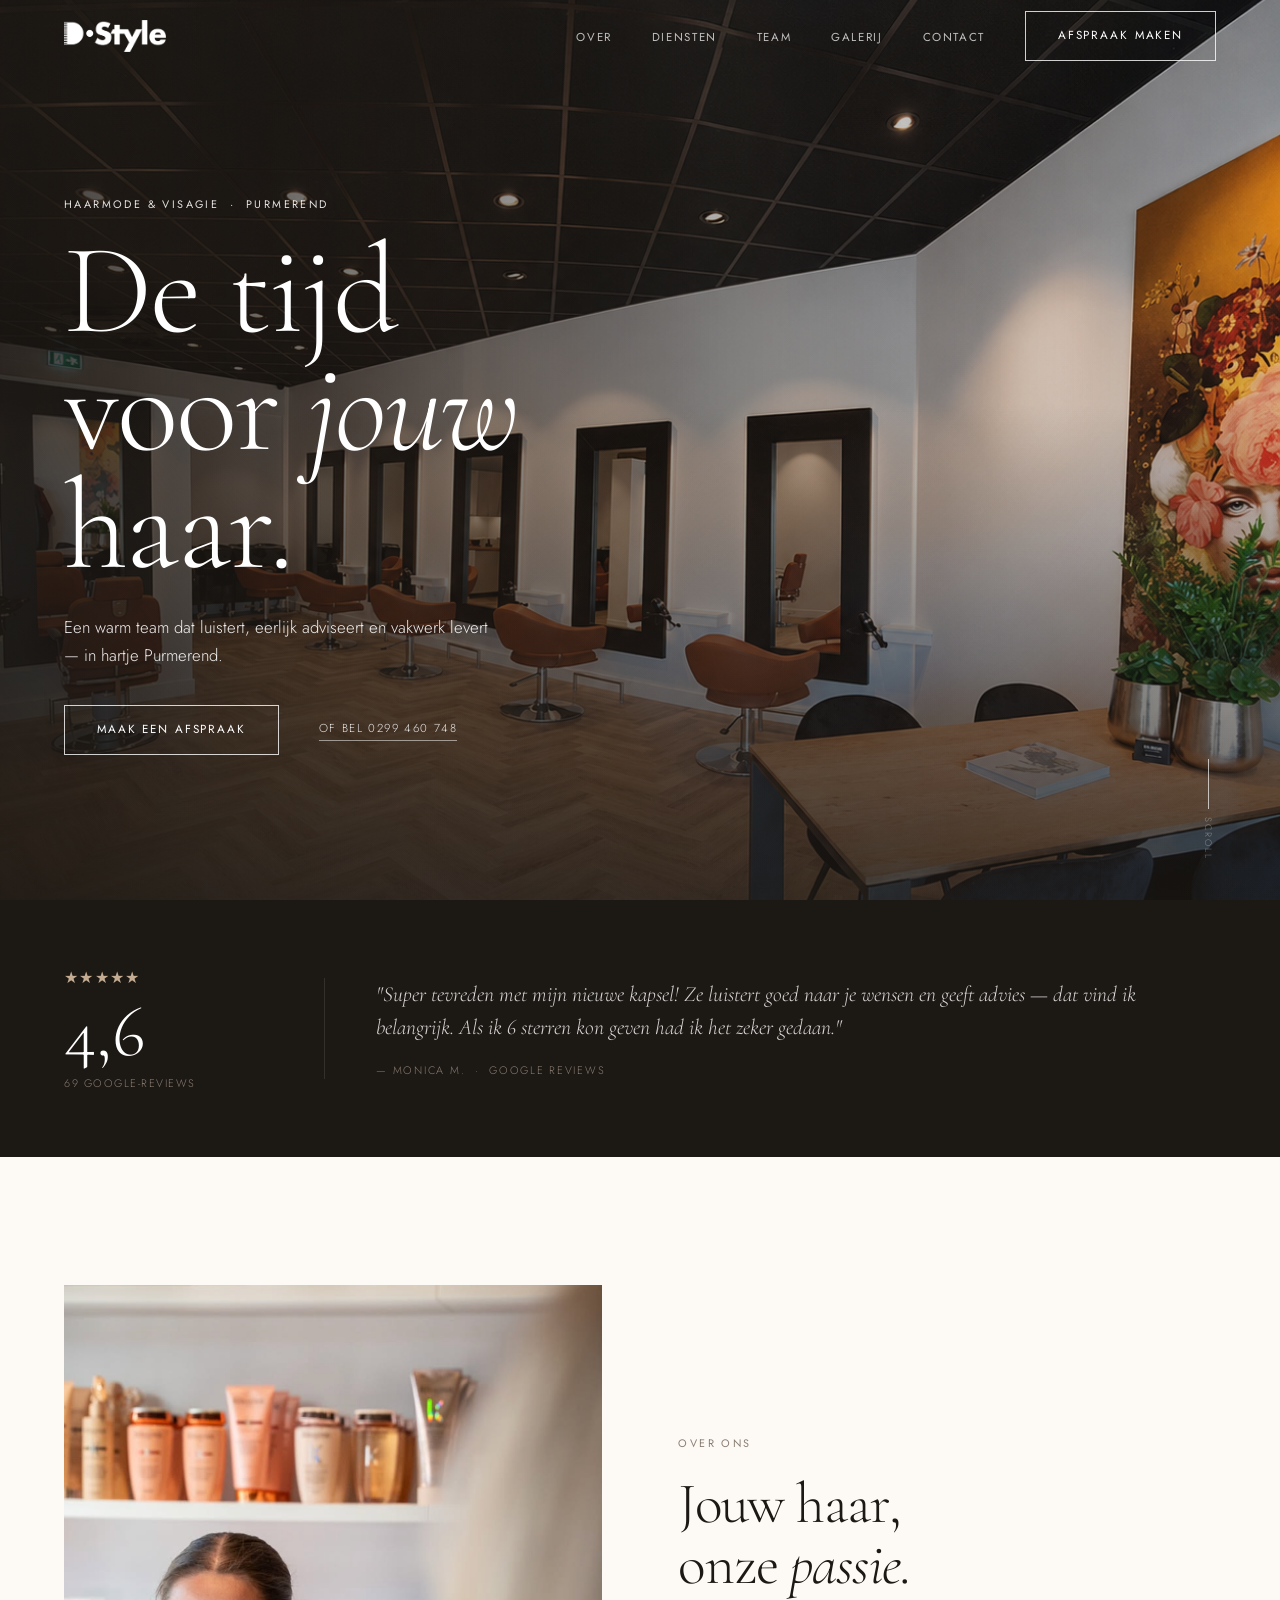
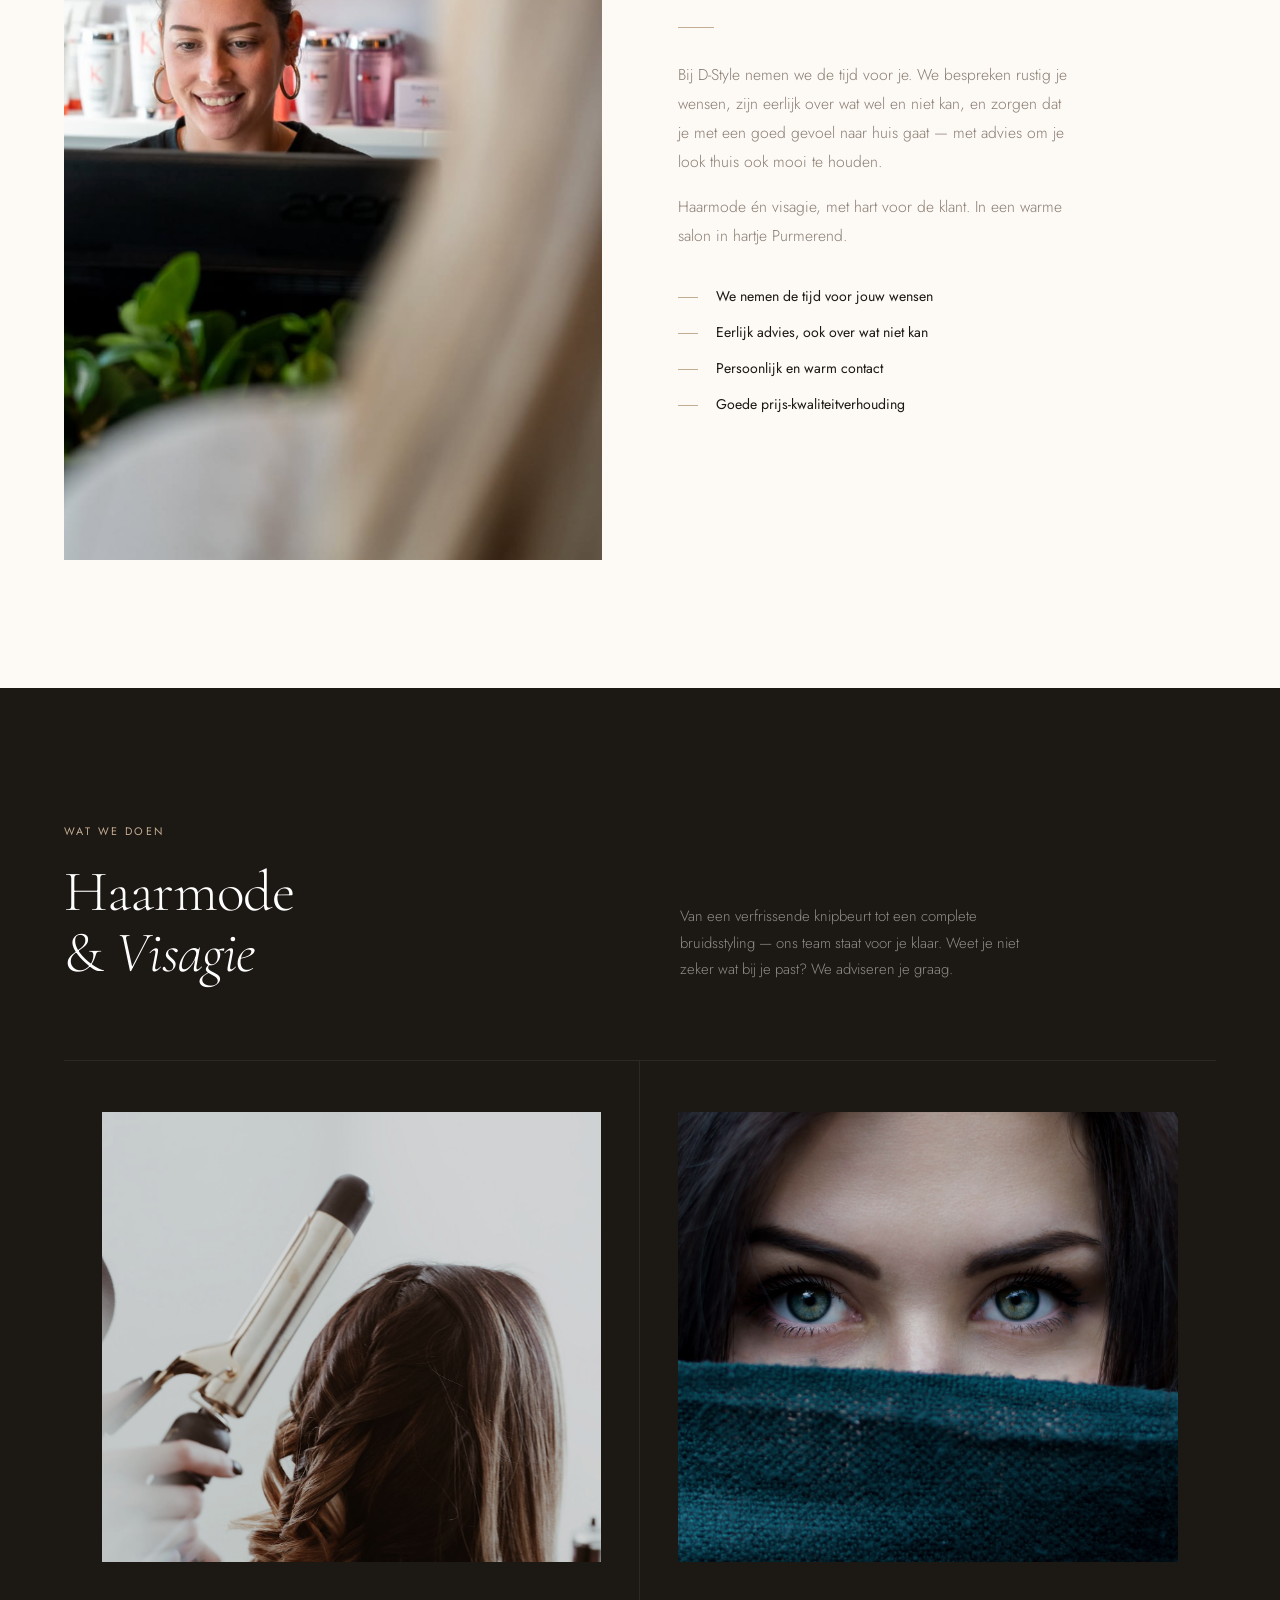
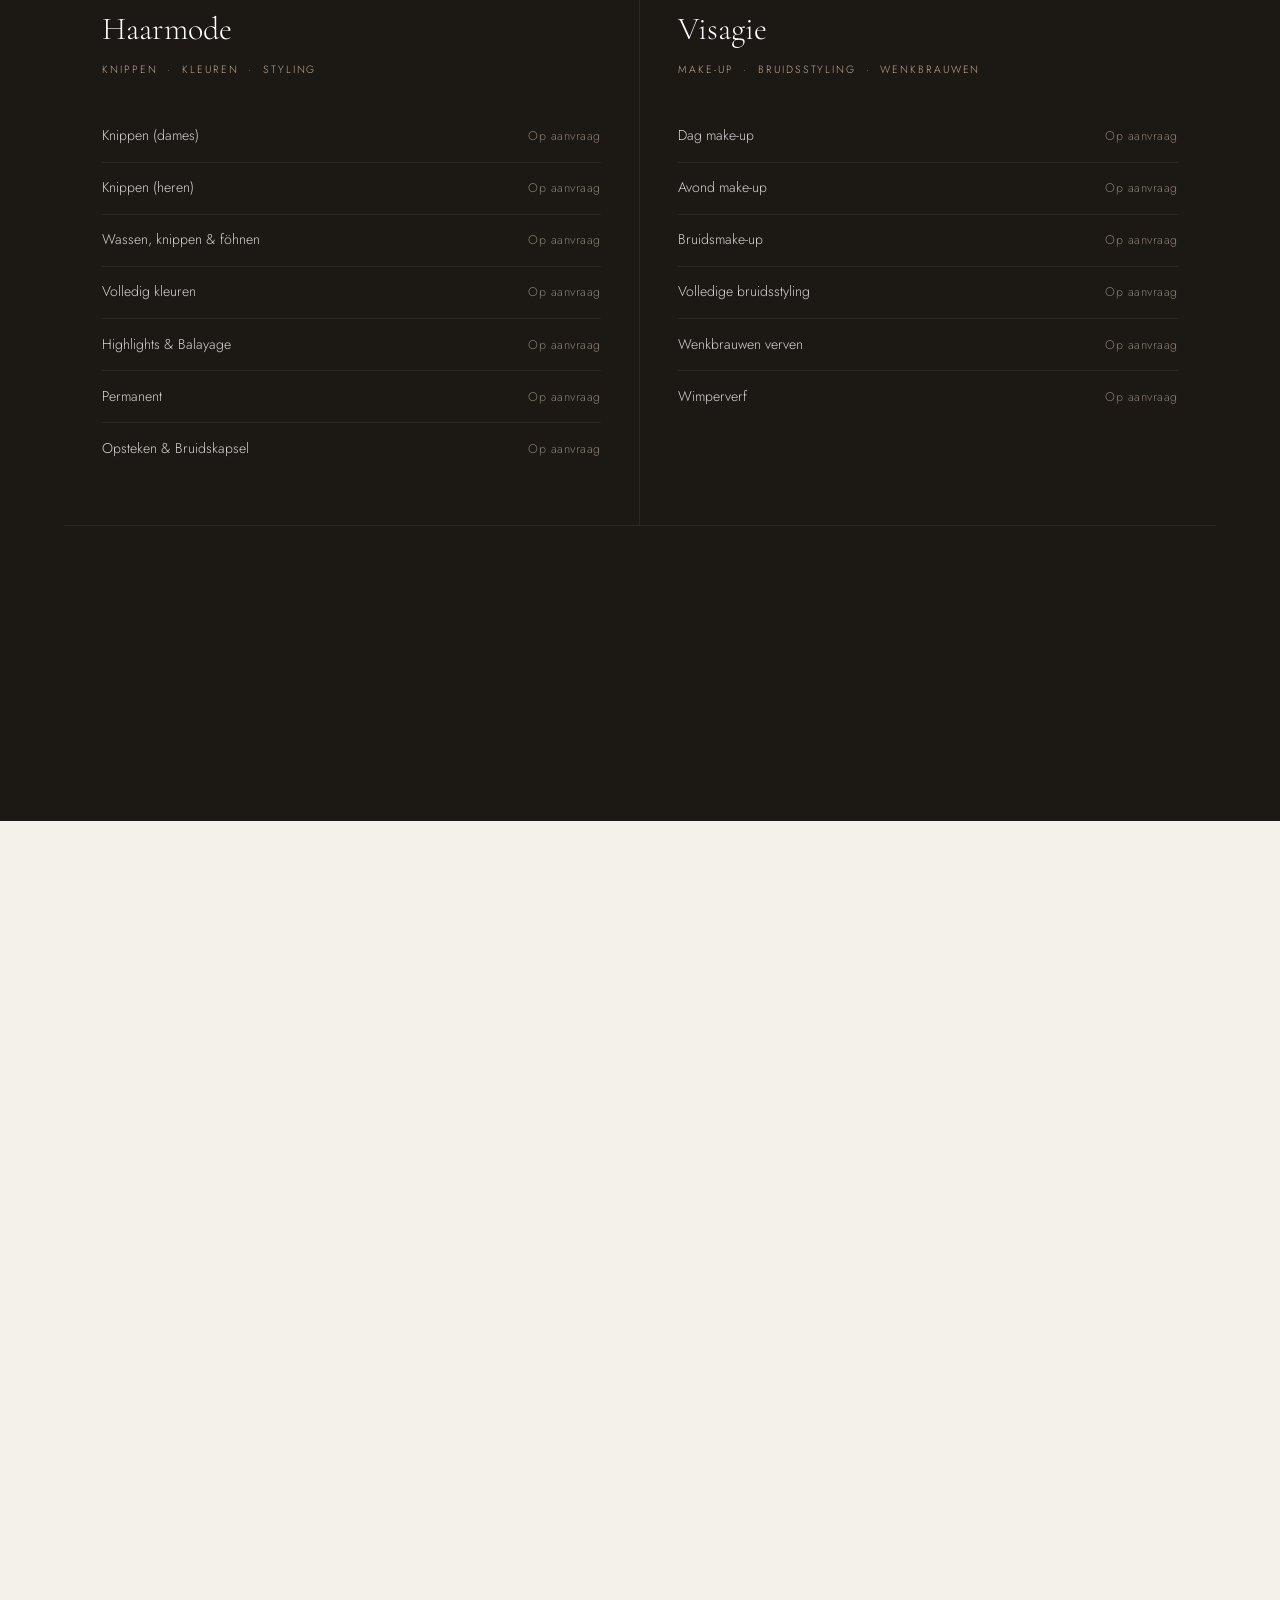
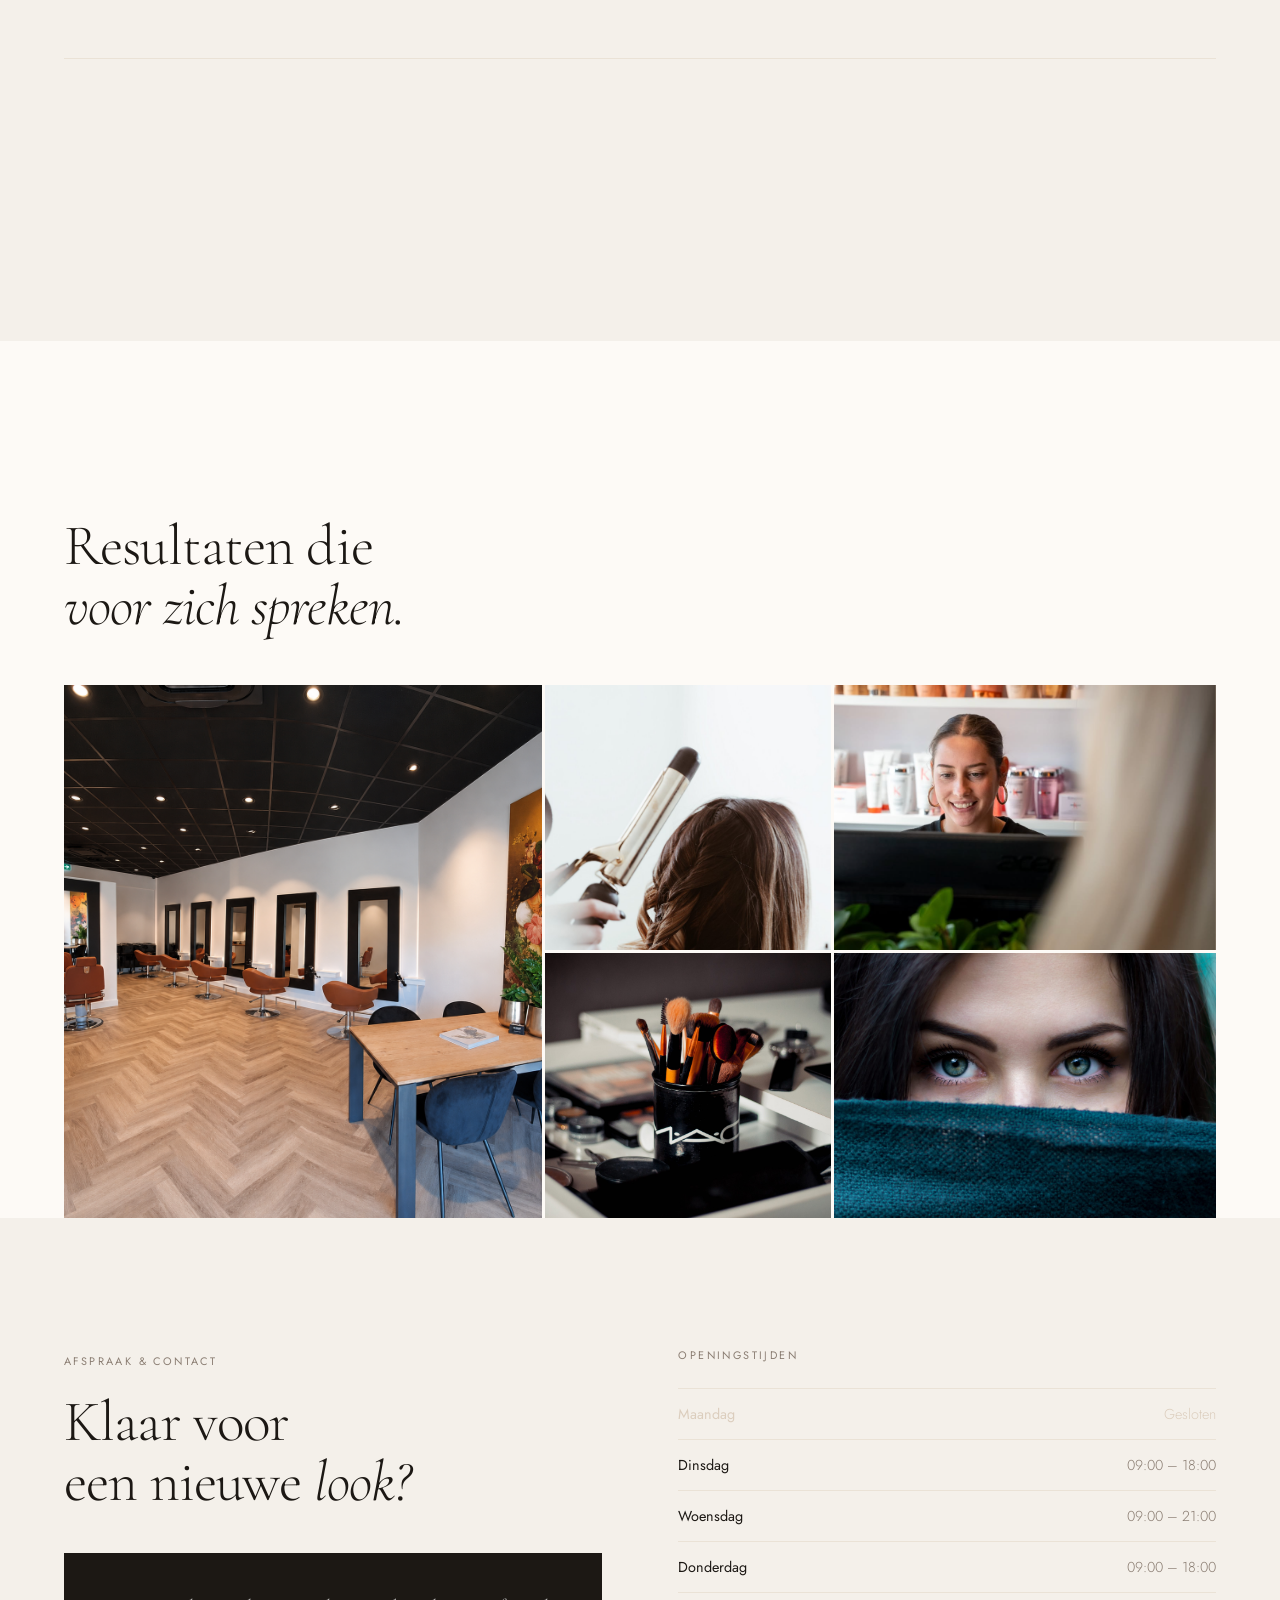
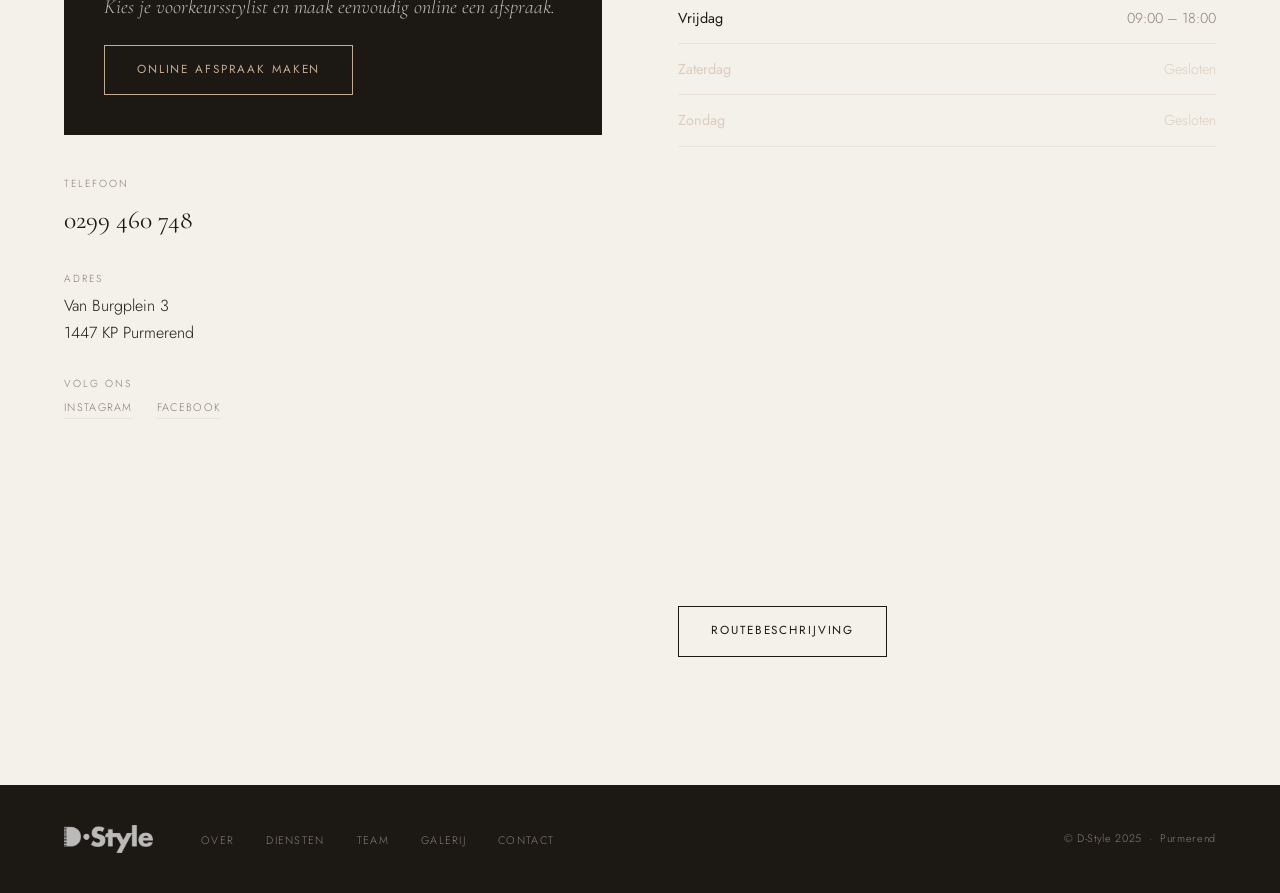
==== index.html @ 579fcfa9 "Initial build: D-Style website redesign Volledig herbouwde one-page website voor D-Style Haarmode & " ====
<!DOCTYPE html>
<html lang="nl">
<head>
  <meta charset="UTF-8">
  <meta name="viewport" content="width=device-width, initial-scale=1.0">

  <title>D-Style — Haarmode &amp; Visagie Purmerend</title>
  <meta name="description" content="D-Style is een warme kapsalon in hartje Purmerend. Knippen, kleuren, styling en visagie door een vakkundig team. Online afspraken via BarberBooking.">
  <link rel="canonical" href="https://d-style.nl">

  <meta property="og:title"       content="D-Style — Haarmode &amp; Visagie Purmerend">
  <meta property="og:description" content="Vakmanschap met hart voor jouw look. Online afspraken in hartje Purmerend.">
  <meta property="og:type"        content="website">
  <meta property="og:url"         content="https://d-style.nl">
  <meta property="og:image"       content="https://d-style.nl/images/team-image.png">

  <link rel="preconnect" href="https://fonts.googleapis.com">
  <link rel="preconnect" href="https://fonts.gstatic.com" crossorigin>
  <link href="https://fonts.googleapis.com/css2?family=Cormorant+Garamond:ital,wght@0,300;0,400;0,500;1,300;1,400;1,500&family=Jost:wght@300;400;500&display=swap" rel="stylesheet">

  <script type="application/ld+json">
  {
    "@context": "https://schema.org",
    "@type": "HairSalon",
    "name": "D-Style Haarmode & Visagie",
    "url": "https://d-style.nl",
    "telephone": "+31299460748",
    "email": "bestellingen@d-style.nl",
    "address": {
      "@type": "PostalAddress",
      "streetAddress": "Van Burgplein 3",
      "addressLocality": "Purmerend",
      "postalCode": "1447 KP",
      "addressCountry": "NL"
    },
    "geo": { "@type": "GeoCoordinates", "latitude": 52.50654, "longitude": 4.96000 },
    "openingHoursSpecification": [
      {"@type":"OpeningHoursSpecification","dayOfWeek":"Tuesday",  "opens":"09:00","closes":"18:00"},
      {"@type":"OpeningHoursSpecification","dayOfWeek":"Wednesday","opens":"09:00","closes":"21:00"},
      {"@type":"OpeningHoursSpecification","dayOfWeek":"Thursday", "opens":"09:00","closes":"18:00"},
      {"@type":"OpeningHoursSpecification","dayOfWeek":"Friday",   "opens":"09:00","closes":"18:00"}
    ],
    "aggregateRating": {
      "@type": "AggregateRating",
      "ratingValue": "4.6",
      "reviewCount": "69",
      "bestRating": "5"
    },
    "sameAs": [
      "https://www.instagram.com/dstylehaarmodeenvisagie/",
      "https://www.facebook.com/pages/category/Makeup-Artist/D-Style-haarmode-visagie-734558983571534/"
    ]
  }
  </script>

  <style>
    /* ─── TOKENS ─────────────────────────────────── */
    :root {
      --cream:      #F4F0EA;
      --cream-alt:  #FDFAF6;
      --espresso:   #1C1814;
      --taupe:      #8A7D72;
      --sand:       #C4AC92;
      --sand-light: #EAE2D6;

      --font-d: 'Cormorant Garamond', Georgia, serif;
      --font-b: 'Jost', 'Helvetica Neue', sans-serif;

      --nav-h: 72px;
      --max:   1280px;
      --px:    clamp(1.5rem, 5vw, 5rem);
      --ease:  cubic-bezier(.4,0,.2,1);
    }

    /* ─── RESET ──────────────────────────────────── */
    *,*::before,*::after { box-sizing:border-box; margin:0; padding:0; }
    html { scroll-behavior:smooth; }
    body {
      background:var(--cream);
      color:var(--espresso);
      font-family:var(--font-b);
      font-weight:300;
      font-size:1rem;
      line-height:1.7;
      -webkit-font-smoothing:antialiased;
      overflow-x:hidden;
    }
    img  { display:block; max-width:100%; }
    a    { color:inherit; text-decoration:none; }
    button { font:inherit; cursor:pointer; background:none; border:none; }

    /* ─── A11Y ───────────────────────────────────── */
    .skip {
      position:absolute; top:-100%; left:1rem;
      padding:.5rem 1.2rem;
      background:var(--espresso); color:var(--cream);
      font-size:.85rem; z-index:9999;
    }
    .skip:focus { top:1rem; }
    :focus-visible { outline:2px solid var(--sand); outline-offset:3px; }

    /* ─── TYPE HELPERS ───────────────────────────── */
    .lbl {
      font-family:var(--font-b);
      font-size:.68rem; font-weight:400;
      letter-spacing:.22em; text-transform:uppercase;
      color:var(--taupe);
    }
    .disp {
      font-family:var(--font-d);
      font-weight:300; line-height:1.05; letter-spacing:-.015em;
    }
    .disp em { font-style:italic; }

    /* ─── BUTTONS ────────────────────────────────── */
    .btn {
      display:inline-flex; align-items:center; justify-content:center;
      padding:.9rem 2rem;
      font-family:var(--font-b); font-size:.73rem; font-weight:400;
      letter-spacing:.16em; text-transform:uppercase;
      transition:background .3s var(--ease),color .3s var(--ease),border-color .3s var(--ease);
      white-space:nowrap;
    }
    .btn-ghost-light {
      background:transparent; color:#fff; border:1px solid rgba(255,255,255,.8);
    }
    .btn-ghost-light:hover { background:#fff; color:var(--espresso); border-color:#fff; }

    .btn-sand {
      background:transparent; color:var(--sand); border:1px solid var(--sand);
    }
    .btn-sand:hover { background:var(--sand); color:var(--espresso); }

    .btn-dark {
      background:transparent; color:var(--espresso); border:1px solid var(--espresso);
    }
    .btn-dark:hover { background:var(--espresso); color:var(--cream); }

    /* ─── NAV ────────────────────────────────────── */
    .nav {
      position:fixed; inset:0 0 auto; z-index:100;
      height:var(--nav-h);
      display:flex; align-items:center; padding:0 var(--px);
      transition:background .5s var(--ease), box-shadow .5s var(--ease);
    }
    .nav.solid {
      background:rgba(244,240,234,.97);
      backdrop-filter:blur(10px); -webkit-backdrop-filter:blur(10px);
      box-shadow:0 1px 0 var(--sand-light);
    }
    .nav__logo {
      flex-shrink:0; display:flex; align-items:center;
    }
    .nav__logo img {
      height:32px; width:auto;
      filter:brightness(0) invert(1);
      transition:filter .5s var(--ease);
    }
    .nav.solid .nav__logo img {
      filter:brightness(0);
    }

    .nav__links {
      margin-left:auto; display:flex; align-items:center;
      gap:2.5rem; list-style:none;
    }
    .nav__links a {
      font-size:.72rem; font-weight:400; letter-spacing:.14em;
      text-transform:uppercase; color:rgba(255,255,255,.72);
      transition:color .3s;
    }
    .nav.solid .nav__links a { color:var(--taupe); }
    .nav__links a:hover { color:#fff; }
    .nav.solid .nav__links a:hover { color:var(--espresso); }

    .nav__cta { margin-left:2.5rem; }

    .nav__burger {
      display:none; flex-direction:column; gap:5px;
      margin-left:auto; padding:6px;
    }
    .nav__burger span {
      display:block; width:22px; height:1px; background:#fff;
      transition:background .5s,transform .3s,opacity .3s;
    }
    .nav.solid .nav__burger span { background:var(--espresso); }
    .nav__burger[aria-expanded="true"] span:nth-child(1) { transform:rotate(45deg) translate(4px,4px); }
    .nav__burger[aria-expanded="true"] span:nth-child(2) { opacity:0; transform:scaleX(0); }
    .nav__burger[aria-expanded="true"] span:nth-child(3) { transform:rotate(-45deg) translate(4px,-4px); }

    .nav-mobile {
      position:fixed; inset:0; background:var(--espresso); z-index:99;
      display:flex; flex-direction:column; justify-content:center;
      align-items:center; gap:2rem;
      opacity:0; pointer-events:none;
      transition:opacity .4s var(--ease);
    }
    .nav-mobile.open { opacity:1; pointer-events:auto; }
    .nav-mobile a {
      font-family:var(--font-d); font-size:2.4rem; font-weight:300;
      color:var(--cream); letter-spacing:.02em; transition:color .3s;
    }
    .nav-mobile a:hover { color:var(--sand); }
    .nav-mobile .m-cta {
      font-family:var(--font-b); font-size:.75rem; letter-spacing:.18em;
      text-transform:uppercase; margin-top:1rem;
      color:var(--sand) !important;
      border:1px solid var(--sand); padding:.85rem 2.2rem;
    }

    /* ─── HERO ───────────────────────────────────── */
    .hero {
      position:relative; height:100svh; min-height:620px; overflow:hidden;
    }
    .hero__bg {
      position:absolute; inset:0;
      background:url('images/salon-chairs.png') center 20% / cover no-repeat;
      transform:scale(1.06);
      transition:transform 1.3s cubic-bezier(.33,1,.68,1);
      will-change:transform;
    }
    .hero__bg.ready { transform:scale(1); }
    .hero__overlay {
      position:absolute; inset:0;
      background:
        linear-gradient(to right,  rgba(28,24,20,.82) 0%, rgba(28,24,20,.35) 55%, rgba(28,24,20,.1) 100%),
        linear-gradient(to top,    rgba(28,24,20,.75) 0%, rgba(28,24,20,.0)  55%);
    }
    .hero__inner {
      position:relative; height:100%;
      display:flex; flex-direction:column; justify-content:center;
      padding:calc(var(--nav-h) + 2rem) var(--px) clamp(3rem,6vh,5rem);
      max-width:calc(var(--max) + 2 * var(--px)); margin:0 auto;
    }
    .hero__eye {
      color:rgba(255,255,255,.88); margin-bottom:1.2rem;
    }
    .hero__h1 {
      font-size:clamp(3.8rem,10vw,8.5rem); color:#fff; max-width:11ch;
      line-height:.92;
    }
    .hero__sub {
      margin-top:1.8rem;
      font-size:clamp(.9rem,1.4vw,1.05rem); font-weight:300;
      color:rgba(255,255,255,.92); max-width:44ch; line-height:1.65;
    }
    .hero__ctas {
      margin-top:2.2rem;
      display:flex; align-items:center; gap:1.5rem 2.5rem; flex-wrap:wrap;
    }
    .hero__tel {
      font-size:.72rem; letter-spacing:.14em; text-transform:uppercase;
      color:rgba(255,255,255,.88);
      border-bottom:1px solid rgba(255,255,255,.5); padding-bottom:1px;
      transition:color .3s,border-color .3s;
    }
    .hero__tel:hover { color:#fff; border-color:#fff; }

    .hero__scroll {
      position:absolute; right:var(--px); bottom:2.5rem;
      display:flex; flex-direction:column; align-items:center; gap:8px;
    }
    .hero__scroll-bar {
      width:1px; height:50px;
      background:rgba(255,255,255,.18); position:relative; overflow:hidden;
    }
    .hero__scroll-bar::after {
      content:''; position:absolute; inset:0; background:rgba(255,255,255,.6);
      animation:scrollSlide 1.9s ease-in-out infinite;
    }
    @keyframes scrollSlide { 0%{transform:translateY(-100%)} 100%{transform:translateY(100%)} }
    .hero__scroll-lbl {
      font-size:.58rem; letter-spacing:.22em; text-transform:uppercase;
      color:rgba(255,255,255,.38); writing-mode:vertical-rl;
    }

    /* ─── PROOF ──────────────────────────────────── */
    .proof {
      background:var(--espresso);
      padding:clamp(2.5rem,5vw,4rem) var(--px);
    }
    .proof__in {
      max-width:var(--max); margin:0 auto;
      display:grid; grid-template-columns:180px 1fr;
      gap:2rem 5rem; align-items:center;
    }
    .proof__score {
      font-family:var(--font-d); font-size:4.5rem; font-weight:300;
      color:#fff; line-height:1;
    }
    .proof__stars {
      color:var(--sand); letter-spacing:.08em; font-size:1rem; margin-bottom:.3rem;
    }
    .proof__count {
      font-size:.68rem; letter-spacing:.14em; text-transform:uppercase;
      color:var(--taupe); margin-top:.4rem;
    }
    .proof__q {
      border-left:1px solid rgba(255,255,255,.1);
      padding-left:clamp(2rem,4vw,4rem);
    }
    .proof__qt {
      font-family:var(--font-d); font-size:clamp(1.05rem,2vw,1.35rem);
      font-weight:300; font-style:italic;
      color:rgba(255,255,255,.82); line-height:1.55; margin-bottom:1rem;
    }
    .proof__qa {
      font-size:.68rem; letter-spacing:.16em; text-transform:uppercase;
      color:var(--taupe);
    }

    /* ─── SECTION BASE ───────────────────────────── */
    .sec { padding:clamp(4rem,10vw,8rem) var(--px); }
    .sec__in { max-width:var(--max); margin:0 auto; }

    /* ─── OVER ───────────────────────────────────── */
    .over { background:var(--cream-alt); }
    .over__g {
      display:grid; grid-template-columns:1fr 1fr;
      gap:clamp(3rem,6vw,6rem); align-items:center;
    }
    .over__media { position:relative; }
    .over__img {
      width:100%; aspect-ratio:4/5;
      object-fit:cover; object-position:center 15%;
    }
    .over__accent {
      position:absolute; inset:auto -1.5rem -1.5rem auto;
      width:45%; aspect-ratio:1;
      background:var(--sand-light); z-index:-1;
    }
    .over__h {
      font-size:clamp(2.2rem,4.5vw,3.8rem); margin-top:1.2rem;
    }
    .over__line {
      width:36px; height:1px; background:var(--sand); margin:2rem 0;
    }
    .over__p {
      font-size:.98rem; color:var(--taupe);
      line-height:1.85; max-width:44ch;
    }
    .over__p+.over__p { margin-top:1rem; }
    .over__ul {
      list-style:none; margin-top:2.2rem;
      display:flex; flex-direction:column; gap:.75rem;
    }
    .over__ul li {
      display:flex; align-items:center; gap:1.1rem;
      font-size:.88rem; font-weight:400;
    }
    .over__ul li::before {
      content:''; flex-shrink:0; width:20px; height:1px; background:var(--sand);
    }

    /* ─── DIENSTEN ───────────────────────────────── */
    .diensten { background:var(--espresso); }
    .diensten .lbl { color:var(--sand); }
    .diensten__top {
      display:grid; grid-template-columns:1fr 1fr;
      gap:2rem 5rem; align-items:end;
      margin-bottom:clamp(3rem,6vw,5rem);
    }
    .diensten__h {
      font-size:clamp(2.2rem,4.5vw,3.8rem); color:#fff; margin-top:1.2rem;
    }
    .diensten__intro {
      font-size:.93rem; color:rgba(255,255,255,.5);
      line-height:1.8; max-width:40ch; align-self:end;
    }
    .diensten__cols {
      display:grid; grid-template-columns:1fr 1fr;
      border-top:1px solid rgba(255,255,255,.07);
    }
    .diensten__col {
      padding:clamp(2rem,4vw,3.5rem) clamp(1.5rem,3vw,3rem);
      border-bottom:1px solid rgba(255,255,255,.07);
    }
    .diensten__col:first-child {
      border-right:1px solid rgba(255,255,255,.07);
    }
    .diensten__col-img {
      width:100%; aspect-ratio:16/9;
      object-fit:cover; object-position:center 30%;
      filter:brightness(.85) saturate(.9);
      margin-bottom:2.5rem;
    }
    .diensten__col-tit {
      font-family:var(--font-d); font-size:2rem; font-weight:300;
      color:#fff; margin-bottom:.25rem;
    }
    .diensten__col-sub {
      font-size:.66rem; letter-spacing:.18em; text-transform:uppercase;
      color:var(--sand); margin-bottom:2rem;
    }
    .diensten__list { list-style:none; }
    .diensten__row {
      display:flex; justify-content:space-between; align-items:baseline;
      gap:1rem; padding:.85rem 0;
      border-bottom:1px solid rgba(255,255,255,.06);
      font-size:.88rem;
    }
    .diensten__row:last-child { border-bottom:none; }
    .diensten__row-n { color:rgba(255,255,255,.82); }
    .diensten__row-p {
      color:var(--taupe); font-size:.78rem;
      letter-spacing:.04em; flex-shrink:0;
    }
    .diensten__foot {
      padding:clamp(2rem,4vw,3.5rem) clamp(1.5rem,3vw,3rem);
      display:flex; align-items:center; justify-content:space-between;
      gap:2rem; flex-wrap:wrap;
      border-top:1px solid rgba(255,255,255,.07);
    }
    .diensten__foot-txt {
      font-family:var(--font-d); font-size:clamp(1rem,2vw,1.4rem);
      font-style:italic; font-weight:300;
      color:rgba(255,255,255,.52); max-width:42ch; line-height:1.4;
    }
    .diensten__foot-btns { display:flex; gap:1rem; flex-wrap:wrap; }

    /* ─── TEAM ───────────────────────────────────── */
    .team { background:var(--cream); }
    .team__top {
      display:flex; align-items:flex-end; justify-content:space-between;
      gap:2rem; margin-bottom:3.5rem; flex-wrap:wrap;
    }
    .team__h { font-size:clamp(2.2rem,4.5vw,3.8rem); margin-top:1.2rem; }
    .team__sub {
      font-size:.92rem; color:var(--taupe);
      line-height:1.75; max-width:38ch;
    }
    .team__photo-wrap { overflow:hidden; }
    .team__photo {
      width:100%; height:clamp(280px,38vw,520px);
      object-fit:cover; object-position:center 18%;
    }
    .team__roster {
      display:grid; grid-template-columns:repeat(6,1fr);
      border-top:1px solid var(--sand-light);
    }
    .team__member {
      padding:2rem 1.5rem;
      border-right:1px solid var(--sand-light);
      display:flex; flex-direction:column; gap:.4rem;
    }
    .team__member:last-child { border-right:none; }
    .team__name {
      font-family:var(--font-d); font-size:1.55rem;
      font-weight:400; line-height:1.1;
    }
    .team__role {
      font-size:.65rem; letter-spacing:.14em;
      text-transform:uppercase; color:var(--taupe); margin-bottom:.75rem;
    }
    .team__link {
      display:inline-flex; align-items:center; gap:.3rem;
      font-size:.67rem; letter-spacing:.12em; text-transform:uppercase;
      color:var(--taupe);
      border-bottom:1px solid var(--sand); padding-bottom:1px;
      width:fit-content; margin-top:auto;
      transition:color .3s,border-color .3s;
    }
    .team__link::after { content:'→'; }
    .team__link:hover { color:var(--espresso); border-color:var(--espresso); }

    /* ─── GALERIJ ────────────────────────────────── */
    .galerij { background:var(--cream-alt); padding-bottom:0; }
    .galerij__top { margin-bottom:3rem; }
    .galerij__h { font-size:clamp(2.2rem,4.5vw,3.8rem); margin-top:1.2rem; }
    .gal {
      display:grid;
      grid-template-columns:repeat(12,1fr);
      grid-auto-rows:265px;
      gap:3px;
    }
    .gi { overflow:hidden; background:var(--sand-light); }
    .gi img {
      width:100%; height:100%; object-fit:cover;
      transition:transform .8s cubic-bezier(.33,1,.68,1);
    }
    .gi:hover img { transform:scale(1.04); }
    .gi:nth-child(1) { grid-column:1/6;  grid-row:1/3; }
    .gi:nth-child(2) { grid-column:6/9;  grid-row:1/2; }
    .gi:nth-child(3) { grid-column:9/13; grid-row:1/2; }
    .gi:nth-child(4) { grid-column:6/9;  grid-row:2/3; }
    .gi:nth-child(5) { grid-column:9/13; grid-row:2/3; }

    /* ─── CONTACT ────────────────────────────────── */
    .contact { background:var(--cream); }
    .contact__g {
      display:grid; grid-template-columns:1fr 1fr;
      gap:clamp(3rem,6vw,7rem); align-items:start;
    }
    .contact__h {
      font-size:clamp(2.2rem,4.5vw,3.8rem);
      margin-top:1.2rem; margin-bottom:2.5rem;
    }
    .contact__box {
      background:var(--espresso); padding:2.5rem; margin-bottom:2.5rem;
    }
    .contact__box-txt {
      font-family:var(--font-d); font-size:1.25rem; font-weight:300;
      font-style:italic; color:rgba(255,255,255,.7);
      line-height:1.4; margin-bottom:1.5rem;
    }
    .contact__dl { display:flex; flex-direction:column; gap:1.8rem; }
    .contact__dl dt {
      font-size:.64rem; letter-spacing:.2em; text-transform:uppercase;
      color:var(--taupe); margin-bottom:.3rem;
    }
    .contact__tel {
      font-family:var(--font-d); font-size:1.6rem; font-weight:400;
      transition:color .3s;
    }
    .contact__tel:hover { color:var(--sand); }
    .contact__socials { display:flex; gap:1.5rem; }
    .contact__soc {
      font-size:.68rem; letter-spacing:.12em; text-transform:uppercase;
      color:var(--taupe);
      border-bottom:1px solid var(--sand-light); padding-bottom:2px;
      transition:color .3s,border-color .3s;
    }
    .contact__soc:hover { color:var(--espresso); border-color:var(--espresso); }

    .hours { display:flex; flex-direction:column; }
    .hours__row {
      display:flex; justify-content:space-between;
      padding:.8rem 0; border-bottom:1px solid var(--sand-light);
      font-size:.9rem;
    }
    .hours__row:first-child { border-top:1px solid var(--sand-light); }
    .hours__day { font-weight:400; }
    .hours__t   { color:var(--taupe); }
    .hours__row.cl .hours__day,
    .hours__row.cl .hours__t { color:var(--sand); opacity:.5; }

    .contact__map {
      width:100%; aspect-ratio:4/3; border:none; margin-top:2rem;
      filter:grayscale(.7) contrast(1.05);
      transition:filter .4s;
    }
    .contact__map:hover { filter:grayscale(0) contrast(1); }
    .contact__dir { margin-top:1rem; display:inline-flex; }

    /* ─── FOOTER ─────────────────────────────────── */
    .footer { background:var(--espresso); padding:2.5rem var(--px); }
    .footer__in {
      max-width:var(--max); margin:0 auto;
      display:flex; align-items:center; flex-wrap:wrap; gap:1.5rem 3rem;
    }
    .footer__logo { display:flex; align-items:center; }
    .footer__logo img {
      height:28px; width:auto;
      filter:brightness(0) invert(1) opacity(.7);
    }
    .footer__nav { display:flex; gap:2rem; list-style:none; flex-wrap:wrap; }
    .footer__nav a {
      font-size:.68rem; letter-spacing:.12em; text-transform:uppercase;
      color:var(--taupe); transition:color .3s;
    }
    .footer__nav a:hover { color:var(--cream); }
    .footer__copy {
      margin-left:auto; font-size:.68rem;
      letter-spacing:.06em; color:var(--taupe);
    }

    /* ─── REVEAL ─────────────────────────────────── */
    [data-r] {
      opacity:0; transform:translateY(26px);
      transition:opacity .85s var(--ease), transform .85s var(--ease);
    }
    [data-r].in { opacity:1; transform:none; }
    [data-r][data-d="1"] { transition-delay:.1s; }
    [data-r][data-d="2"] { transition-delay:.2s; }
    [data-r][data-d="3"] { transition-delay:.3s; }
    [data-r][data-d="4"] { transition-delay:.4s; }
    [data-r][data-d="5"] { transition-delay:.5s; }

    [data-h] {
      opacity:0; transform:translateY(22px);
      transition:opacity 1s var(--ease), transform 1s var(--ease);
    }
    [data-h].in { opacity:1; transform:none; }
    [data-h][data-d="1"] { transition-delay:.2s; }
    [data-h][data-d="2"] { transition-delay:.42s; }
    [data-h][data-d="3"] { transition-delay:.65s; }
    [data-h][data-d="4"] { transition-delay:.9s; }

    /* ─── RESPONSIVE ─────────────────────────────── */
    @media (max-width:1024px) {
      .team__roster { grid-template-columns:repeat(3,1fr); }
      .team__member:nth-child(3) { border-right:none; }
    }
    @media (max-width:900px) {
      .over__g   { grid-template-columns:1fr; }
      .over__accent { display:none; }
      .over__img { aspect-ratio:3/2; }
      .diensten__top  { grid-template-columns:1fr; }
      .diensten__cols { grid-template-columns:1fr; }
      .diensten__col:first-child { border-right:none; border-bottom:1px solid rgba(255,255,255,.07); }
      .contact__g { grid-template-columns:1fr; }
      .proof__in  { grid-template-columns:1fr; }
      .proof__q   { border-left:none; border-top:1px solid rgba(255,255,255,.1); padding-left:0; padding-top:2rem; }
    }
    @media (max-width:768px) {
      :root { --nav-h:60px; }
      .nav__links,.nav__cta { display:none; }
      .nav__burger { display:flex; }
      .team__roster { grid-template-columns:repeat(2,1fr); }
      .team__member:nth-child(2n) { border-right:none; }
      .team__member:nth-child(3)  { border-right:1px solid var(--sand-light); }
      .gal {
        grid-template-columns:1fr 1fr;
        grid-auto-rows:200px;
      }
      .gi { grid-column:auto !important; grid-row:auto !important; }
      .gi:nth-child(1) { grid-column:1/3 !important; }
      .footer__copy { margin-left:0; }
    }
    @media (max-width:500px) {
      .hero__ctas { flex-direction:column; align-items:flex-start; }
      .diensten__foot { flex-direction:column; align-items:flex-start; }
    }
    @media (prefers-reduced-motion:reduce) {
      *,[data-r],[data-h],.hero__bg,.hero__scroll-bar::after {
        transition:none !important; animation:none !important;
      }
      [data-r],[data-h] { opacity:1; transform:none; }
    }
  </style>
</head>

<body>
  <a href="#main" class="skip">Naar hoofdinhoud</a>

  <!-- ══ NAV ══════════════════════════════════════ -->
  <nav class="nav" id="nav" aria-label="Hoofdnavigatie">
    <a href="#home" class="nav__logo" aria-label="D-Style — naar boven">
      <img src="images/d-style-logo.png" alt="D-Style logo" width="120" height="32">
    </a>

    <ul class="nav__links" role="list">
      <li><a href="#over">Over</a></li>
      <li><a href="#diensten">Diensten</a></li>
      <li><a href="#team">Team</a></li>
      <li><a href="#galerij">Galerij</a></li>
      <li><a href="#contact">Contact</a></li>
    </ul>

    <a href="https://www.barberbooking.com/bookingwidget/d-style-van-burgplein-purmerend?p=38m45g"
       class="btn btn-ghost-light nav__cta"
       target="_blank" rel="noopener noreferrer"
       aria-label="Online afspraak maken bij D-Style">
      Afspraak maken
    </a>

    <button class="nav__burger" id="burger"
            aria-label="Menu openen" aria-expanded="false" aria-controls="nav-mobile">
      <span></span><span></span><span></span>
    </button>
  </nav>

  <div class="nav-mobile" id="nav-mobile" role="dialog" aria-modal="true" aria-label="Mobiel menu">
    <a href="#over"     class="ml">Over</a>
    <a href="#diensten" class="ml">Diensten</a>
    <a href="#team"     class="ml">Team</a>
    <a href="#galerij"  class="ml">Galerij</a>
    <a href="#contact"  class="ml">Contact</a>
    <a href="https://www.barberbooking.com/bookingwidget/d-style-van-burgplein-purmerend?p=38m45g"
       class="m-cta" target="_blank" rel="noopener noreferrer">
      Afspraak maken
    </a>
  </div>

  <main id="main">

    <!-- ══ HERO ══════════════════════════════════════ -->
    <section id="home" class="hero" aria-label="D-Style — Haarmode &amp; Visagie Purmerend">
      <div class="hero__bg" id="heroBg"
           role="img"
           aria-label="Interieur D-Style: rij cognac kappersstoelen langs grote spiegels op een houten visgraatvloer">
      </div>
      <div class="hero__overlay" aria-hidden="true"></div>

      <div class="hero__inner">
        <span class="lbl hero__eye" data-h data-d="1" style="color:rgba(255,255,255,.88)">
          Haarmode &amp; Visagie &nbsp;·&nbsp; Purmerend
        </span>

        <h1 class="disp hero__h1" data-h data-d="2">
          De tijd<br>voor <em>jouw</em><br>haar.
        </h1>

        <p class="hero__sub" data-h data-d="3">
          Een warm team dat luistert, eerlijk adviseert en vakwerk levert — in hartje Purmerend.
        </p>

        <div class="hero__ctas" data-h data-d="4">
          <a href="https://www.barberbooking.com/bookingwidget/d-style-van-burgplein-purmerend?p=38m45g"
             class="btn btn-ghost-light"
             target="_blank" rel="noopener noreferrer">
            Maak een afspraak
          </a>
          <a href="tel:+31299460748" class="hero__tel">Of bel 0299&nbsp;460&nbsp;748</a>
        </div>
      </div>

      <div class="hero__scroll" aria-hidden="true">
        <div class="hero__scroll-bar"></div>
        <span class="hero__scroll-lbl">Scroll</span>
      </div>
    </section>

    <!-- ══ SOCIAL PROOF ══════════════════════════════ -->
    <section class="proof" aria-label="Klantbeoordelingen">
      <div class="proof__in">
        <div data-r>
          <p class="proof__stars" aria-hidden="true">★★★★★</p>
          <p class="proof__score" aria-label="Gemiddeld 4,6 van 5 sterren">4,6</p>
          <p class="proof__count">69 Google-reviews</p>
        </div>

        <blockquote class="proof__q" data-r data-d="2">
          <p class="proof__qt">
            "Super tevreden met mijn nieuwe kapsel! Ze luistert goed naar je wensen en geeft advies — dat vind ik belangrijk. Als ik 6 sterren kon geven had ik het zeker gedaan."
          </p>
          <footer class="proof__qa">— Monica M. &nbsp;·&nbsp; Google Reviews</footer>
        </blockquote>
      </div>
    </section>

    <!-- ══ OVER ══════════════════════════════════════ -->
    <section id="over" class="sec over" aria-labelledby="over-h">
      <div class="sec__in">
        <div class="over__g">
          <div class="over__media" data-r>
            <img class="over__img"
                 src="images/cassier.png"
                 alt="Een van de stylisten van D-Style verwelkomt klanten met een glimlach achter de receptie"
                 loading="lazy" width="700" height="875">
            <div class="over__accent" aria-hidden="true"></div>
          </div>

          <div>
            <span class="lbl" data-r>Over ons</span>
            <h2 id="over-h" class="disp over__h" data-r data-d="1">
              Jouw haar,<br>onze <em>passie.</em>
            </h2>
            <div class="over__line" aria-hidden="true" data-r data-d="2"></div>

            <p class="over__p" data-r data-d="2">
              Bij D-Style nemen we de tijd voor je. We bespreken rustig je wensen, zijn eerlijk over wat wel en niet kan, en zorgen dat je met een goed gevoel naar huis gaat — met advies om je look thuis ook mooi te houden.
            </p>
            <p class="over__p" data-r data-d="3">
              Haarmode én visagie, met hart voor de klant. In een warme salon in hartje Purmerend.
            </p>

            <ul class="over__ul" aria-label="Onze kernwaarden" data-r data-d="3">
              <li>We nemen de tijd voor jouw wensen</li>
              <li>Eerlijk advies, ook over wat niet kan</li>
              <li>Persoonlijk en warm contact</li>
              <li>Goede prijs-kwaliteitverhouding</li>
            </ul>
          </div>
        </div>
      </div>
    </section>

    <!-- ══ DIENSTEN ══════════════════════════════════ -->
    <section id="diensten" class="sec diensten" aria-labelledby="diensten-h">
      <div class="sec__in">
        <div class="diensten__top">
          <div>
            <span class="lbl" data-r>Wat we doen</span>
            <h2 id="diensten-h" class="disp diensten__h" data-r data-d="1">
              Haarmode<br>&amp;&nbsp;<em>Visagie</em>
            </h2>
          </div>
          <p class="diensten__intro" data-r data-d="2">
            Van een verfrissende knipbeurt tot een complete bruidsstyling — ons team staat voor je klaar. Weet je niet zeker wat bij je past? We adviseren je graag.
          </p>
        </div>

        <div class="diensten__cols">
          <div class="diensten__col" data-r>
            <img class="diensten__col-img"
                 src="images/hair-dryer-image.png"
                 alt="Stylist die met een krultang krullen vormt in lang kastanjebruin haar"
                 loading="lazy" width="800" height="450">
            <h3 class="diensten__col-tit">Haarmode</h3>
            <p class="diensten__col-sub">Knippen &nbsp;·&nbsp; Kleuren &nbsp;·&nbsp; Styling</p>
            <ul class="diensten__list" aria-label="Haarmode behandelingen">
              <li class="diensten__row">
                <span class="diensten__row-n">Knippen (dames)</span>
                <span class="diensten__row-p">Op aanvraag</span>
              </li>
              <li class="diensten__row">
                <span class="diensten__row-n">Knippen (heren)</span>
                <span class="diensten__row-p">Op aanvraag</span>
              </li>
              <li class="diensten__row">
                <span class="diensten__row-n">Wassen, knippen &amp; föhnen</span>
                <span class="diensten__row-p">Op aanvraag</span>
              </li>
              <li class="diensten__row">
                <span class="diensten__row-n">Volledig kleuren</span>
                <span class="diensten__row-p">Op aanvraag</span>
              </li>
              <li class="diensten__row">
                <span class="diensten__row-n">Highlights &amp; Balayage</span>
                <span class="diensten__row-p">Op aanvraag</span>
              </li>
              <li class="diensten__row">
                <span class="diensten__row-n">Permanent</span>
                <span class="diensten__row-p">Op aanvraag</span>
              </li>
              <li class="diensten__row">
                <span class="diensten__row-n">Opsteken &amp; Bruidskapsel</span>
                <span class="diensten__row-p">Op aanvraag</span>
              </li>
            </ul>
          </div>

          <div class="diensten__col" data-r data-d="2">
            <img class="diensten__col-img"
                 src="images/image-eyebrows.png"
                 alt="Visueel resultaat van visagie: donkere wenkbrauwen en opvallende groene ogen"
                 loading="lazy" width="800" height="450"
                 style="object-position:center 20%;">
            <h3 class="diensten__col-tit">Visagie</h3>
            <p class="diensten__col-sub">Make-up &nbsp;·&nbsp; Bruidsstyling &nbsp;·&nbsp; Wenkbrauwen</p>
            <ul class="diensten__list" aria-label="Visagie behandelingen">
              <li class="diensten__row">
                <span class="diensten__row-n">Dag make-up</span>
                <span class="diensten__row-p">Op aanvraag</span>
              </li>
              <li class="diensten__row">
                <span class="diensten__row-n">Avond make-up</span>
                <span class="diensten__row-p">Op aanvraag</span>
              </li>
              <li class="diensten__row">
                <span class="diensten__row-n">Bruidsmake-up</span>
                <span class="diensten__row-p">Op aanvraag</span>
              </li>
              <li class="diensten__row">
                <span class="diensten__row-n">Volledige bruidsstyling</span>
                <span class="diensten__row-p">Op aanvraag</span>
              </li>
              <li class="diensten__row">
                <span class="diensten__row-n">Wenkbrauwen verven</span>
                <span class="diensten__row-p">Op aanvraag</span>
              </li>
              <li class="diensten__row">
                <span class="diensten__row-n">Wimperverf</span>
                <span class="diensten__row-p">Op aanvraag</span>
              </li>
            </ul>
          </div>
        </div>

        <div class="diensten__foot" data-r>
          <p class="diensten__foot-txt">
            Weet je niet zeker welke behandeling bij je past?<br>Bel ons — we adviseren je graag.
          </p>
          <div class="diensten__foot-btns">
            <a href="https://www.barberbooking.com/bookingwidget/d-style-van-burgplein-purmerend?p=38m45g"
               class="btn btn-sand" target="_blank" rel="noopener noreferrer">
              Afspraak maken
            </a>
            <a href="tel:+31299460748" class="btn btn-sand">
              0299&nbsp;460&nbsp;748
            </a>
          </div>
        </div>
      </div>
    </section>

    <!-- ══ TEAM ══════════════════════════════════════ -->
    <section id="team" class="sec team" aria-labelledby="team-h">
      <div class="sec__in">
        <div class="team__top">
          <div>
            <span class="lbl" data-r>Ons team</span>
            <h2 id="team-h" class="disp team__h" data-r data-d="1">
              Mensen met<br><em>passie</em> voor het vak.
            </h2>
          </div>
          <p class="team__sub" data-r data-d="2">
            Elk teamlid heeft een eigen stijl en specialiteit. Kies je voorkeur en maak direct een afspraak.
          </p>
        </div>
      </div>

      <div class="team__photo-wrap" data-r>
        <img class="team__photo"
             src="images/team-image.png"
             alt="Het volledige team van D-Style: Manon, Steven, Chantal, Kayleigh, Diana en Melanie in zwarte werkkleding"
             loading="lazy" width="1280" height="520">
      </div>

      <div class="sec__in">
        <div class="team__roster" role="list" aria-label="Teamleden D-Style">
          <article class="team__member" role="listitem" data-r>
            <h3 class="team__name">Diana</h3>
            <p class="team__role">Eigenares &amp; Stylist</p>
            <a href="https://www.barberbooking.com/bookingwidget/d-style-van-burgplein-purmerend?p=38m45g"
               class="team__link" target="_blank" rel="noopener noreferrer"
               aria-label="Online afspraak maken bij Diana">Afspraak</a>
          </article>
          <article class="team__member" role="listitem" data-r data-d="1">
            <h3 class="team__name">Chantal</h3>
            <p class="team__role">Stylist</p>
            <a href="https://www.barberbooking.com/bookingwidget/d-style-van-burgplein-purmerend?p=38m45g"
               class="team__link" target="_blank" rel="noopener noreferrer"
               aria-label="Online afspraak maken bij Chantal">Afspraak</a>
          </article>
          <article class="team__member" role="listitem" data-r data-d="2">
            <h3 class="team__name">Steven</h3>
            <p class="team__role">Stylist</p>
            <a href="https://www.barberbooking.com/bookingwidget/d-style-van-burgplein-purmerend?p=38m45g"
               class="team__link" target="_blank" rel="noopener noreferrer"
               aria-label="Online afspraak maken bij Steven">Afspraak</a>
          </article>
          <article class="team__member" role="listitem" data-r data-d="3">
            <h3 class="team__name">Kayleigh</h3>
            <p class="team__role">Stylist</p>
            <a href="https://www.barberbooking.com/bookingwidget/d-style-van-burgplein-purmerend?p=38m45g"
               class="team__link" target="_blank" rel="noopener noreferrer"
               aria-label="Online afspraak maken bij Kayleigh">Afspraak</a>
          </article>
          <article class="team__member" role="listitem" data-r data-d="4">
            <h3 class="team__name">Manon</h3>
            <p class="team__role">Stylist</p>
            <a href="https://www.barberbooking.com/bookingwidget/d-style-van-burgplein-purmerend?p=38m45g"
               class="team__link" target="_blank" rel="noopener noreferrer"
               aria-label="Online afspraak maken bij Manon">Afspraak</a>
          </article>
          <article class="team__member" role="listitem" data-r data-d="5">
            <h3 class="team__name">Melanie</h3>
            <p class="team__role">Stylist</p>
            <a href="https://www.barberbooking.com/bookingwidget/d-style-van-burgplein-purmerend?p=38m45g"
               class="team__link" target="_blank" rel="noopener noreferrer"
               aria-label="Online afspraak maken bij Melanie">Afspraak</a>
          </article>
        </div>
      </div>
    </section>

    <!-- ══ GALERIJ ══════════════════════════════════ -->
    <section id="galerij" class="sec galerij" aria-labelledby="galerij-h">
      <div class="sec__in galerij__top">
        <span class="lbl" data-r>Ons werk</span>
        <h2 id="galerij-h" class="disp galerij__h" data-r data-d="1">
          Resultaten die<br><em>voor zich spreken.</em>
        </h2>
      </div>

      <div class="gal" aria-label="Fotogalerij D-Style">
        <div class="gi" data-r>
          <img src="images/salon-chairs.png"
               alt="D-Style interieur: rij cognac kappersstoelen langs grote spiegels op een houten visgraatvloer"
               loading="lazy" width="600" height="1060">
        </div>
        <div class="gi" data-r data-d="1">
          <img src="images/hair-dryer-image.png"
               alt="Stylist vormt krullen in lang kastanjebruin haar met een krultang"
               loading="lazy" width="400" height="265"
               style="object-position:center 20%;">
        </div>
        <div class="gi" data-r data-d="2">
          <img src="images/cassier.png"
               alt="Warme receptiesfeer bij D-Style, stylist achter de balie met producten op de achtergrond"
               loading="lazy" width="400" height="265">
        </div>
        <div class="gi" data-r data-d="3">
          <img src="images/mac-kwasten.png"
               alt="MAC make-up kwasten in een beker — visagie gereedschap bij D-Style"
               loading="lazy" width="400" height="265">
        </div>
        <div class="gi" data-r data-d="4">
          <img src="images/image-eyebrows.png"
               alt="Close-up visagie-resultaat: accentuerende wenkbrauwen en expressieve ogen"
               loading="lazy" width="400" height="265"
               style="object-position:center 22%;">
        </div>
      </div>
    </section>

    <!-- ══ CONTACT ══════════════════════════════════ -->
    <section id="contact" class="sec contact" aria-labelledby="contact-h">
      <div class="sec__in">
        <div class="contact__g">

          <div>
            <span class="lbl" data-r>Afspraak &amp; Contact</span>
            <h2 id="contact-h" class="disp contact__h" data-r data-d="1">
              Klaar voor<br>een nieuwe <em>look?</em>
            </h2>

            <div class="contact__box" data-r data-d="2">
              <p class="contact__box-txt">
                Kies je voorkeursstylist en maak eenvoudig online een afspraak.
              </p>
              <a href="https://www.barberbooking.com/bookingwidget/d-style-van-burgplein-purmerend?p=38m45g"
                 class="btn btn-sand" target="_blank" rel="noopener noreferrer">
                Online afspraak maken
              </a>
            </div>

            <dl class="contact__dl" data-r data-d="3">
              <div>
                <dt>Telefoon</dt>
                <dd>
                  <a href="tel:+31299460748" class="contact__tel"
                     aria-label="Bel D-Style op 0299 460 748">
                    0299&nbsp;460&nbsp;748
                  </a>
                </dd>
              </div>
              <div>
                <dt>Adres</dt>
                <dd>Van Burgplein 3<br>1447 KP Purmerend</dd>
              </div>
              <div>
                <dt>Volg ons</dt>
                <dd>
                  <div class="contact__socials">
                    <a href="https://www.instagram.com/dstylehaarmodeenvisagie/"
                       class="contact__soc" target="_blank" rel="noopener noreferrer"
                       aria-label="D-Style op Instagram">Instagram</a>
                    <a href="https://www.facebook.com/pages/category/Makeup-Artist/D-Style-haarmode-visagie-734558983571534/"
                       class="contact__soc" target="_blank" rel="noopener noreferrer"
                       aria-label="D-Style op Facebook">Facebook</a>
                  </div>
                </dd>
              </div>
            </dl>
          </div>

          <div>
            <span class="lbl" data-r style="display:block;margin-bottom:1.5rem;">Openingstijden</span>

            <div class="hours" data-r data-d="1" role="list" aria-label="Openingstijden D-Style">
              <div class="hours__row cl" role="listitem">
                <span class="hours__day">Maandag</span>
                <span class="hours__t">Gesloten</span>
              </div>
              <div class="hours__row" role="listitem">
                <span class="hours__day">Dinsdag</span>
                <span class="hours__t">09:00 – 18:00</span>
              </div>
              <div class="hours__row" role="listitem">
                <span class="hours__day">Woensdag</span>
                <span class="hours__t">09:00 – 21:00</span>
              </div>
              <div class="hours__row" role="listitem">
                <span class="hours__day">Donderdag</span>
                <span class="hours__t">09:00 – 18:00</span>
              </div>
              <div class="hours__row" role="listitem">
                <span class="hours__day">Vrijdag</span>
                <span class="hours__t">09:00 – 18:00</span>
              </div>
              <div class="hours__row cl" role="listitem">
                <span class="hours__day">Zaterdag</span>
                <span class="hours__t">Gesloten</span>
              </div>
              <div class="hours__row cl" role="listitem">
                <span class="hours__day">Zondag</span>
                <span class="hours__t">Gesloten</span>
              </div>
            </div>

            <iframe
              class="contact__map"
              src="https://maps.google.com/maps?q=Van+Burgplein+3,+1447+KP+Purmerend,+Nederland&output=embed&z=16&hl=nl"
              title="Locatie D-Style op Google Maps — Van Burgplein 3, 1447 KP Purmerend"
              allowfullscreen=""
              loading="lazy"
              referrerpolicy="no-referrer-when-downgrade"
              data-r data-d="2">
            </iframe>

            <a href="https://www.google.com/maps/dir/?api=1&destination=Van+Burgplein+3,+1447+KP+Purmerend,+Nederland"
               class="btn btn-dark contact__dir"
               target="_blank" rel="noopener noreferrer"
               data-r data-d="3"
               aria-label="Routebeschrijving naar D-Style openen in Google Maps">
              Routebeschrijving
            </a>
          </div>
        </div>
      </div>
    </section>

  </main>

  <!-- ══ FOOTER ════════════════════════════════════ -->
  <footer class="footer" aria-label="Voettekst">
    <div class="footer__in">
      <a href="#home" class="footer__logo" aria-label="D-Style — terug naar boven">
        <img src="images/d-style-logo.png" alt="D-Style logo" width="110" height="28">
      </a>

      <ul class="footer__nav" role="list">
        <li><a href="#over">Over</a></li>
        <li><a href="#diensten">Diensten</a></li>
        <li><a href="#team">Team</a></li>
        <li><a href="#galerij">Galerij</a></li>
        <li><a href="#contact">Contact</a></li>
      </ul>

      <p class="footer__copy">© D-Style 2025 &nbsp;·&nbsp; Purmerend</p>
    </div>
  </footer>

  <script>
    // Nav: solid state on scroll
    const nav = document.getElementById('nav');
    function updateNav() {
      nav.classList.toggle('solid', window.scrollY > 50);
    }
    window.addEventListener('scroll', updateNav, { passive: true });
    updateNav();

    // Mobile menu
    const burger   = document.getElementById('burger');
    const navMob   = document.getElementById('nav-mobile');
    const mobLinks = navMob.querySelectorAll('a');

    burger.addEventListener('click', () => {
      const open = burger.getAttribute('aria-expanded') === 'true';
      burger.setAttribute('aria-expanded', String(!open));
      navMob.classList.toggle('open', !open);
      document.body.style.overflow = open ? '' : 'hidden';
    });

    function closeMenu() {
      burger.setAttribute('aria-expanded', 'false');
      navMob.classList.remove('open');
      document.body.style.overflow = '';
    }

    mobLinks.forEach(l => l.addEventListener('click', closeMenu));
    document.addEventListener('keydown', e => {
      if (e.key === 'Escape' && navMob.classList.contains('open')) closeMenu();
    });

    // Hero: pan-in + staggered text
    window.addEventListener('load', () => {
      document.getElementById('heroBg').classList.add('ready');
      document.querySelectorAll('[data-h]').forEach(el => el.classList.add('in'));
    });

    // Scroll reveal
    const io = new IntersectionObserver(entries => {
      entries.forEach(e => {
        if (e.isIntersecting) {
          e.target.classList.add('in');
          io.unobserve(e.target);
        }
      });
    }, { threshold: 0.1, rootMargin: '0px 0px -50px 0px' });

    document.querySelectorAll('[data-r]').forEach(el => io.observe(el));
  </script>
</body>
</html>
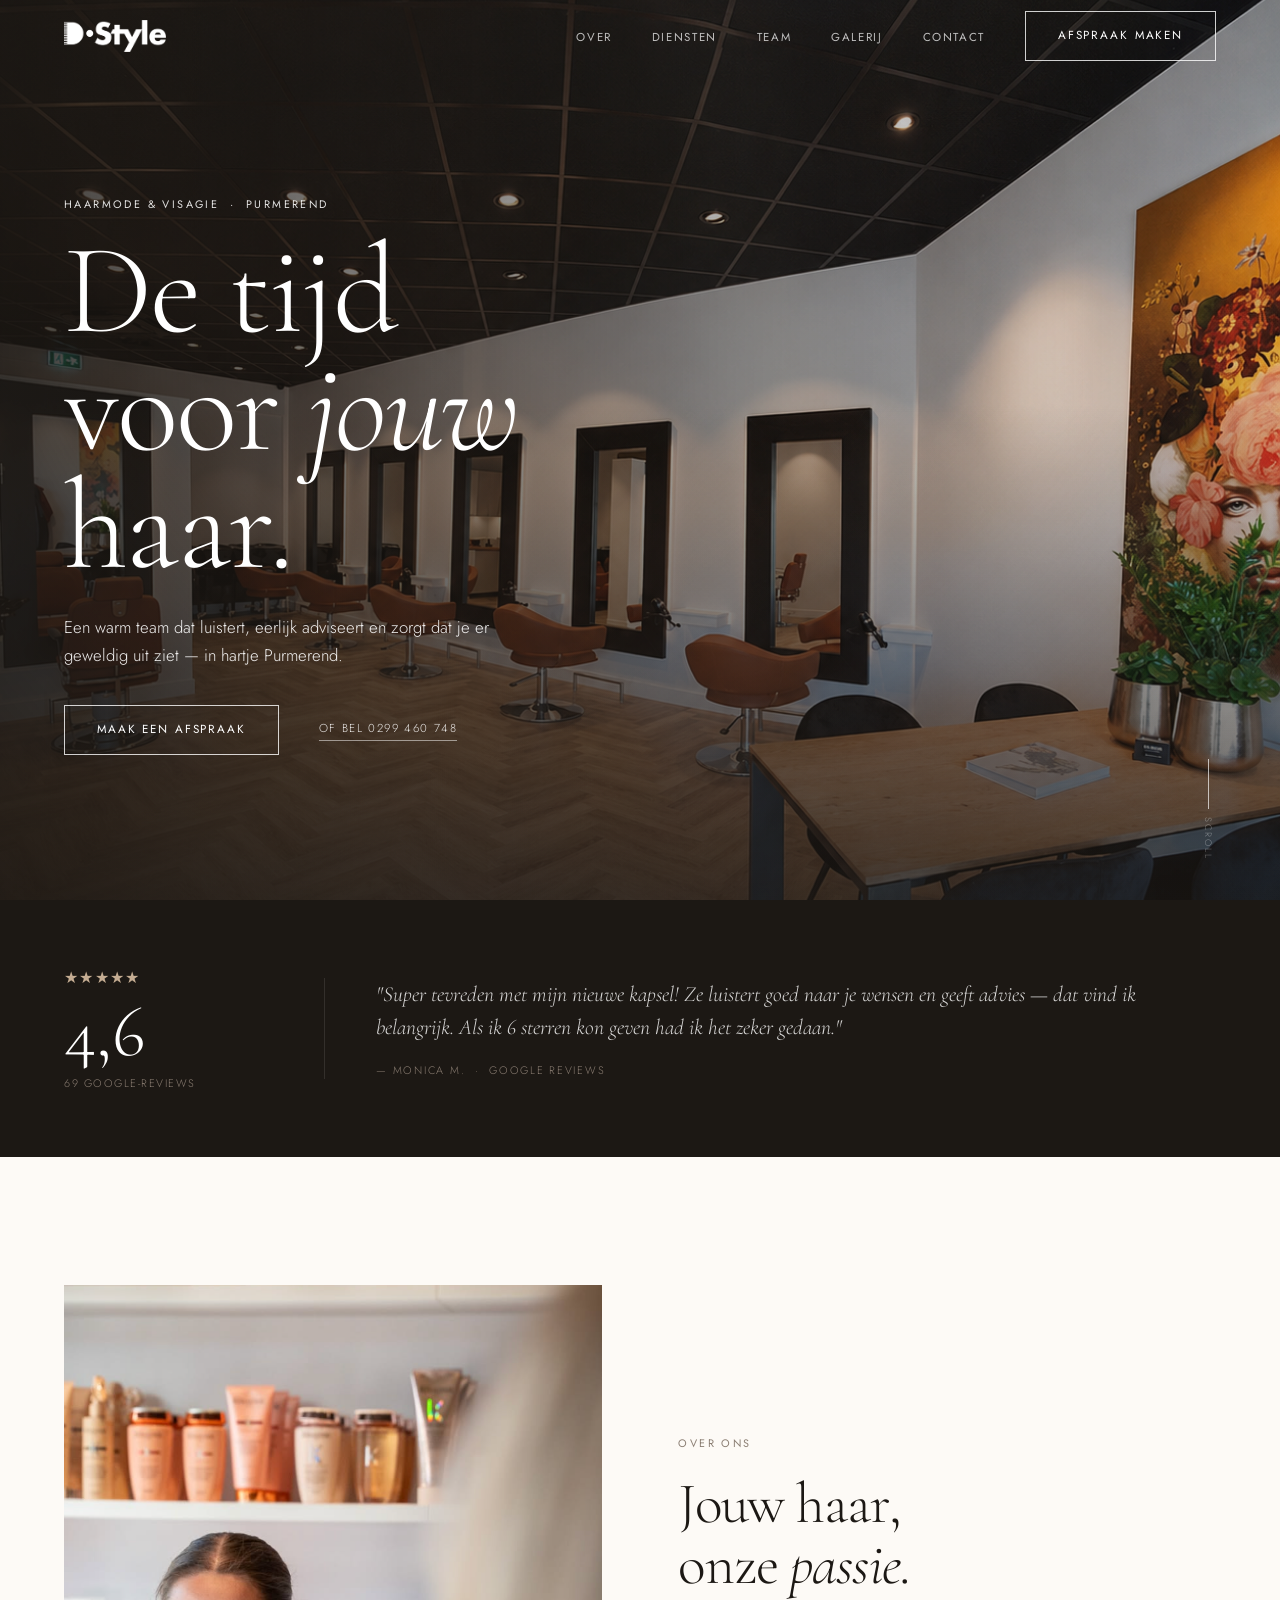
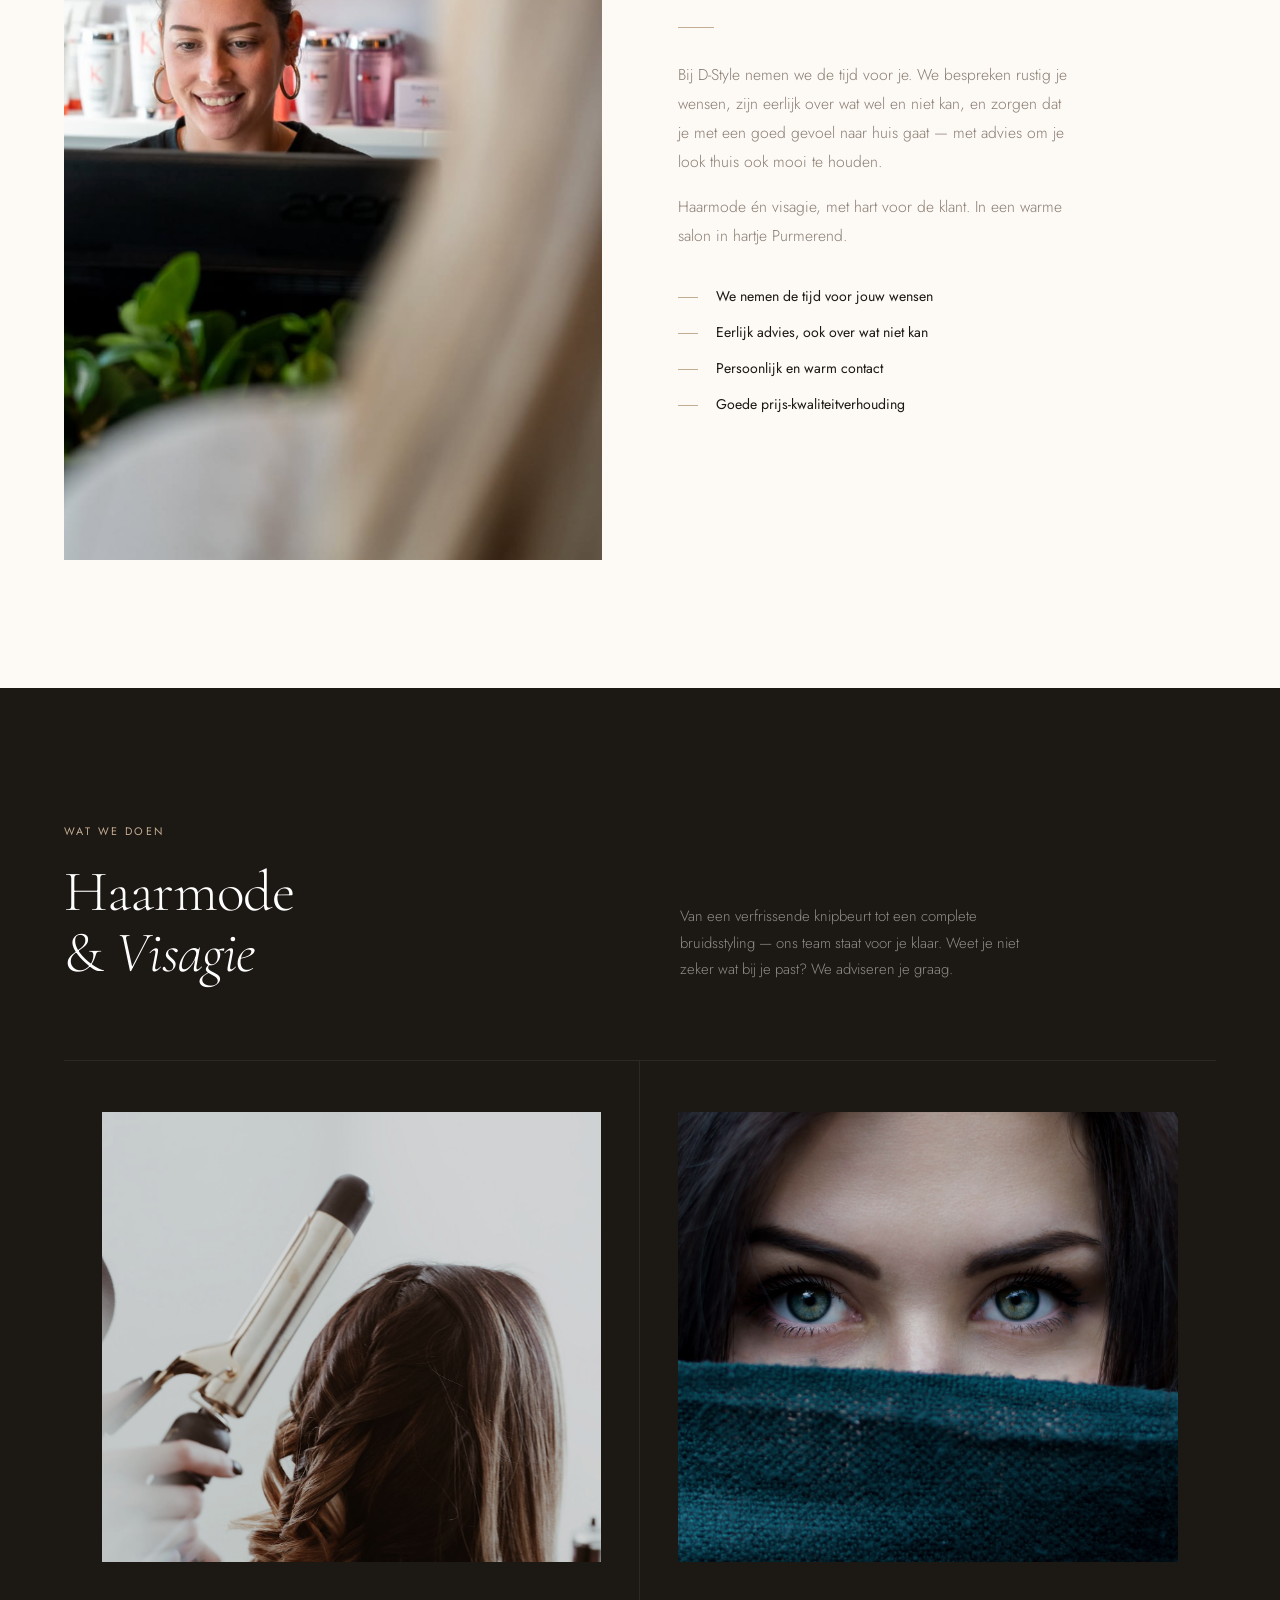
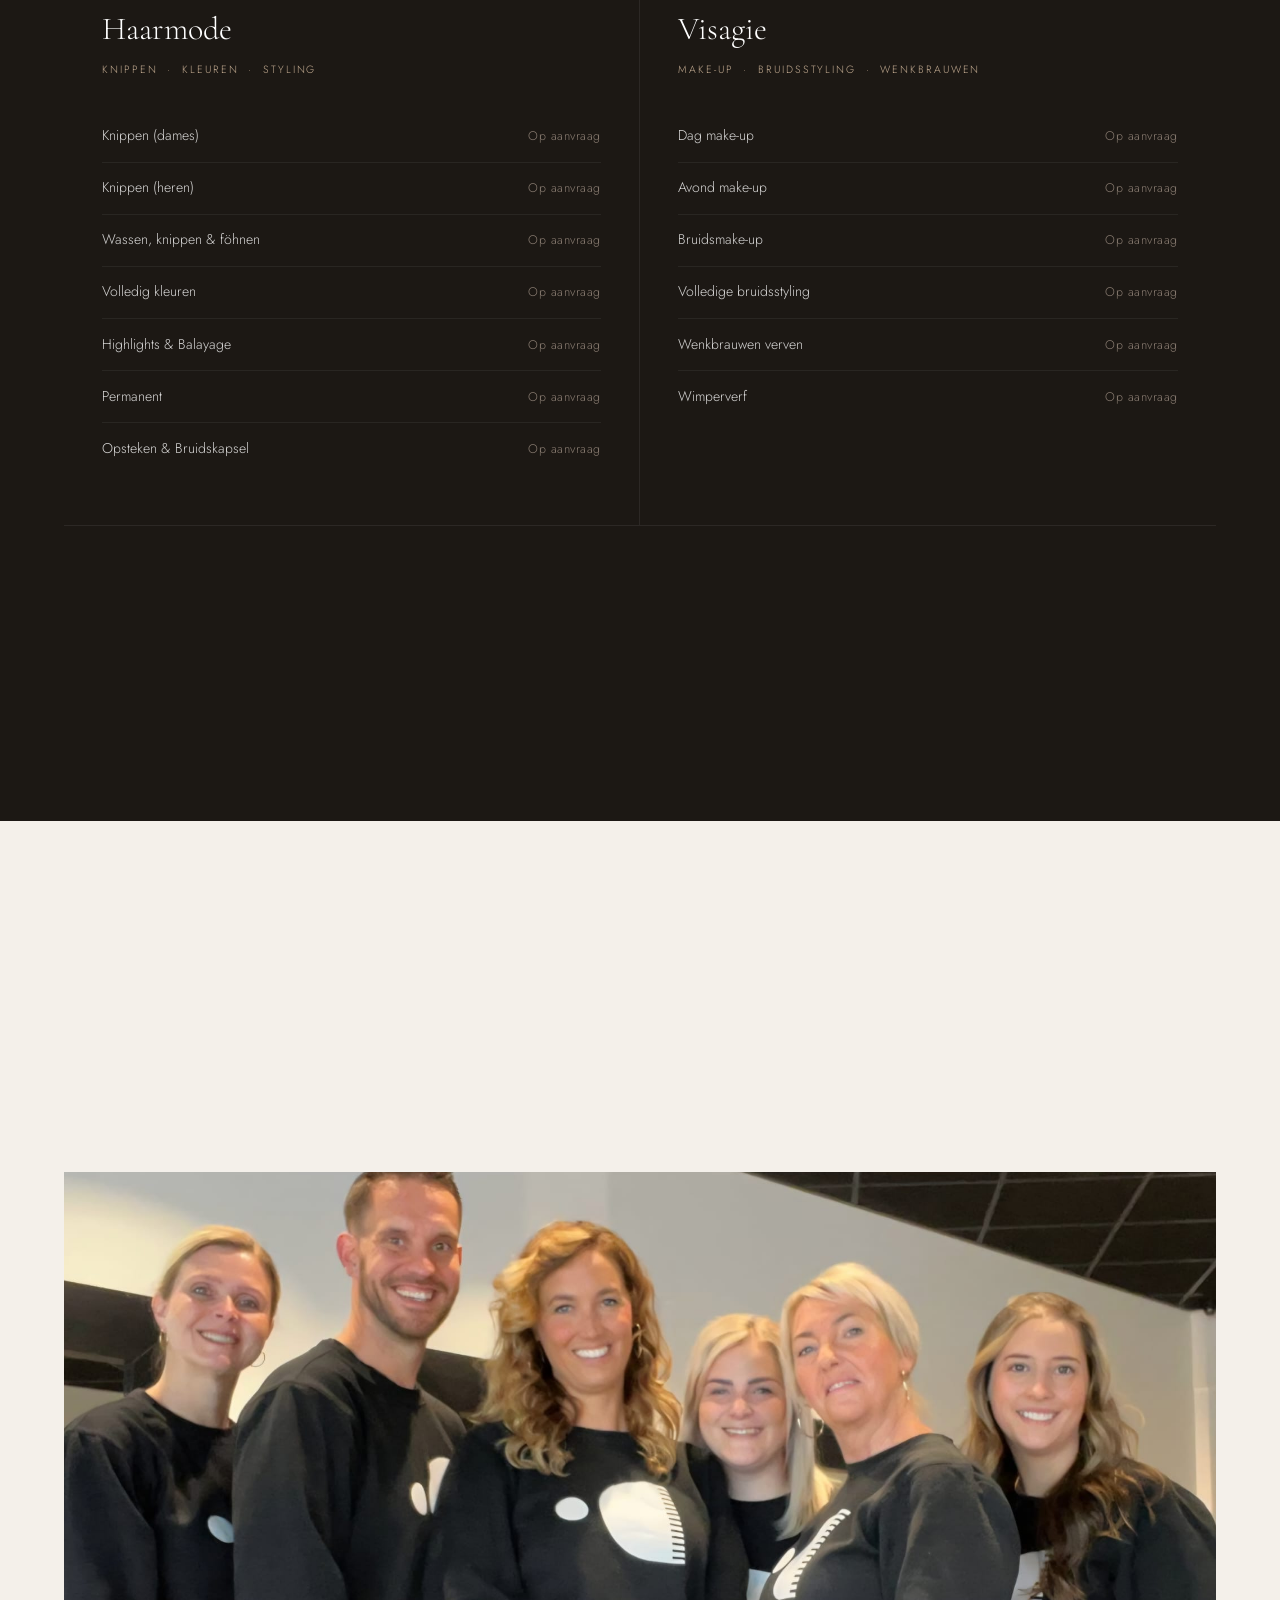
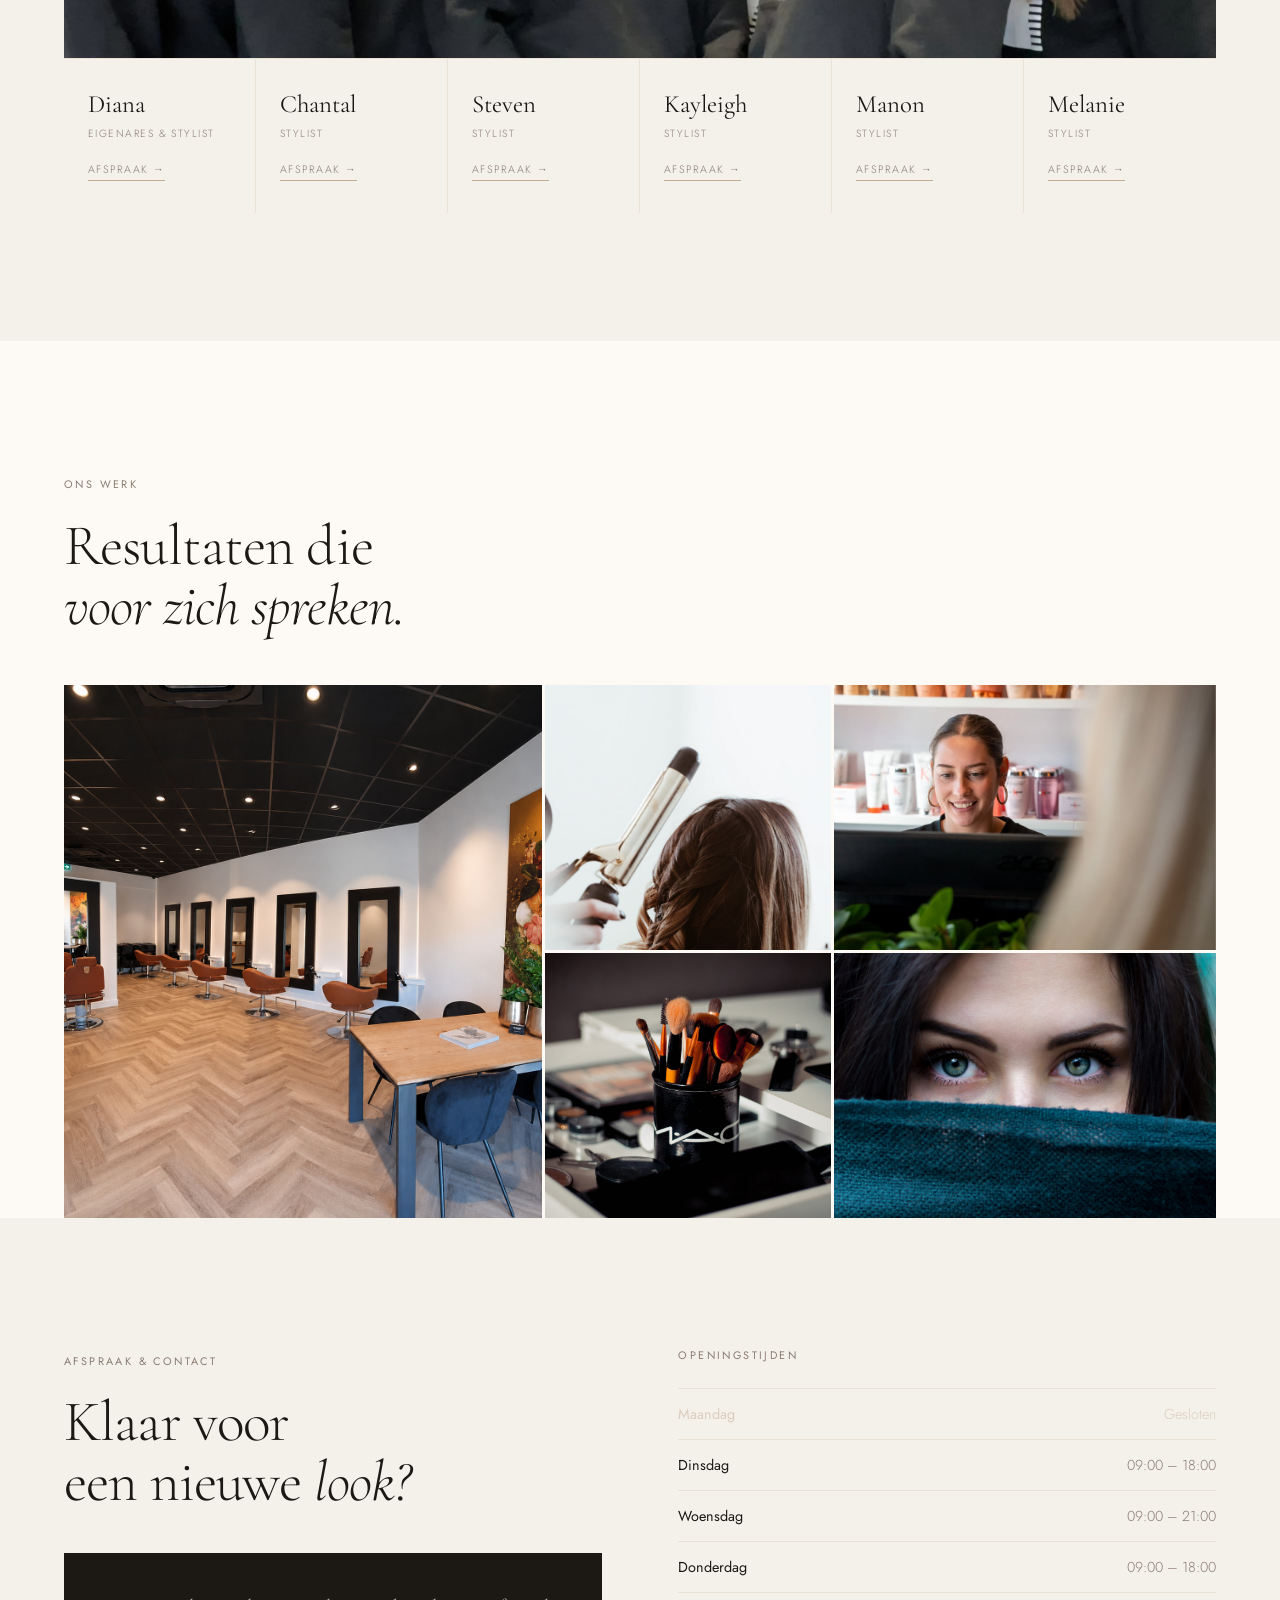
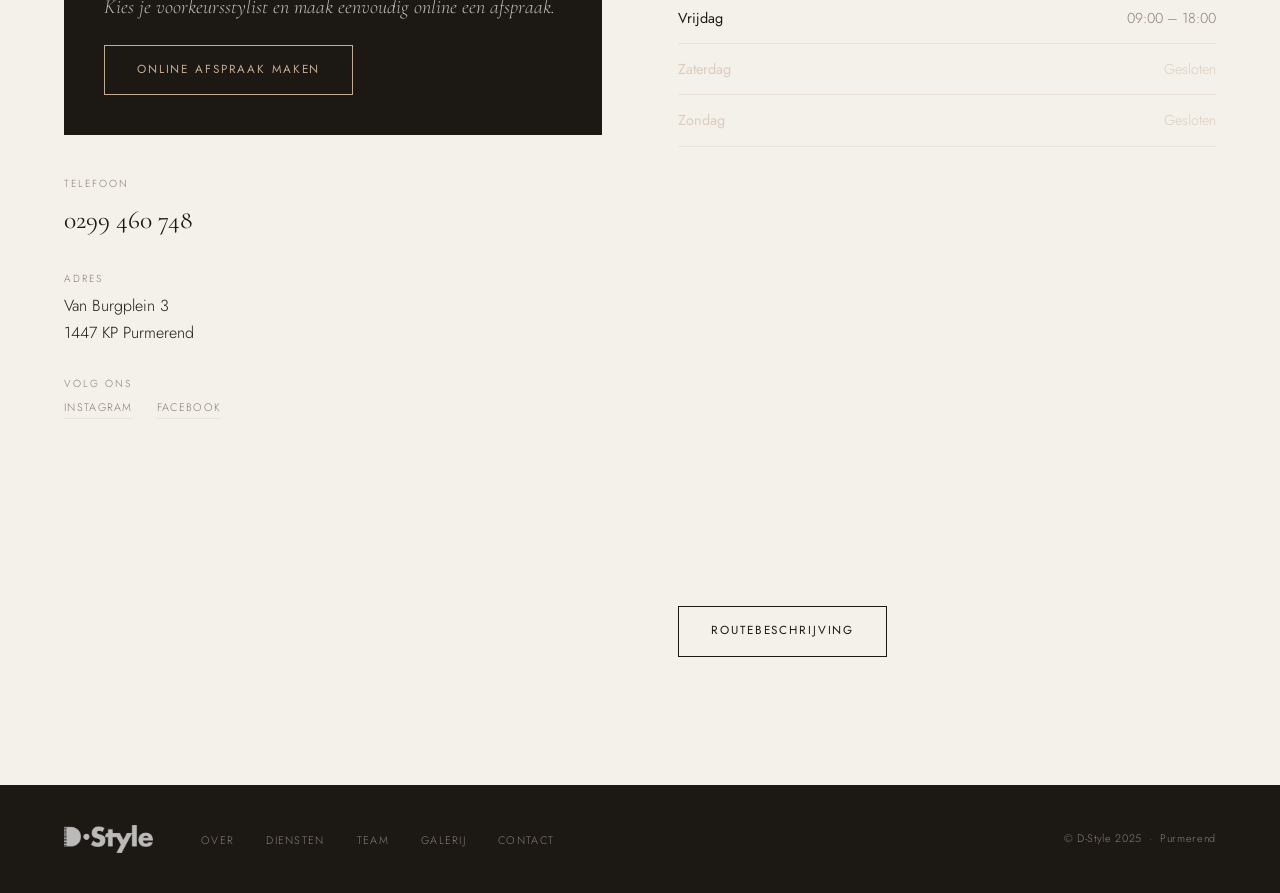
==== commit a1e770b9: "Splits inline CSS en JS naar aparte bestanden styles.css en main.js losgekoppeld van index.html. ind" ====
--- a/index.html
+++ b/index.html
@@ -17,6 +17,7 @@
   <link rel="preconnect" href="https://fonts.googleapis.com">
   <link rel="preconnect" href="https://fonts.gstatic.com" crossorigin>
   <link href="https://fonts.googleapis.com/css2?family=Cormorant+Garamond:ital,wght@0,300;0,400;0,500;1,300;1,400;1,500&family=Jost:wght@300;400;500&display=swap" rel="stylesheet">
+  <link rel="stylesheet" href="styles.css">
 
   <script type="application/ld+json">
   {
@@ -52,582 +53,6 @@
     ]
   }
   </script>
-
-  <style>
-    /* ─── TOKENS ─────────────────────────────────── */
-    :root {
-      --cream:      #F4F0EA;
-      --cream-alt:  #FDFAF6;
-      --espresso:   #1C1814;
-      --taupe:      #8A7D72;
-      --sand:       #C4AC92;
-      --sand-light: #EAE2D6;
-
-      --font-d: 'Cormorant Garamond', Georgia, serif;
-      --font-b: 'Jost', 'Helvetica Neue', sans-serif;
-
-      --nav-h: 72px;
-      --max:   1280px;
-      --px:    clamp(1.5rem, 5vw, 5rem);
-      --ease:  cubic-bezier(.4,0,.2,1);
-    }
-
-    /* ─── RESET ──────────────────────────────────── */
-    *,*::before,*::after { box-sizing:border-box; margin:0; padding:0; }
-    html { scroll-behavior:smooth; }
-    body {
-      background:var(--cream);
-      color:var(--espresso);
-      font-family:var(--font-b);
-      font-weight:300;
-      font-size:1rem;
-      line-height:1.7;
-      -webkit-font-smoothing:antialiased;
-      overflow-x:hidden;
-    }
-    img  { display:block; max-width:100%; }
-    a    { color:inherit; text-decoration:none; }
-    button { font:inherit; cursor:pointer; background:none; border:none; }
-
-    /* ─── A11Y ───────────────────────────────────── */
-    .skip {
-      position:absolute; top:-100%; left:1rem;
-      padding:.5rem 1.2rem;
-      background:var(--espresso); color:var(--cream);
-      font-size:.85rem; z-index:9999;
-    }
-    .skip:focus { top:1rem; }
-    :focus-visible { outline:2px solid var(--sand); outline-offset:3px; }
-
-    /* ─── TYPE HELPERS ───────────────────────────── */
-    .lbl {
-      font-family:var(--font-b);
-      font-size:.68rem; font-weight:400;
-      letter-spacing:.22em; text-transform:uppercase;
-      color:var(--taupe);
-    }
-    .disp {
-      font-family:var(--font-d);
-      font-weight:300; line-height:1.05; letter-spacing:-.015em;
-    }
-    .disp em { font-style:italic; }
-
-    /* ─── BUTTONS ────────────────────────────────── */
-    .btn {
-      display:inline-flex; align-items:center; justify-content:center;
-      padding:.9rem 2rem;
-      font-family:var(--font-b); font-size:.73rem; font-weight:400;
-      letter-spacing:.16em; text-transform:uppercase;
-      transition:background .3s var(--ease),color .3s var(--ease),border-color .3s var(--ease);
-      white-space:nowrap;
-    }
-    .btn-ghost-light {
-      background:transparent; color:#fff; border:1px solid rgba(255,255,255,.8);
-    }
-    .btn-ghost-light:hover { background:#fff; color:var(--espresso); border-color:#fff; }
-
-    .btn-sand {
-      background:transparent; color:var(--sand); border:1px solid var(--sand);
-    }
-    .btn-sand:hover { background:var(--sand); color:var(--espresso); }
-
-    .btn-dark {
-      background:transparent; color:var(--espresso); border:1px solid var(--espresso);
-    }
-    .btn-dark:hover { background:var(--espresso); color:var(--cream); }
-
-    /* ─── NAV ────────────────────────────────────── */
-    .nav {
-      position:fixed; inset:0 0 auto; z-index:100;
-      height:var(--nav-h);
-      display:flex; align-items:center; padding:0 var(--px);
-      transition:background .5s var(--ease), box-shadow .5s var(--ease);
-    }
-    .nav.solid {
-      background:rgba(244,240,234,.97);
-      backdrop-filter:blur(10px); -webkit-backdrop-filter:blur(10px);
-      box-shadow:0 1px 0 var(--sand-light);
-    }
-    .nav__logo {
-      flex-shrink:0; display:flex; align-items:center;
-    }
-    .nav__logo img {
-      height:32px; width:auto;
-      filter:brightness(0) invert(1);
-      transition:filter .5s var(--ease);
-    }
-    .nav.solid .nav__logo img {
-      filter:brightness(0);
-    }
-
-    .nav__links {
-      margin-left:auto; display:flex; align-items:center;
-      gap:2.5rem; list-style:none;
-    }
-    .nav__links a {
-      font-size:.72rem; font-weight:400; letter-spacing:.14em;
-      text-transform:uppercase; color:rgba(255,255,255,.72);
-      transition:color .3s;
-    }
-    .nav.solid .nav__links a { color:var(--taupe); }
-    .nav__links a:hover { color:#fff; }
-    .nav.solid .nav__links a:hover { color:var(--espresso); }
-
-    .nav__cta { margin-left:2.5rem; }
-
-    .nav__burger {
-      display:none; flex-direction:column; gap:5px;
-      margin-left:auto; padding:6px;
-    }
-    .nav__burger span {
-      display:block; width:22px; height:1px; background:#fff;
-      transition:background .5s,transform .3s,opacity .3s;
-    }
-    .nav.solid .nav__burger span { background:var(--espresso); }
-    .nav__burger[aria-expanded="true"] span:nth-child(1) { transform:rotate(45deg) translate(4px,4px); }
-    .nav__burger[aria-expanded="true"] span:nth-child(2) { opacity:0; transform:scaleX(0); }
-    .nav__burger[aria-expanded="true"] span:nth-child(3) { transform:rotate(-45deg) translate(4px,-4px); }
-
-    .nav-mobile {
-      position:fixed; inset:0; background:var(--espresso); z-index:99;
-      display:flex; flex-direction:column; justify-content:center;
-      align-items:center; gap:2rem;
-      opacity:0; pointer-events:none;
-      transition:opacity .4s var(--ease);
-    }
-    .nav-mobile.open { opacity:1; pointer-events:auto; }
-    .nav-mobile a {
-      font-family:var(--font-d); font-size:2.4rem; font-weight:300;
-      color:var(--cream); letter-spacing:.02em; transition:color .3s;
-    }
-    .nav-mobile a:hover { color:var(--sand); }
-    .nav-mobile .m-cta {
-      font-family:var(--font-b); font-size:.75rem; letter-spacing:.18em;
-      text-transform:uppercase; margin-top:1rem;
-      color:var(--sand) !important;
-      border:1px solid var(--sand); padding:.85rem 2.2rem;
-    }
-
-    /* ─── HERO ───────────────────────────────────── */
-    .hero {
-      position:relative; height:100svh; min-height:620px; overflow:hidden;
-    }
-    .hero__bg {
-      position:absolute; inset:0;
-      background:url('images/salon-chairs.png') center 20% / cover no-repeat;
-      transform:scale(1.06);
-      transition:transform 1.3s cubic-bezier(.33,1,.68,1);
-      will-change:transform;
-    }
-    .hero__bg.ready { transform:scale(1); }
-    .hero__overlay {
-      position:absolute; inset:0;
-      background:
-        linear-gradient(to right,  rgba(28,24,20,.82) 0%, rgba(28,24,20,.35) 55%, rgba(28,24,20,.1) 100%),
-        linear-gradient(to top,    rgba(28,24,20,.75) 0%, rgba(28,24,20,.0)  55%);
-    }
-    .hero__inner {
-      position:relative; height:100%;
-      display:flex; flex-direction:column; justify-content:center;
-      padding:calc(var(--nav-h) + 2rem) var(--px) clamp(3rem,6vh,5rem);
-      max-width:calc(var(--max) + 2 * var(--px)); margin:0 auto;
-    }
-    .hero__eye {
-      color:rgba(255,255,255,.88); margin-bottom:1.2rem;
-    }
-    .hero__h1 {
-      font-size:clamp(3.8rem,10vw,8.5rem); color:#fff; max-width:11ch;
-      line-height:.92;
-    }
-    .hero__sub {
-      margin-top:1.8rem;
-      font-size:clamp(.9rem,1.4vw,1.05rem); font-weight:300;
-      color:rgba(255,255,255,.92); max-width:44ch; line-height:1.65;
-    }
-    .hero__ctas {
-      margin-top:2.2rem;
-      display:flex; align-items:center; gap:1.5rem 2.5rem; flex-wrap:wrap;
-    }
-    .hero__tel {
-      font-size:.72rem; letter-spacing:.14em; text-transform:uppercase;
-      color:rgba(255,255,255,.88);
-      border-bottom:1px solid rgba(255,255,255,.5); padding-bottom:1px;
-      transition:color .3s,border-color .3s;
-    }
-    .hero__tel:hover { color:#fff; border-color:#fff; }
-
-    .hero__scroll {
-      position:absolute; right:var(--px); bottom:2.5rem;
-      display:flex; flex-direction:column; align-items:center; gap:8px;
-    }
-    .hero__scroll-bar {
-      width:1px; height:50px;
-      background:rgba(255,255,255,.18); position:relative; overflow:hidden;
-    }
-    .hero__scroll-bar::after {
-      content:''; position:absolute; inset:0; background:rgba(255,255,255,.6);
-      animation:scrollSlide 1.9s ease-in-out infinite;
-    }
-    @keyframes scrollSlide { 0%{transform:translateY(-100%)} 100%{transform:translateY(100%)} }
-    .hero__scroll-lbl {
-      font-size:.58rem; letter-spacing:.22em; text-transform:uppercase;
-      color:rgba(255,255,255,.38); writing-mode:vertical-rl;
-    }
-
-    /* ─── PROOF ──────────────────────────────────── */
-    .proof {
-      background:var(--espresso);
-      padding:clamp(2.5rem,5vw,4rem) var(--px);
-    }
-    .proof__in {
-      max-width:var(--max); margin:0 auto;
-      display:grid; grid-template-columns:180px 1fr;
-      gap:2rem 5rem; align-items:center;
-    }
-    .proof__score {
-      font-family:var(--font-d); font-size:4.5rem; font-weight:300;
-      color:#fff; line-height:1;
-    }
-    .proof__stars {
-      color:var(--sand); letter-spacing:.08em; font-size:1rem; margin-bottom:.3rem;
-    }
-    .proof__count {
-      font-size:.68rem; letter-spacing:.14em; text-transform:uppercase;
-      color:var(--taupe); margin-top:.4rem;
-    }
-    .proof__q {
-      border-left:1px solid rgba(255,255,255,.1);
-      padding-left:clamp(2rem,4vw,4rem);
-    }
-    .proof__qt {
-      font-family:var(--font-d); font-size:clamp(1.05rem,2vw,1.35rem);
-      font-weight:300; font-style:italic;
-      color:rgba(255,255,255,.82); line-height:1.55; margin-bottom:1rem;
-    }
-    .proof__qa {
-      font-size:.68rem; letter-spacing:.16em; text-transform:uppercase;
-      color:var(--taupe);
-    }
-
-    /* ─── SECTION BASE ───────────────────────────── */
-    .sec { padding:clamp(4rem,10vw,8rem) var(--px); }
-    .sec__in { max-width:var(--max); margin:0 auto; }
-
-    /* ─── OVER ───────────────────────────────────── */
-    .over { background:var(--cream-alt); }
-    .over__g {
-      display:grid; grid-template-columns:1fr 1fr;
-      gap:clamp(3rem,6vw,6rem); align-items:center;
-    }
-    .over__media { position:relative; }
-    .over__img {
-      width:100%; aspect-ratio:4/5;
-      object-fit:cover; object-position:center 15%;
-    }
-    .over__accent {
-      position:absolute; inset:auto -1.5rem -1.5rem auto;
-      width:45%; aspect-ratio:1;
-      background:var(--sand-light); z-index:-1;
-    }
-    .over__h {
-      font-size:clamp(2.2rem,4.5vw,3.8rem); margin-top:1.2rem;
-    }
-    .over__line {
-      width:36px; height:1px; background:var(--sand); margin:2rem 0;
-    }
-    .over__p {
-      font-size:.98rem; color:var(--taupe);
-      line-height:1.85; max-width:44ch;
-    }
-    .over__p+.over__p { margin-top:1rem; }
-    .over__ul {
-      list-style:none; margin-top:2.2rem;
-      display:flex; flex-direction:column; gap:.75rem;
-    }
-    .over__ul li {
-      display:flex; align-items:center; gap:1.1rem;
-      font-size:.88rem; font-weight:400;
-    }
-    .over__ul li::before {
-      content:''; flex-shrink:0; width:20px; height:1px; background:var(--sand);
-    }
-
-    /* ─── DIENSTEN ───────────────────────────────── */
-    .diensten { background:var(--espresso); }
-    .diensten .lbl { color:var(--sand); }
-    .diensten__top {
-      display:grid; grid-template-columns:1fr 1fr;
-      gap:2rem 5rem; align-items:end;
-      margin-bottom:clamp(3rem,6vw,5rem);
-    }
-    .diensten__h {
-      font-size:clamp(2.2rem,4.5vw,3.8rem); color:#fff; margin-top:1.2rem;
-    }
-    .diensten__intro {
-      font-size:.93rem; color:rgba(255,255,255,.5);
-      line-height:1.8; max-width:40ch; align-self:end;
-    }
-    .diensten__cols {
-      display:grid; grid-template-columns:1fr 1fr;
-      border-top:1px solid rgba(255,255,255,.07);
-    }
-    .diensten__col {
-      padding:clamp(2rem,4vw,3.5rem) clamp(1.5rem,3vw,3rem);
-      border-bottom:1px solid rgba(255,255,255,.07);
-    }
-    .diensten__col:first-child {
-      border-right:1px solid rgba(255,255,255,.07);
-    }
-    .diensten__col-img {
-      width:100%; aspect-ratio:16/9;
-      object-fit:cover; object-position:center 30%;
-      filter:brightness(.85) saturate(.9);
-      margin-bottom:2.5rem;
-    }
-    .diensten__col-tit {
-      font-family:var(--font-d); font-size:2rem; font-weight:300;
-      color:#fff; margin-bottom:.25rem;
-    }
-    .diensten__col-sub {
-      font-size:.66rem; letter-spacing:.18em; text-transform:uppercase;
-      color:var(--sand); margin-bottom:2rem;
-    }
-    .diensten__list { list-style:none; }
-    .diensten__row {
-      display:flex; justify-content:space-between; align-items:baseline;
-      gap:1rem; padding:.85rem 0;
-      border-bottom:1px solid rgba(255,255,255,.06);
-      font-size:.88rem;
-    }
-    .diensten__row:last-child { border-bottom:none; }
-    .diensten__row-n { color:rgba(255,255,255,.82); }
-    .diensten__row-p {
-      color:var(--taupe); font-size:.78rem;
-      letter-spacing:.04em; flex-shrink:0;
-    }
-    .diensten__foot {
-      padding:clamp(2rem,4vw,3.5rem) clamp(1.5rem,3vw,3rem);
-      display:flex; align-items:center; justify-content:space-between;
-      gap:2rem; flex-wrap:wrap;
-      border-top:1px solid rgba(255,255,255,.07);
-    }
-    .diensten__foot-txt {
-      font-family:var(--font-d); font-size:clamp(1rem,2vw,1.4rem);
-      font-style:italic; font-weight:300;
-      color:rgba(255,255,255,.52); max-width:42ch; line-height:1.4;
-    }
-    .diensten__foot-btns { display:flex; gap:1rem; flex-wrap:wrap; }
-
-    /* ─── TEAM ───────────────────────────────────── */
-    .team { background:var(--cream); }
-    .team__top {
-      display:flex; align-items:flex-end; justify-content:space-between;
-      gap:2rem; margin-bottom:3.5rem; flex-wrap:wrap;
-    }
-    .team__h { font-size:clamp(2.2rem,4.5vw,3.8rem); margin-top:1.2rem; }
-    .team__sub {
-      font-size:.92rem; color:var(--taupe);
-      line-height:1.75; max-width:38ch;
-    }
-    .team__photo-wrap { overflow:hidden; }
-    .team__photo {
-      width:100%; height:clamp(280px,38vw,520px);
-      object-fit:cover; object-position:center 18%;
-    }
-    .team__roster {
-      display:grid; grid-template-columns:repeat(6,1fr);
-      border-top:1px solid var(--sand-light);
-    }
-    .team__member {
-      padding:2rem 1.5rem;
-      border-right:1px solid var(--sand-light);
-      display:flex; flex-direction:column; gap:.4rem;
-    }
-    .team__member:last-child { border-right:none; }
-    .team__name {
-      font-family:var(--font-d); font-size:1.55rem;
-      font-weight:400; line-height:1.1;
-    }
-    .team__role {
-      font-size:.65rem; letter-spacing:.14em;
-      text-transform:uppercase; color:var(--taupe); margin-bottom:.75rem;
-    }
-    .team__link {
-      display:inline-flex; align-items:center; gap:.3rem;
-      font-size:.67rem; letter-spacing:.12em; text-transform:uppercase;
-      color:var(--taupe);
-      border-bottom:1px solid var(--sand); padding-bottom:1px;
-      width:fit-content; margin-top:auto;
-      transition:color .3s,border-color .3s;
-    }
-    .team__link::after { content:'→'; }
-    .team__link:hover { color:var(--espresso); border-color:var(--espresso); }
-
-    /* ─── GALERIJ ────────────────────────────────── */
-    .galerij { background:var(--cream-alt); padding-bottom:0; }
-    .galerij__top { margin-bottom:3rem; }
-    .galerij__h { font-size:clamp(2.2rem,4.5vw,3.8rem); margin-top:1.2rem; }
-    .gal {
-      display:grid;
-      grid-template-columns:repeat(12,1fr);
-      grid-auto-rows:265px;
-      gap:3px;
-    }
-    .gi { overflow:hidden; background:var(--sand-light); }
-    .gi img {
-      width:100%; height:100%; object-fit:cover;
-      transition:transform .8s cubic-bezier(.33,1,.68,1);
-    }
-    .gi:hover img { transform:scale(1.04); }
-    .gi:nth-child(1) { grid-column:1/6;  grid-row:1/3; }
-    .gi:nth-child(2) { grid-column:6/9;  grid-row:1/2; }
-    .gi:nth-child(3) { grid-column:9/13; grid-row:1/2; }
-    .gi:nth-child(4) { grid-column:6/9;  grid-row:2/3; }
-    .gi:nth-child(5) { grid-column:9/13; grid-row:2/3; }
-
-    /* ─── CONTACT ────────────────────────────────── */
-    .contact { background:var(--cream); }
-    .contact__g {
-      display:grid; grid-template-columns:1fr 1fr;
-      gap:clamp(3rem,6vw,7rem); align-items:start;
-    }
-    .contact__h {
-      font-size:clamp(2.2rem,4.5vw,3.8rem);
-      margin-top:1.2rem; margin-bottom:2.5rem;
-    }
-    .contact__box {
-      background:var(--espresso); padding:2.5rem; margin-bottom:2.5rem;
-    }
-    .contact__box-txt {
-      font-family:var(--font-d); font-size:1.25rem; font-weight:300;
-      font-style:italic; color:rgba(255,255,255,.7);
-      line-height:1.4; margin-bottom:1.5rem;
-    }
-    .contact__dl { display:flex; flex-direction:column; gap:1.8rem; }
-    .contact__dl dt {
-      font-size:.64rem; letter-spacing:.2em; text-transform:uppercase;
-      color:var(--taupe); margin-bottom:.3rem;
-    }
-    .contact__tel {
-      font-family:var(--font-d); font-size:1.6rem; font-weight:400;
-      transition:color .3s;
-    }
-    .contact__tel:hover { color:var(--sand); }
-    .contact__socials { display:flex; gap:1.5rem; }
-    .contact__soc {
-      font-size:.68rem; letter-spacing:.12em; text-transform:uppercase;
-      color:var(--taupe);
-      border-bottom:1px solid var(--sand-light); padding-bottom:2px;
-      transition:color .3s,border-color .3s;
-    }
-    .contact__soc:hover { color:var(--espresso); border-color:var(--espresso); }
-
-    .hours { display:flex; flex-direction:column; }
-    .hours__row {
-      display:flex; justify-content:space-between;
-      padding:.8rem 0; border-bottom:1px solid var(--sand-light);
-      font-size:.9rem;
-    }
-    .hours__row:first-child { border-top:1px solid var(--sand-light); }
-    .hours__day { font-weight:400; }
-    .hours__t   { color:var(--taupe); }
-    .hours__row.cl .hours__day,
-    .hours__row.cl .hours__t { color:var(--sand); opacity:.5; }
-
-    .contact__map {
-      width:100%; aspect-ratio:4/3; border:none; margin-top:2rem;
-      filter:grayscale(.7) contrast(1.05);
-      transition:filter .4s;
-    }
-    .contact__map:hover { filter:grayscale(0) contrast(1); }
-    .contact__dir { margin-top:1rem; display:inline-flex; }
-
-    /* ─── FOOTER ─────────────────────────────────── */
-    .footer { background:var(--espresso); padding:2.5rem var(--px); }
-    .footer__in {
-      max-width:var(--max); margin:0 auto;
-      display:flex; align-items:center; flex-wrap:wrap; gap:1.5rem 3rem;
-    }
-    .footer__logo { display:flex; align-items:center; }
-    .footer__logo img {
-      height:28px; width:auto;
-      filter:brightness(0) invert(1) opacity(.7);
-    }
-    .footer__nav { display:flex; gap:2rem; list-style:none; flex-wrap:wrap; }
-    .footer__nav a {
-      font-size:.68rem; letter-spacing:.12em; text-transform:uppercase;
-      color:var(--taupe); transition:color .3s;
-    }
-    .footer__nav a:hover { color:var(--cream); }
-    .footer__copy {
-      margin-left:auto; font-size:.68rem;
-      letter-spacing:.06em; color:var(--taupe);
-    }
-
-    /* ─── REVEAL ─────────────────────────────────── */
-    [data-r] {
-      opacity:0; transform:translateY(26px);
-      transition:opacity .85s var(--ease), transform .85s var(--ease);
-    }
-    [data-r].in { opacity:1; transform:none; }
-    [data-r][data-d="1"] { transition-delay:.1s; }
-    [data-r][data-d="2"] { transition-delay:.2s; }
-    [data-r][data-d="3"] { transition-delay:.3s; }
-    [data-r][data-d="4"] { transition-delay:.4s; }
-    [data-r][data-d="5"] { transition-delay:.5s; }
-
-    [data-h] {
-      opacity:0; transform:translateY(22px);
-      transition:opacity 1s var(--ease), transform 1s var(--ease);
-    }
-    [data-h].in { opacity:1; transform:none; }
-    [data-h][data-d="1"] { transition-delay:.2s; }
-    [data-h][data-d="2"] { transition-delay:.42s; }
-    [data-h][data-d="3"] { transition-delay:.65s; }
-    [data-h][data-d="4"] { transition-delay:.9s; }
-
-    /* ─── RESPONSIVE ─────────────────────────────── */
-    @media (max-width:1024px) {
-      .team__roster { grid-template-columns:repeat(3,1fr); }
-      .team__member:nth-child(3) { border-right:none; }
-    }
-    @media (max-width:900px) {
-      .over__g   { grid-template-columns:1fr; }
-      .over__accent { display:none; }
-      .over__img { aspect-ratio:3/2; }
-      .diensten__top  { grid-template-columns:1fr; }
-      .diensten__cols { grid-template-columns:1fr; }
-      .diensten__col:first-child { border-right:none; border-bottom:1px solid rgba(255,255,255,.07); }
-      .contact__g { grid-template-columns:1fr; }
-      .proof__in  { grid-template-columns:1fr; }
-      .proof__q   { border-left:none; border-top:1px solid rgba(255,255,255,.1); padding-left:0; padding-top:2rem; }
-    }
-    @media (max-width:768px) {
-      :root { --nav-h:60px; }
-      .nav__links,.nav__cta { display:none; }
-      .nav__burger { display:flex; }
-      .team__roster { grid-template-columns:repeat(2,1fr); }
-      .team__member:nth-child(2n) { border-right:none; }
-      .team__member:nth-child(3)  { border-right:1px solid var(--sand-light); }
-      .gal {
-        grid-template-columns:1fr 1fr;
-        grid-auto-rows:200px;
-      }
-      .gi { grid-column:auto !important; grid-row:auto !important; }
-      .gi:nth-child(1) { grid-column:1/3 !important; }
-      .footer__copy { margin-left:0; }
-    }
-    @media (max-width:500px) {
-      .hero__ctas { flex-direction:column; align-items:flex-start; }
-      .diensten__foot { flex-direction:column; align-items:flex-start; }
-    }
-    @media (prefers-reduced-motion:reduce) {
-      *,[data-r],[data-h],.hero__bg,.hero__scroll-bar::after {
-        transition:none !important; animation:none !important;
-      }
-      [data-r],[data-h] { opacity:1; transform:none; }
-    }
-  </style>
 </head>
 
 <body>
@@ -683,7 +108,7 @@
       <div class="hero__overlay" aria-hidden="true"></div>
 
       <div class="hero__inner">
-        <span class="lbl hero__eye" data-h data-d="1" style="color:rgba(255,255,255,.88)">
+        <span class="lbl hero__eye" data-h data-d="1">
           Haarmode &amp; Visagie &nbsp;·&nbsp; Purmerend
         </span>
 
@@ -692,7 +117,7 @@
         </h1>
 
         <p class="hero__sub" data-h data-d="3">
-          Een warm team dat luistert, eerlijk adviseert en vakwerk levert — in hartje Purmerend.
+          Een warm team dat luistert, eerlijk adviseert en zorgt dat je er geweldig uit ziet — in hartje Purmerend.
         </p>
 
         <div class="hero__ctas" data-h data-d="4">
@@ -1114,55 +539,6 @@
     </div>
   </footer>
 
-  <script>
-    // Nav: solid state on scroll
-    const nav = document.getElementById('nav');
-    function updateNav() {
-      nav.classList.toggle('solid', window.scrollY > 50);
-    }
-    window.addEventListener('scroll', updateNav, { passive: true });
-    updateNav();
-
-    // Mobile menu
-    const burger   = document.getElementById('burger');
-    const navMob   = document.getElementById('nav-mobile');
-    const mobLinks = navMob.querySelectorAll('a');
-
-    burger.addEventListener('click', () => {
-      const open = burger.getAttribute('aria-expanded') === 'true';
-      burger.setAttribute('aria-expanded', String(!open));
-      navMob.classList.toggle('open', !open);
-      document.body.style.overflow = open ? '' : 'hidden';
-    });
-
-    function closeMenu() {
-      burger.setAttribute('aria-expanded', 'false');
-      navMob.classList.remove('open');
-      document.body.style.overflow = '';
-    }
-
-    mobLinks.forEach(l => l.addEventListener('click', closeMenu));
-    document.addEventListener('keydown', e => {
-      if (e.key === 'Escape' && navMob.classList.contains('open')) closeMenu();
-    });
-
-    // Hero: pan-in + staggered text
-    window.addEventListener('load', () => {
-      document.getElementById('heroBg').classList.add('ready');
-      document.querySelectorAll('[data-h]').forEach(el => el.classList.add('in'));
-    });
-
-    // Scroll reveal
-    const io = new IntersectionObserver(entries => {
-      entries.forEach(e => {
-        if (e.isIntersecting) {
-          e.target.classList.add('in');
-          io.unobserve(e.target);
-        }
-      });
-    }, { threshold: 0.1, rootMargin: '0px 0px -50px 0px' });
-
-    document.querySelectorAll('[data-r]').forEach(el => io.observe(el));
-  </script>
+  <script src="main.js"></script>
 </body>
 </html>
--- a/styles.css
+++ b/styles.css
@@ -0,0 +1,573 @@
+/* ─── TOKENS ─────────────────────────────────── */
+:root {
+  --cream:      #F4F0EA;
+  --cream-alt:  #FDFAF6;
+  --espresso:   #1C1814;
+  --taupe:      #8A7D72;
+  --sand:       #C4AC92;
+  --sand-light: #EAE2D6;
+
+  --font-d: 'Cormorant Garamond', Georgia, serif;
+  --font-b: 'Jost', 'Helvetica Neue', sans-serif;
+
+  --nav-h: 72px;
+  --max:   1280px;
+  --px:    clamp(1.5rem, 5vw, 5rem);
+  --ease:  cubic-bezier(.4,0,.2,1);
+}
+
+/* ─── RESET ──────────────────────────────────── */
+*,*::before,*::after { box-sizing:border-box; margin:0; padding:0; }
+html { scroll-behavior:smooth; }
+body {
+  background:var(--cream);
+  color:var(--espresso);
+  font-family:var(--font-b);
+  font-weight:300;
+  font-size:1rem;
+  line-height:1.7;
+  -webkit-font-smoothing:antialiased;
+  overflow-x:hidden;
+}
+img    { display:block; max-width:100%; }
+a      { color:inherit; text-decoration:none; }
+button { font:inherit; cursor:pointer; background:none; border:none; }
+
+/* ─── A11Y ───────────────────────────────────── */
+.skip {
+  position:absolute; top:-100%; left:1rem;
+  padding:.5rem 1.2rem;
+  background:var(--espresso); color:var(--cream);
+  font-size:.85rem; z-index:9999;
+}
+.skip:focus { top:1rem; }
+:focus-visible { outline:2px solid var(--sand); outline-offset:3px; }
+
+/* ─── TYPE HELPERS ───────────────────────────── */
+.lbl {
+  font-family:var(--font-b);
+  font-size:.68rem; font-weight:400;
+  letter-spacing:.22em; text-transform:uppercase;
+  color:var(--taupe);
+}
+.disp {
+  font-family:var(--font-d);
+  font-weight:300; line-height:1.05; letter-spacing:-.015em;
+}
+.disp em { font-style:italic; }
+
+/* ─── BUTTONS ────────────────────────────────── */
+.btn {
+  display:inline-flex; align-items:center; justify-content:center;
+  padding:.9rem 2rem;
+  font-family:var(--font-b); font-size:.73rem; font-weight:400;
+  letter-spacing:.16em; text-transform:uppercase;
+  transition:background .3s var(--ease),color .3s var(--ease),border-color .3s var(--ease);
+  white-space:nowrap;
+}
+.btn-ghost-light {
+  background:transparent; color:#fff; border:1px solid rgba(255,255,255,.8);
+}
+.btn-ghost-light:hover { background:#fff; color:var(--espresso); border-color:#fff; }
+
+.btn-sand {
+  background:transparent; color:var(--sand); border:1px solid var(--sand);
+}
+.btn-sand:hover { background:var(--sand); color:var(--espresso); }
+
+.btn-dark {
+  background:transparent; color:var(--espresso); border:1px solid var(--espresso);
+}
+.btn-dark:hover { background:var(--espresso); color:var(--cream); }
+
+/* ─── NAV ────────────────────────────────────── */
+.nav {
+  position:fixed; inset:0 0 auto; z-index:100;
+  height:var(--nav-h);
+  display:flex; align-items:center; padding:0 var(--px);
+  transition:background .5s var(--ease), box-shadow .5s var(--ease);
+}
+.nav.solid {
+  background:rgba(244,240,234,.97);
+  backdrop-filter:blur(10px); -webkit-backdrop-filter:blur(10px);
+  box-shadow:0 1px 0 var(--sand-light);
+}
+.nav__logo {
+  flex-shrink:0; display:flex; align-items:center;
+}
+.nav__logo img {
+  height:32px; width:auto;
+  filter:brightness(0) invert(1);
+  transition:filter .5s var(--ease);
+}
+.nav.solid .nav__logo img {
+  filter:brightness(0);
+}
+
+.nav__links {
+  margin-left:auto; display:flex; align-items:center;
+  gap:2.5rem; list-style:none;
+}
+.nav__links a {
+  font-size:.72rem; font-weight:400; letter-spacing:.14em;
+  text-transform:uppercase; color:rgba(255,255,255,.72);
+  transition:color .3s;
+}
+.nav.solid .nav__links a { color:var(--taupe); }
+.nav__links a:hover { color:#fff; }
+.nav.solid .nav__links a:hover { color:var(--espresso); }
+
+.nav__cta { margin-left:2.5rem; }
+
+.nav__burger {
+  display:none; flex-direction:column; gap:5px;
+  margin-left:auto; padding:6px;
+}
+.nav__burger span {
+  display:block; width:22px; height:1px; background:#fff;
+  transition:background .5s,transform .3s,opacity .3s;
+}
+.nav.solid .nav__burger span { background:var(--espresso); }
+.nav__burger[aria-expanded="true"] span:nth-child(1) { transform:rotate(45deg) translate(4px,4px); }
+.nav__burger[aria-expanded="true"] span:nth-child(2) { opacity:0; transform:scaleX(0); }
+.nav__burger[aria-expanded="true"] span:nth-child(3) { transform:rotate(-45deg) translate(4px,-4px); }
+
+.nav-mobile {
+  position:fixed; inset:0; background:var(--espresso); z-index:99;
+  display:flex; flex-direction:column; justify-content:center;
+  align-items:center; gap:2rem;
+  opacity:0; pointer-events:none;
+  transition:opacity .4s var(--ease);
+}
+.nav-mobile.open { opacity:1; pointer-events:auto; }
+.nav-mobile a {
+  font-family:var(--font-d); font-size:2.4rem; font-weight:300;
+  color:var(--cream); letter-spacing:.02em; transition:color .3s;
+}
+.nav-mobile a:hover { color:var(--sand); }
+.nav-mobile .m-cta {
+  font-family:var(--font-b); font-size:.75rem; letter-spacing:.18em;
+  text-transform:uppercase; margin-top:1rem;
+  color:var(--sand) !important;
+  border:1px solid var(--sand); padding:.85rem 2.2rem;
+}
+
+/* ─── HERO ───────────────────────────────────── */
+.hero {
+  position:relative; height:100svh; min-height:620px; overflow:hidden;
+}
+.hero__bg {
+  position:absolute; inset:0;
+  background:url('images/salon-chairs.png') center 20% / cover no-repeat;
+  transform:scale(1.06);
+  transition:transform 1.3s cubic-bezier(.33,1,.68,1);
+  will-change:transform;
+}
+.hero__bg.ready { transform:scale(1); }
+.hero__overlay {
+  position:absolute; inset:0;
+  background:
+    linear-gradient(to right,  rgba(28,24,20,.82) 0%, rgba(28,24,20,.35) 55%, rgba(28,24,20,.1) 100%),
+    linear-gradient(to top,    rgba(28,24,20,.75) 0%, rgba(28,24,20,.0)  55%);
+}
+.hero__inner {
+  position:relative; height:100%;
+  display:flex; flex-direction:column; justify-content:center;
+  padding:calc(var(--nav-h) + 2rem) var(--px) clamp(3rem,6vh,5rem);
+  max-width:calc(var(--max) + 2 * var(--px)); margin:0 auto;
+}
+.hero__eye {
+  color:rgba(255,255,255,.88); margin-bottom:1.2rem;
+}
+.hero__h1 {
+  font-size:clamp(3.8rem,10vw,8.5rem); color:#fff; max-width:11ch;
+  line-height:.92;
+}
+.hero__sub {
+  margin-top:1.8rem;
+  font-size:clamp(.9rem,1.4vw,1.05rem); font-weight:300;
+  color:rgba(255,255,255,.92); max-width:44ch; line-height:1.65;
+}
+.hero__ctas {
+  margin-top:2.2rem;
+  display:flex; align-items:center; gap:1.5rem 2.5rem; flex-wrap:wrap;
+}
+.hero__tel {
+  font-size:.72rem; letter-spacing:.14em; text-transform:uppercase;
+  color:rgba(255,255,255,.88);
+  border-bottom:1px solid rgba(255,255,255,.5); padding-bottom:1px;
+  transition:color .3s,border-color .3s;
+}
+.hero__tel:hover { color:#fff; border-color:#fff; }
+
+.hero__scroll {
+  position:absolute; right:var(--px); bottom:2.5rem;
+  display:flex; flex-direction:column; align-items:center; gap:8px;
+}
+.hero__scroll-bar {
+  width:1px; height:50px;
+  background:rgba(255,255,255,.18); position:relative; overflow:hidden;
+}
+.hero__scroll-bar::after {
+  content:''; position:absolute; inset:0; background:rgba(255,255,255,.6);
+  animation:scrollSlide 1.9s ease-in-out infinite;
+}
+@keyframes scrollSlide { 0%{transform:translateY(-100%)} 100%{transform:translateY(100%)} }
+.hero__scroll-lbl {
+  font-size:.58rem; letter-spacing:.22em; text-transform:uppercase;
+  color:rgba(255,255,255,.38); writing-mode:vertical-rl;
+}
+
+/* ─── PROOF ──────────────────────────────────── */
+.proof {
+  background:var(--espresso);
+  padding:clamp(2.5rem,5vw,4rem) var(--px);
+}
+.proof__in {
+  max-width:var(--max); margin:0 auto;
+  display:grid; grid-template-columns:180px 1fr;
+  gap:2rem 5rem; align-items:center;
+}
+.proof__score {
+  font-family:var(--font-d); font-size:4.5rem; font-weight:300;
+  color:#fff; line-height:1;
+}
+.proof__stars {
+  color:var(--sand); letter-spacing:.08em; font-size:1rem; margin-bottom:.3rem;
+}
+.proof__count {
+  font-size:.68rem; letter-spacing:.14em; text-transform:uppercase;
+  color:var(--taupe); margin-top:.4rem;
+}
+.proof__q {
+  border-left:1px solid rgba(255,255,255,.1);
+  padding-left:clamp(2rem,4vw,4rem);
+}
+.proof__qt {
+  font-family:var(--font-d); font-size:clamp(1.05rem,2vw,1.35rem);
+  font-weight:300; font-style:italic;
+  color:rgba(255,255,255,.82); line-height:1.55; margin-bottom:1rem;
+}
+.proof__qa {
+  font-size:.68rem; letter-spacing:.16em; text-transform:uppercase;
+  color:var(--taupe);
+}
+
+/* ─── SECTION BASE ───────────────────────────── */
+.sec { padding:clamp(4rem,10vw,8rem) var(--px); }
+.sec__in { max-width:var(--max); margin:0 auto; }
+
+/* ─── OVER ───────────────────────────────────── */
+.over { background:var(--cream-alt); }
+.over__g {
+  display:grid; grid-template-columns:1fr 1fr;
+  gap:clamp(3rem,6vw,6rem); align-items:center;
+}
+.over__media { position:relative; }
+.over__img {
+  width:100%; aspect-ratio:4/5;
+  object-fit:cover; object-position:center 15%;
+}
+.over__accent {
+  position:absolute; inset:auto -1.5rem -1.5rem auto;
+  width:45%; aspect-ratio:1;
+  background:var(--sand-light); z-index:-1;
+}
+.over__h {
+  font-size:clamp(2.2rem,4.5vw,3.8rem); margin-top:1.2rem;
+}
+.over__line {
+  width:36px; height:1px; background:var(--sand); margin:2rem 0;
+}
+.over__p {
+  font-size:.98rem; color:var(--taupe);
+  line-height:1.85; max-width:44ch;
+}
+.over__p+.over__p { margin-top:1rem; }
+.over__ul {
+  list-style:none; margin-top:2.2rem;
+  display:flex; flex-direction:column; gap:.75rem;
+}
+.over__ul li {
+  display:flex; align-items:center; gap:1.1rem;
+  font-size:.88rem; font-weight:400;
+}
+.over__ul li::before {
+  content:''; flex-shrink:0; width:20px; height:1px; background:var(--sand);
+}
+
+/* ─── DIENSTEN ───────────────────────────────── */
+.diensten { background:var(--espresso); }
+.diensten .lbl { color:var(--sand); }
+.diensten__top {
+  display:grid; grid-template-columns:1fr 1fr;
+  gap:2rem 5rem; align-items:end;
+  margin-bottom:clamp(3rem,6vw,5rem);
+}
+.diensten__h {
+  font-size:clamp(2.2rem,4.5vw,3.8rem); color:#fff; margin-top:1.2rem;
+}
+.diensten__intro {
+  font-size:.93rem; color:rgba(255,255,255,.5);
+  line-height:1.8; max-width:40ch; align-self:end;
+}
+.diensten__cols {
+  display:grid; grid-template-columns:1fr 1fr;
+  border-top:1px solid rgba(255,255,255,.07);
+}
+.diensten__col {
+  padding:clamp(2rem,4vw,3.5rem) clamp(1.5rem,3vw,3rem);
+  border-bottom:1px solid rgba(255,255,255,.07);
+}
+.diensten__col:first-child {
+  border-right:1px solid rgba(255,255,255,.07);
+}
+.diensten__col-img {
+  width:100%; aspect-ratio:16/9;
+  object-fit:cover; object-position:center 30%;
+  filter:brightness(.85) saturate(.9);
+  margin-bottom:2.5rem;
+}
+.diensten__col-tit {
+  font-family:var(--font-d); font-size:2rem; font-weight:300;
+  color:#fff; margin-bottom:.25rem;
+}
+.diensten__col-sub {
+  font-size:.66rem; letter-spacing:.18em; text-transform:uppercase;
+  color:var(--sand); margin-bottom:2rem;
+}
+.diensten__list { list-style:none; }
+.diensten__row {
+  display:flex; justify-content:space-between; align-items:baseline;
+  gap:1rem; padding:.85rem 0;
+  border-bottom:1px solid rgba(255,255,255,.06);
+  font-size:.88rem;
+}
+.diensten__row:last-child { border-bottom:none; }
+.diensten__row-n { color:rgba(255,255,255,.82); }
+.diensten__row-p {
+  color:var(--taupe); font-size:.78rem;
+  letter-spacing:.04em; flex-shrink:0;
+}
+.diensten__foot {
+  padding:clamp(2rem,4vw,3.5rem) clamp(1.5rem,3vw,3rem);
+  display:flex; align-items:center; justify-content:space-between;
+  gap:2rem; flex-wrap:wrap;
+  border-top:1px solid rgba(255,255,255,.07);
+}
+.diensten__foot-txt {
+  font-family:var(--font-d); font-size:clamp(1rem,2vw,1.4rem);
+  font-style:italic; font-weight:300;
+  color:rgba(255,255,255,.52); max-width:42ch; line-height:1.4;
+}
+.diensten__foot-btns { display:flex; gap:1rem; flex-wrap:wrap; }
+
+/* ─── TEAM ───────────────────────────────────── */
+.team { background:var(--cream); }
+.team__top {
+  display:flex; align-items:flex-end; justify-content:space-between;
+  gap:2rem; margin-bottom:3.5rem; flex-wrap:wrap;
+}
+.team__h { font-size:clamp(2.2rem,4.5vw,3.8rem); margin-top:1.2rem; }
+.team__sub {
+  font-size:.92rem; color:var(--taupe);
+  line-height:1.75; max-width:38ch;
+}
+.team__photo-wrap { overflow:hidden; }
+.team__photo {
+  width:100%; height:clamp(280px,38vw,520px);
+  object-fit:cover; object-position:center 18%;
+}
+.team__roster {
+  display:grid; grid-template-columns:repeat(6,1fr);
+  border-top:1px solid var(--sand-light);
+}
+.team__member {
+  padding:2rem 1.5rem;
+  border-right:1px solid var(--sand-light);
+  display:flex; flex-direction:column; gap:.4rem;
+}
+.team__member:last-child { border-right:none; }
+.team__name {
+  font-family:var(--font-d); font-size:1.55rem;
+  font-weight:400; line-height:1.1;
+}
+.team__role {
+  font-size:.65rem; letter-spacing:.14em;
+  text-transform:uppercase; color:var(--taupe); margin-bottom:.75rem;
+}
+.team__link {
+  display:inline-flex; align-items:center; gap:.3rem;
+  font-size:.67rem; letter-spacing:.12em; text-transform:uppercase;
+  color:var(--taupe);
+  border-bottom:1px solid var(--sand); padding-bottom:1px;
+  width:fit-content; margin-top:auto;
+  transition:color .3s,border-color .3s;
+}
+.team__link::after { content:'→'; }
+.team__link:hover { color:var(--espresso); border-color:var(--espresso); }
+
+/* ─── GALERIJ ────────────────────────────────── */
+.galerij { background:var(--cream-alt); padding-bottom:0; }
+.galerij__top { margin-bottom:3rem; }
+.galerij__h { font-size:clamp(2.2rem,4.5vw,3.8rem); margin-top:1.2rem; }
+.gal {
+  display:grid;
+  grid-template-columns:repeat(12,1fr);
+  grid-auto-rows:265px;
+  gap:3px;
+}
+.gi { overflow:hidden; background:var(--sand-light); }
+.gi img {
+  width:100%; height:100%; object-fit:cover;
+  transition:transform .8s cubic-bezier(.33,1,.68,1);
+}
+.gi:hover img { transform:scale(1.04); }
+.gi:nth-child(1) { grid-column:1/6;  grid-row:1/3; }
+.gi:nth-child(2) { grid-column:6/9;  grid-row:1/2; }
+.gi:nth-child(3) { grid-column:9/13; grid-row:1/2; }
+.gi:nth-child(4) { grid-column:6/9;  grid-row:2/3; }
+.gi:nth-child(5) { grid-column:9/13; grid-row:2/3; }
+
+/* ─── CONTACT ────────────────────────────────── */
+.contact { background:var(--cream); }
+.contact__g {
+  display:grid; grid-template-columns:1fr 1fr;
+  gap:clamp(3rem,6vw,7rem); align-items:start;
+}
+.contact__h {
+  font-size:clamp(2.2rem,4.5vw,3.8rem);
+  margin-top:1.2rem; margin-bottom:2.5rem;
+}
+.contact__box {
+  background:var(--espresso); padding:2.5rem; margin-bottom:2.5rem;
+}
+.contact__box-txt {
+  font-family:var(--font-d); font-size:1.25rem; font-weight:300;
+  font-style:italic; color:rgba(255,255,255,.7);
+  line-height:1.4; margin-bottom:1.5rem;
+}
+.contact__dl { display:flex; flex-direction:column; gap:1.8rem; }
+.contact__dl dt {
+  font-size:.64rem; letter-spacing:.2em; text-transform:uppercase;
+  color:var(--taupe); margin-bottom:.3rem;
+}
+.contact__tel {
+  font-family:var(--font-d); font-size:1.6rem; font-weight:400;
+  transition:color .3s;
+}
+.contact__tel:hover { color:var(--sand); }
+.contact__socials { display:flex; gap:1.5rem; }
+.contact__soc {
+  font-size:.68rem; letter-spacing:.12em; text-transform:uppercase;
+  color:var(--taupe);
+  border-bottom:1px solid var(--sand-light); padding-bottom:2px;
+  transition:color .3s,border-color .3s;
+}
+.contact__soc:hover { color:var(--espresso); border-color:var(--espresso); }
+
+.hours { display:flex; flex-direction:column; }
+.hours__row {
+  display:flex; justify-content:space-between;
+  padding:.8rem 0; border-bottom:1px solid var(--sand-light);
+  font-size:.9rem;
+}
+.hours__row:first-child { border-top:1px solid var(--sand-light); }
+.hours__day { font-weight:400; }
+.hours__t   { color:var(--taupe); }
+.hours__row.cl .hours__day,
+.hours__row.cl .hours__t { color:var(--sand); opacity:.5; }
+
+.contact__map {
+  width:100%; aspect-ratio:4/3; border:none; margin-top:2rem;
+  filter:grayscale(.7) contrast(1.05);
+  transition:filter .4s;
+}
+.contact__map:hover { filter:grayscale(0) contrast(1); }
+.contact__dir { margin-top:1rem; display:inline-flex; }
+
+/* ─── FOOTER ─────────────────────────────────── */
+.footer { background:var(--espresso); padding:2.5rem var(--px); }
+.footer__in {
+  max-width:var(--max); margin:0 auto;
+  display:flex; align-items:center; flex-wrap:wrap; gap:1.5rem 3rem;
+}
+.footer__logo { display:flex; align-items:center; }
+.footer__logo img {
+  height:28px; width:auto;
+  filter:brightness(0) invert(1) opacity(.7);
+}
+.footer__nav { display:flex; gap:2rem; list-style:none; flex-wrap:wrap; }
+.footer__nav a {
+  font-size:.68rem; letter-spacing:.12em; text-transform:uppercase;
+  color:var(--taupe); transition:color .3s;
+}
+.footer__nav a:hover { color:var(--cream); }
+.footer__copy {
+  margin-left:auto; font-size:.68rem;
+  letter-spacing:.06em; color:var(--taupe);
+}
+
+/* ─── REVEAL ─────────────────────────────────── */
+[data-r] {
+  opacity:0; transform:translateY(26px);
+  transition:opacity .85s var(--ease), transform .85s var(--ease);
+}
+[data-r].in { opacity:1; transform:none; }
+[data-r][data-d="1"] { transition-delay:.1s; }
+[data-r][data-d="2"] { transition-delay:.2s; }
+[data-r][data-d="3"] { transition-delay:.3s; }
+[data-r][data-d="4"] { transition-delay:.4s; }
+[data-r][data-d="5"] { transition-delay:.5s; }
+
+[data-h] {
+  opacity:0; transform:translateY(22px);
+  transition:opacity 1s var(--ease), transform 1s var(--ease);
+}
+[data-h].in { opacity:1; transform:none; }
+[data-h][data-d="1"] { transition-delay:.2s; }
+[data-h][data-d="2"] { transition-delay:.42s; }
+[data-h][data-d="3"] { transition-delay:.65s; }
+[data-h][data-d="4"] { transition-delay:.9s; }
+
+/* ─── RESPONSIVE ─────────────────────────────── */
+@media (max-width:1024px) {
+  .team__roster { grid-template-columns:repeat(3,1fr); }
+  .team__member:nth-child(3) { border-right:none; }
+}
+@media (max-width:900px) {
+  .over__g   { grid-template-columns:1fr; }
+  .over__accent { display:none; }
+  .over__img { aspect-ratio:3/2; }
+  .diensten__top  { grid-template-columns:1fr; }
+  .diensten__cols { grid-template-columns:1fr; }
+  .diensten__col:first-child { border-right:none; border-bottom:1px solid rgba(255,255,255,.07); }
+  .contact__g { grid-template-columns:1fr; }
+  .proof__in  { grid-template-columns:1fr; }
+  .proof__q   { border-left:none; border-top:1px solid rgba(255,255,255,.1); padding-left:0; padding-top:2rem; }
+}
+@media (max-width:768px) {
+  :root { --nav-h:60px; }
+  .nav__links,.nav__cta { display:none; }
+  .nav__burger { display:flex; }
+  .team__roster { grid-template-columns:repeat(2,1fr); }
+  .team__member:nth-child(2n) { border-right:none; }
+  .team__member:nth-child(3)  { border-right:1px solid var(--sand-light); }
+  .gal {
+    grid-template-columns:1fr 1fr;
+    grid-auto-rows:200px;
+  }
+  .gi { grid-column:auto !important; grid-row:auto !important; }
+  .gi:nth-child(1) { grid-column:1/3 !important; }
+  .footer__copy { margin-left:0; }
+}
+@media (max-width:500px) {
+  .hero__ctas { flex-direction:column; align-items:flex-start; }
+  .diensten__foot { flex-direction:column; align-items:flex-start; }
+}
+@media (prefers-reduced-motion:reduce) {
+  *,[data-r],[data-h],.hero__bg,.hero__scroll-bar::after {
+    transition:none !important; animation:none !important;
+  }
+  [data-r],[data-h] { opacity:1; transform:none; }
+}
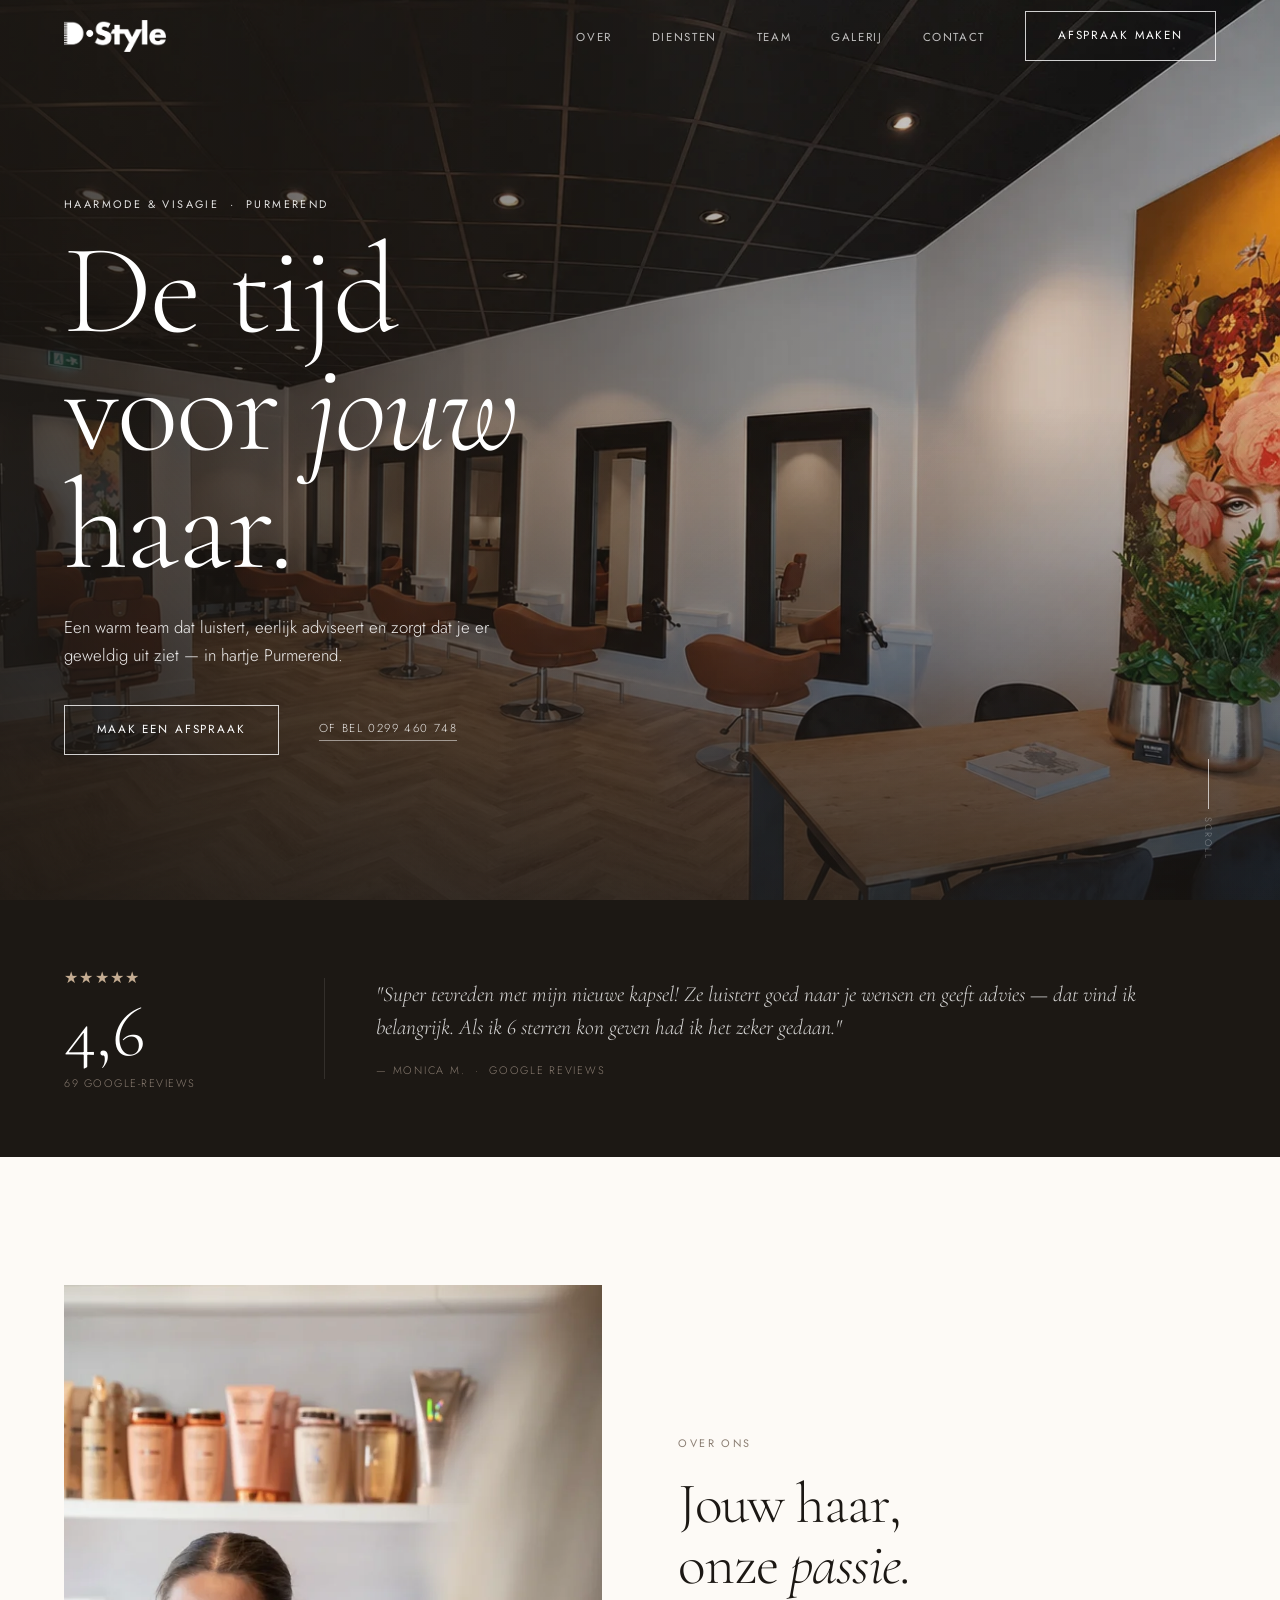
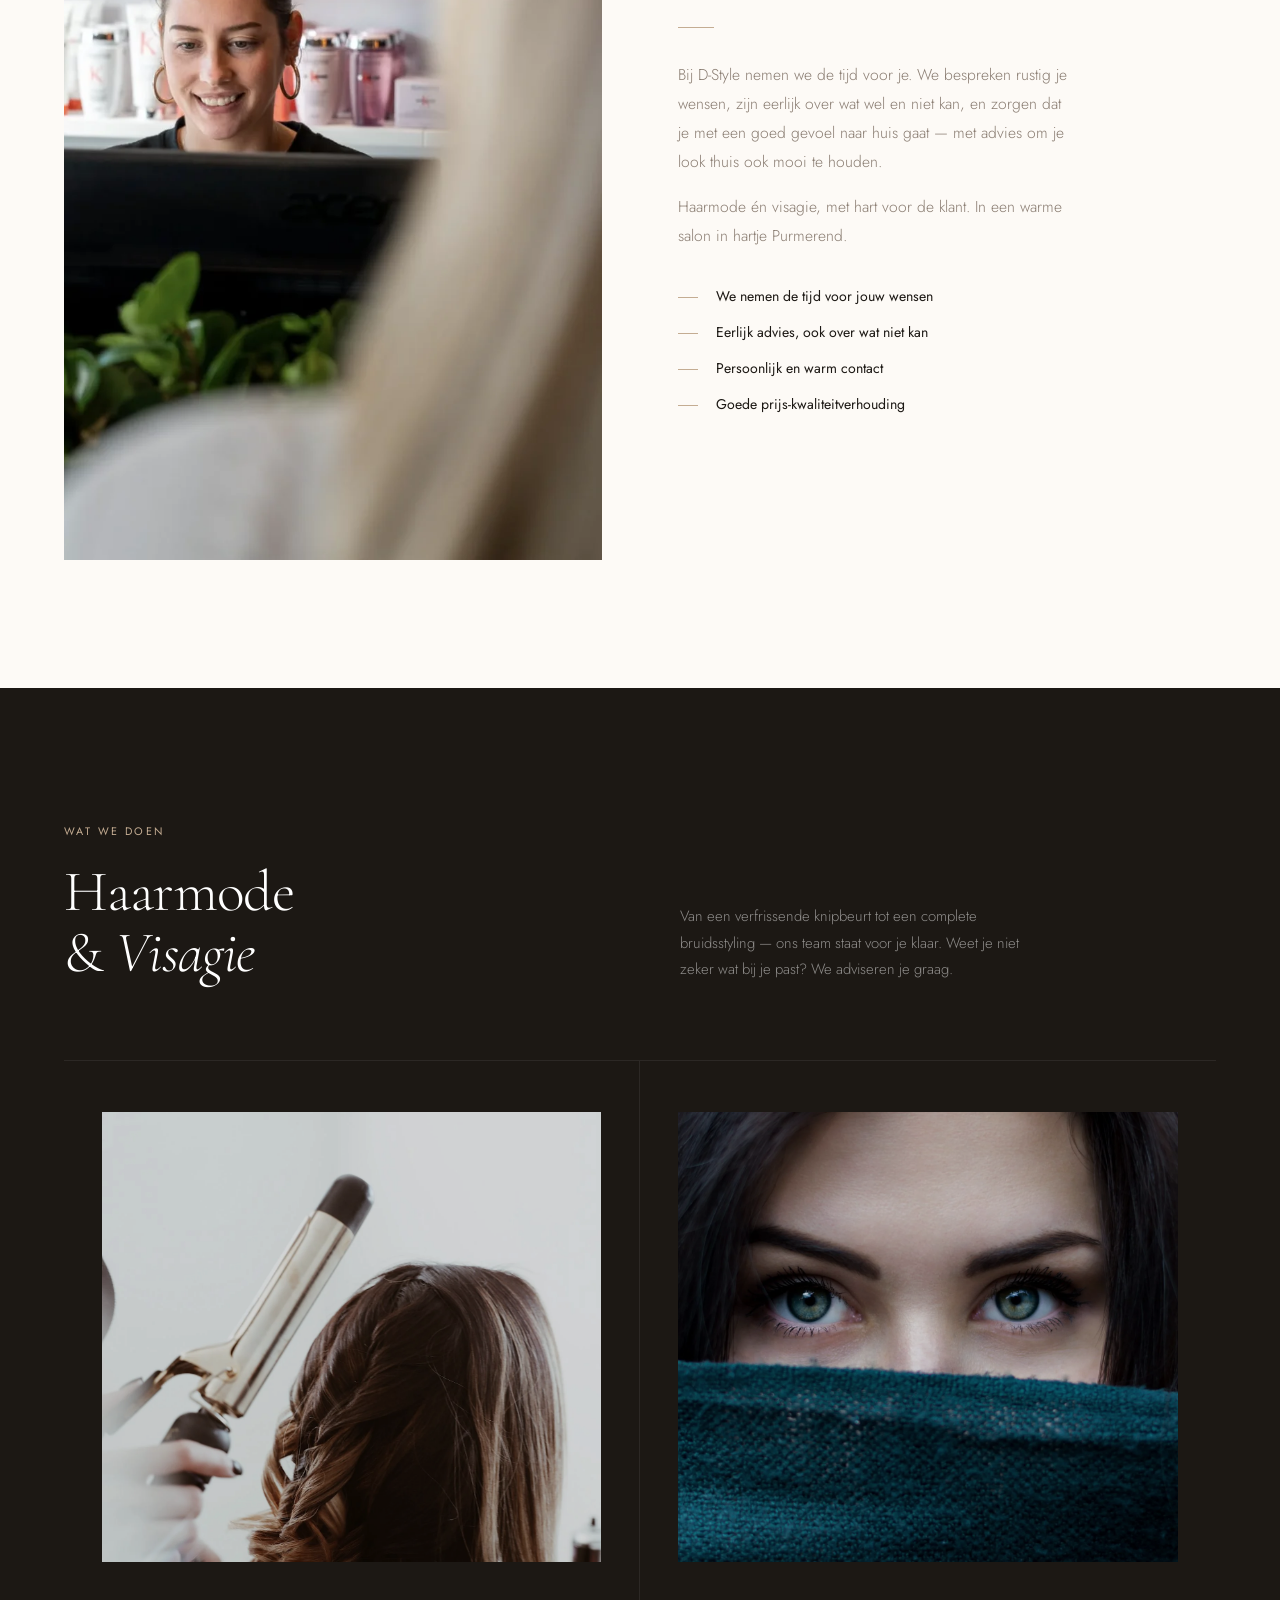
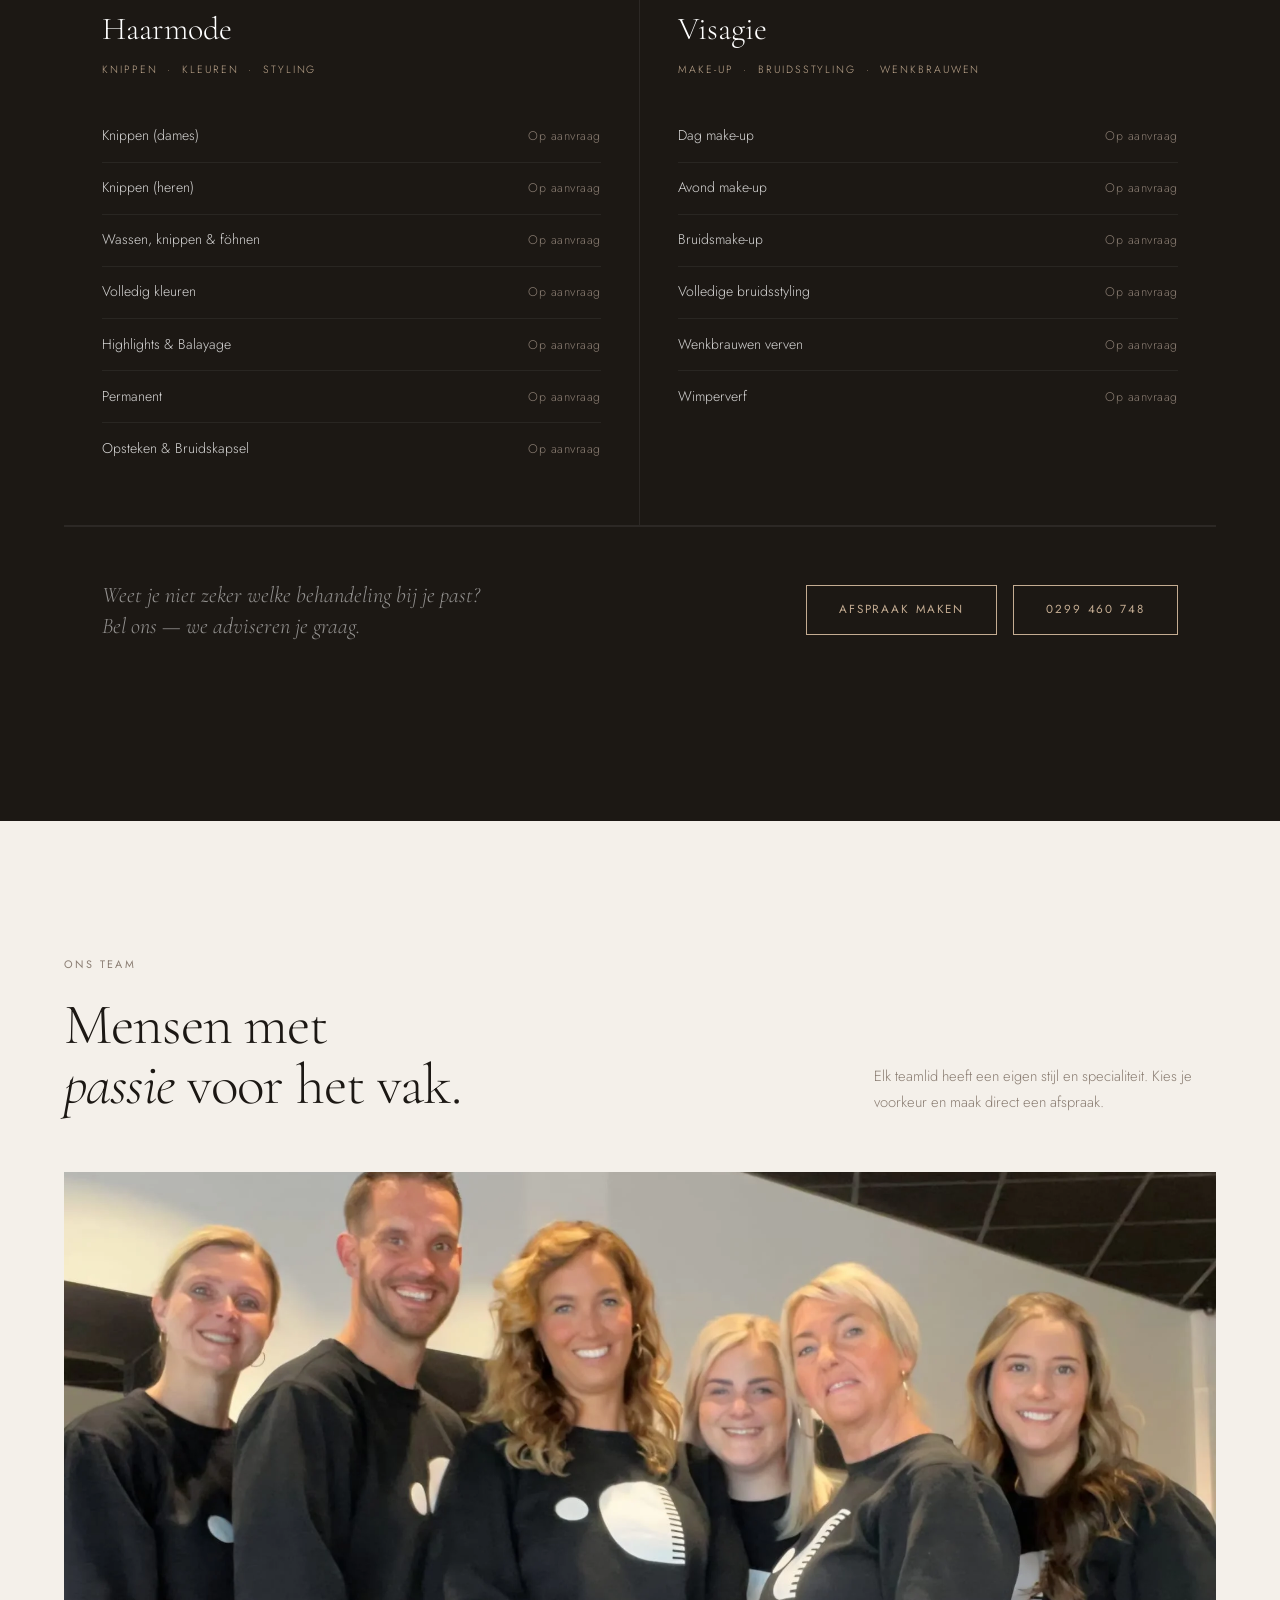
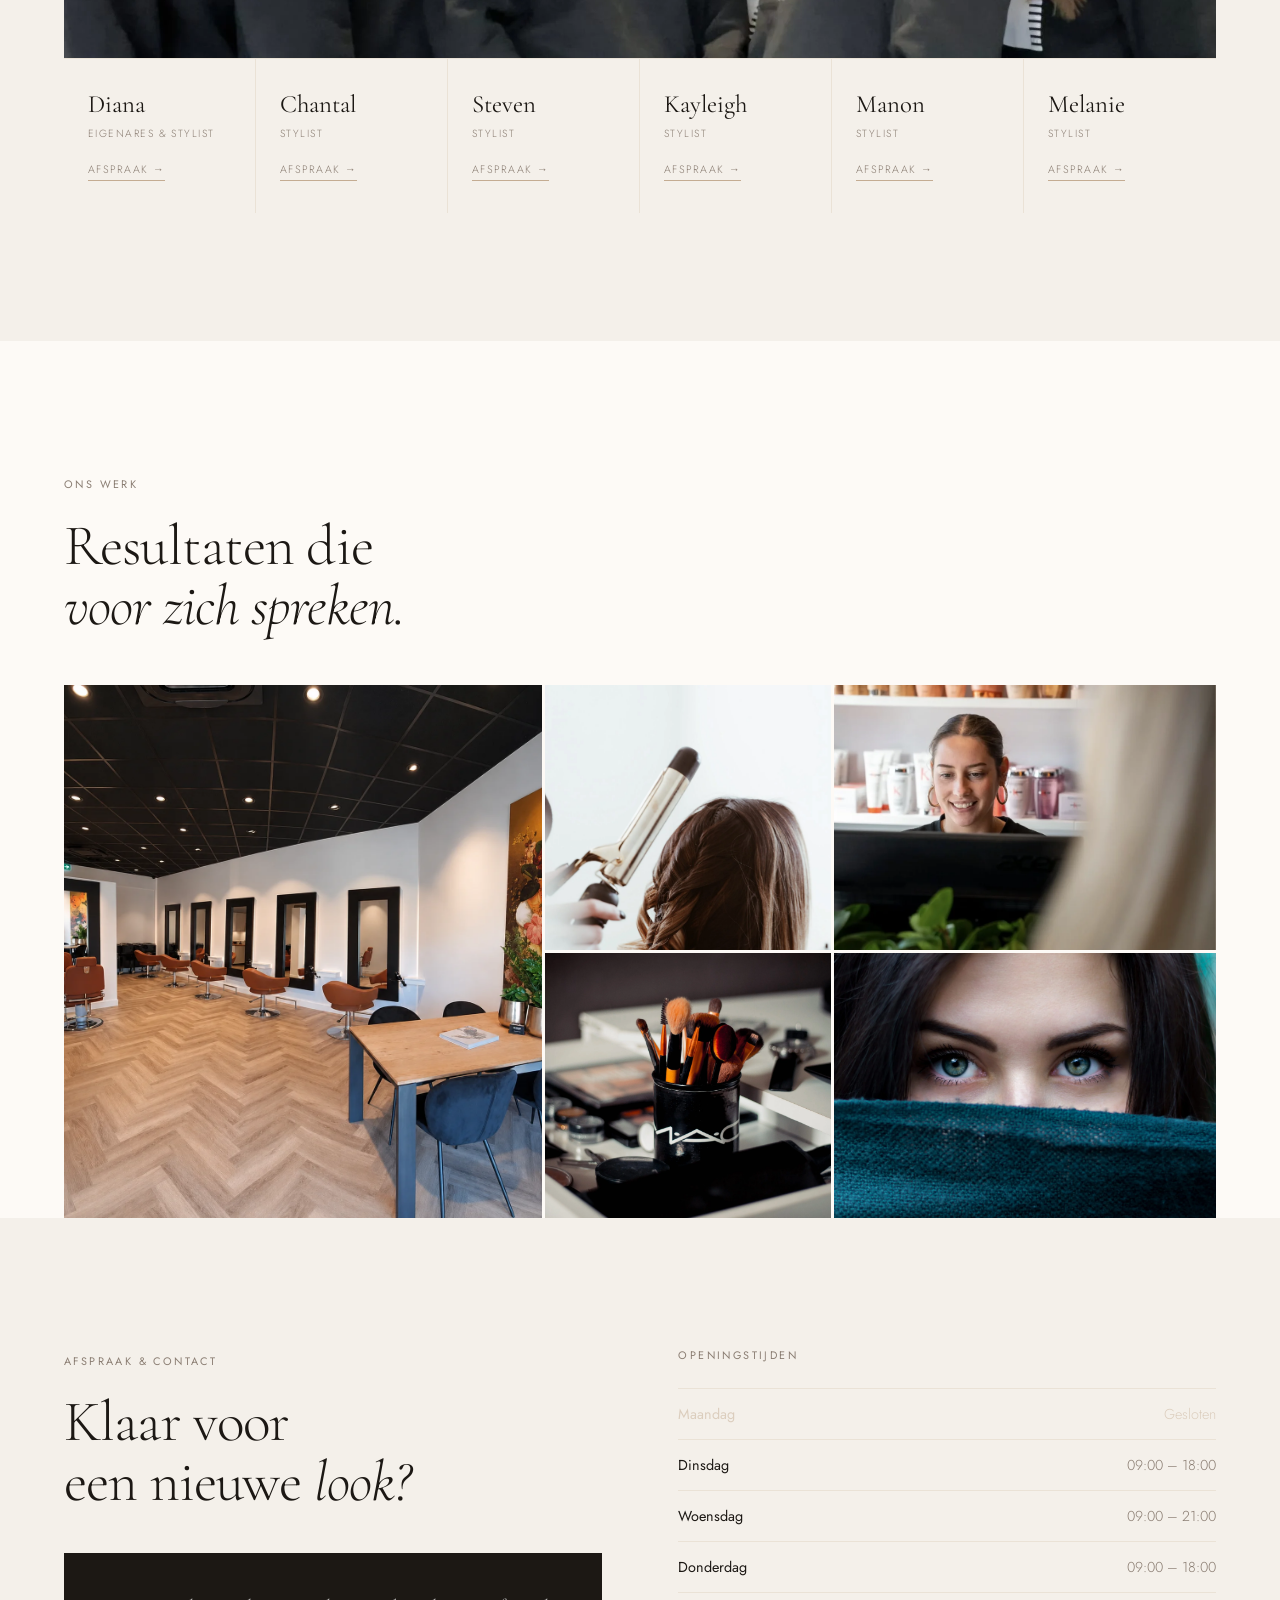
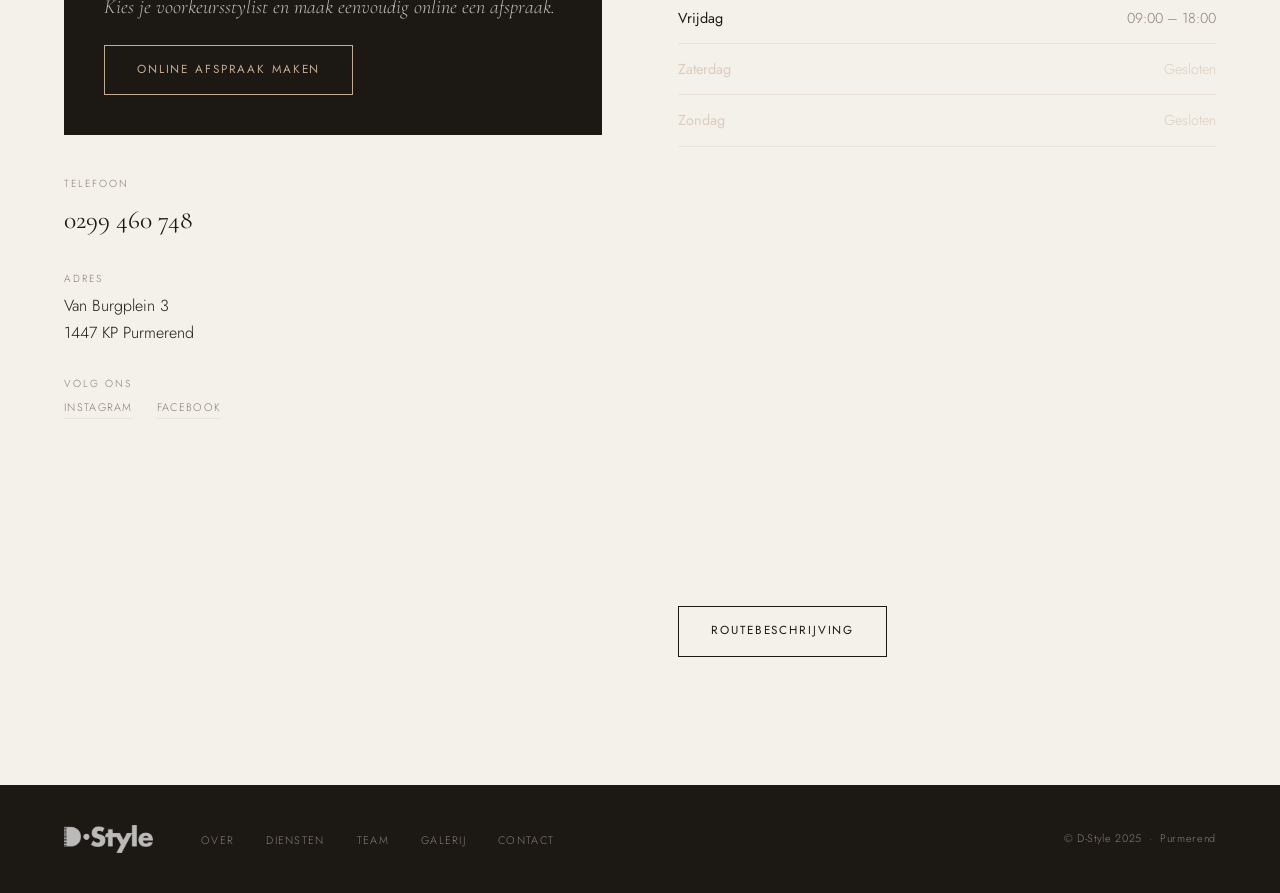
==== commit f5f7997c: "Converteer foto's naar WebP: ~93% kleiner, referenties bijgewerkt Co-Authored-By: Claude Sonnet 4.6 " ====
--- a/index.html
+++ b/index.html
@@ -12,11 +12,14 @@
   <meta property="og:description" content="Vakmanschap met hart voor jouw look. Online afspraken in hartje Purmerend.">
   <meta property="og:type"        content="website">
   <meta property="og:url"         content="https://d-style.nl">
-  <meta property="og:image"       content="https://d-style.nl/images/team-image.png">
+  <meta property="og:image"       content="https://d-style.nl/images/team-image.webp">
 
   <link rel="preconnect" href="https://fonts.googleapis.com">
   <link rel="preconnect" href="https://fonts.gstatic.com" crossorigin>
   <link href="https://fonts.googleapis.com/css2?family=Cormorant+Garamond:ital,wght@0,300;0,400;0,500;1,300;1,400;1,500&family=Jost:wght@300;400;500&display=swap" rel="stylesheet">
+  <link rel="icon" type="image/png" sizes="32x32" href="images/icon.png">
+  <link rel="icon" type="image/png" sizes="180x180" href="images/icon.png">
+  <link rel="apple-touch-icon" href="images/icon.png">
   <link rel="stylesheet" href="styles.css">
 
   <script type="application/ld+json">
@@ -160,7 +163,7 @@
         <div class="over__g">
           <div class="over__media" data-r>
             <img class="over__img"
-                 src="images/cassier.png"
+                 src="images/cassier.webp"
                  alt="Een van de stylisten van D-Style verwelkomt klanten met een glimlach achter de receptie"
                  loading="lazy" width="700" height="875">
             <div class="over__accent" aria-hidden="true"></div>
@@ -209,7 +212,7 @@
         <div class="diensten__cols">
           <div class="diensten__col" data-r>
             <img class="diensten__col-img"
-                 src="images/hair-dryer-image.png"
+                 src="images/hair-dryer-image.webp"
                  alt="Stylist die met een krultang krullen vormt in lang kastanjebruin haar"
                  loading="lazy" width="800" height="450">
             <h3 class="diensten__col-tit">Haarmode</h3>
@@ -248,7 +251,7 @@
 
           <div class="diensten__col" data-r data-d="2">
             <img class="diensten__col-img"
-                 src="images/image-eyebrows.png"
+                 src="images/image-eyebrows.webp"
                  alt="Visueel resultaat van visagie: donkere wenkbrauwen en opvallende groene ogen"
                  loading="lazy" width="800" height="450"
                  style="object-position:center 20%;">
@@ -318,7 +321,7 @@
 
       <div class="team__photo-wrap" data-r>
         <img class="team__photo"
-             src="images/team-image.png"
+             src="images/team-image.webp"
              alt="Het volledige team van D-Style: Manon, Steven, Chantal, Kayleigh, Diana en Melanie in zwarte werkkleding"
              loading="lazy" width="1280" height="520">
       </div>
@@ -382,28 +385,28 @@
 
       <div class="gal" aria-label="Fotogalerij D-Style">
         <div class="gi" data-r>
-          <img src="images/salon-chairs.png"
+          <img src="images/salon-chairs.webp"
                alt="D-Style interieur: rij cognac kappersstoelen langs grote spiegels op een houten visgraatvloer"
                loading="lazy" width="600" height="1060">
         </div>
         <div class="gi" data-r data-d="1">
-          <img src="images/hair-dryer-image.png"
+          <img src="images/hair-dryer-image.webp"
                alt="Stylist vormt krullen in lang kastanjebruin haar met een krultang"
                loading="lazy" width="400" height="265"
                style="object-position:center 20%;">
         </div>
         <div class="gi" data-r data-d="2">
-          <img src="images/cassier.png"
+          <img src="images/cassier.webp"
                alt="Warme receptiesfeer bij D-Style, stylist achter de balie met producten op de achtergrond"
                loading="lazy" width="400" height="265">
         </div>
         <div class="gi" data-r data-d="3">
-          <img src="images/mac-kwasten.png"
+          <img src="images/mac-kwasten.webp"
                alt="MAC make-up kwasten in een beker — visagie gereedschap bij D-Style"
                loading="lazy" width="400" height="265">
         </div>
         <div class="gi" data-r data-d="4">
-          <img src="images/image-eyebrows.png"
+          <img src="images/image-eyebrows.webp"
                alt="Close-up visagie-resultaat: accentuerende wenkbrauwen en expressieve ogen"
                loading="lazy" width="400" height="265"
                style="object-position:center 22%;">
--- a/styles.css
+++ b/styles.css
@@ -158,7 +158,7 @@
 }
 .hero__bg {
   position:absolute; inset:0;
-  background:url('images/salon-chairs.png') center 20% / cover no-repeat;
+  background:url('images/salon-chairs.webp') center 20% / cover no-repeat;
   transform:scale(1.06);
   transition:transform 1.3s cubic-bezier(.33,1,.68,1);
   will-change:transform;
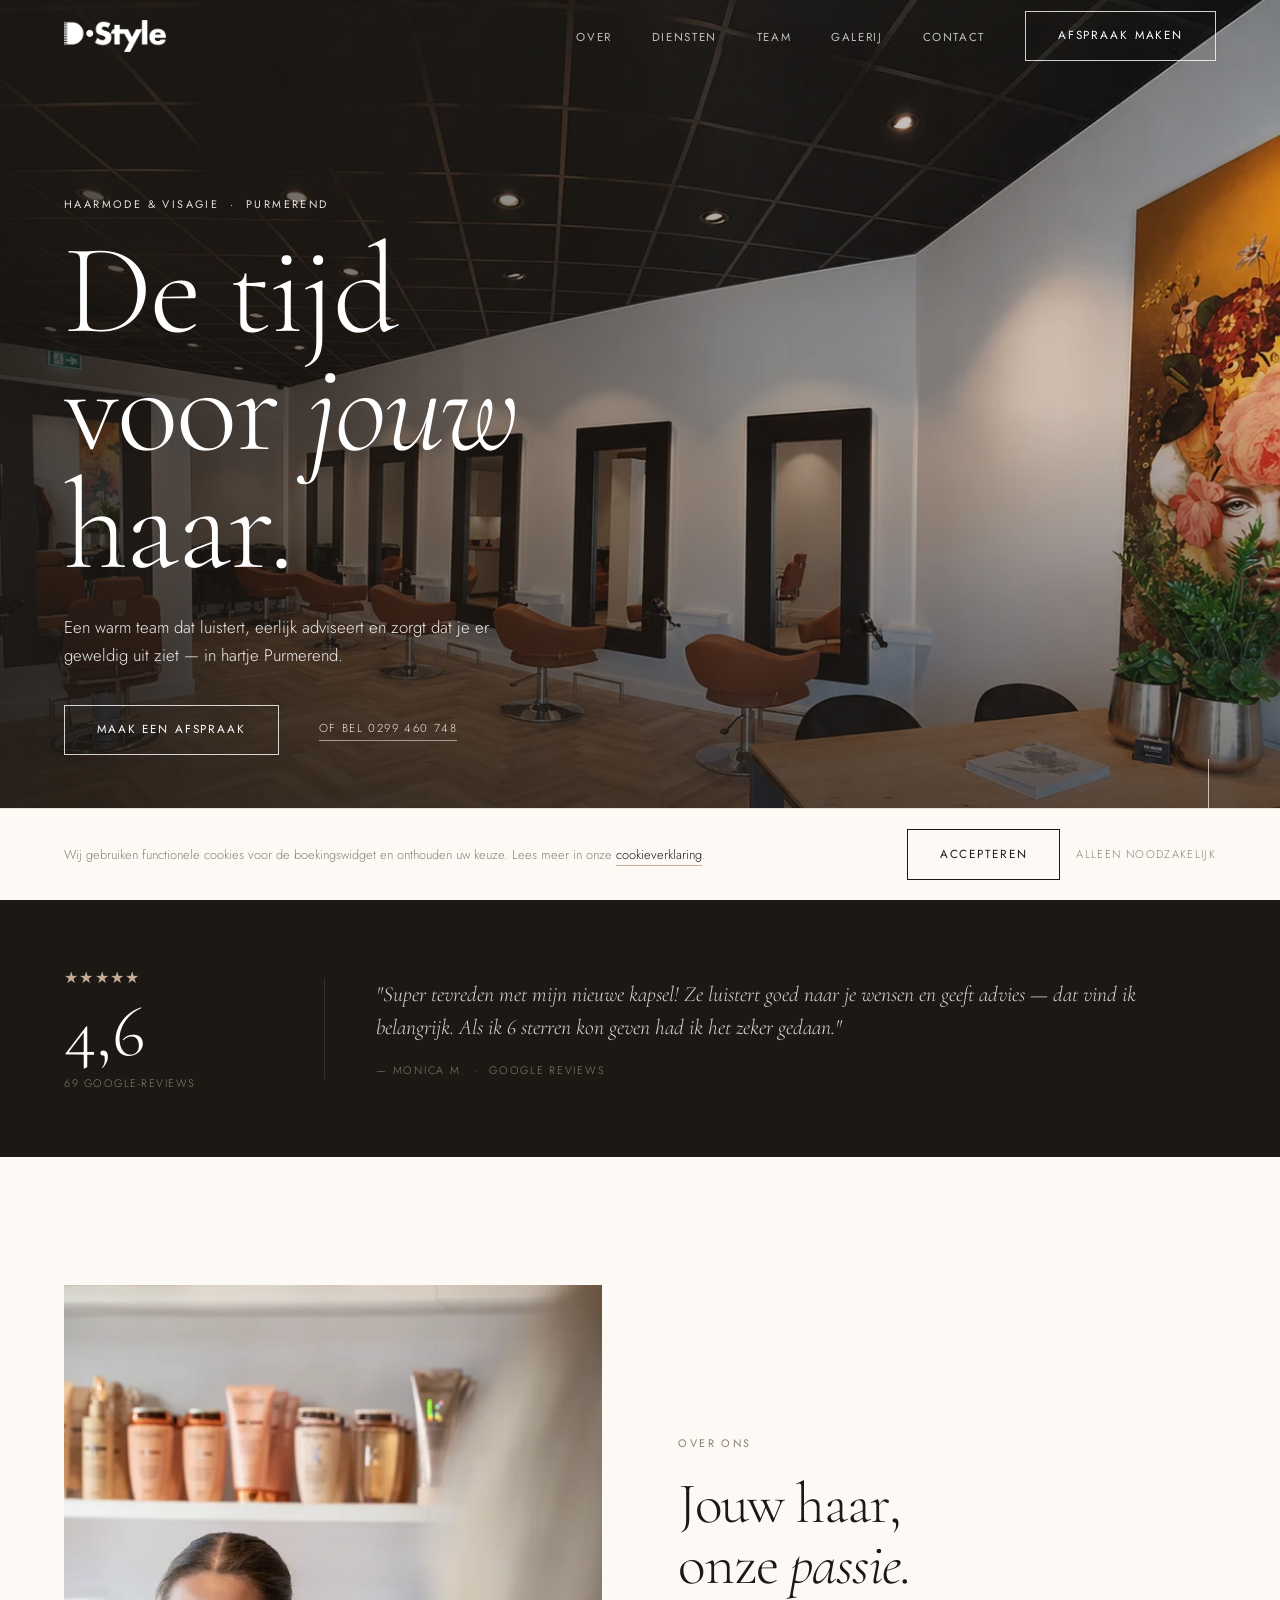
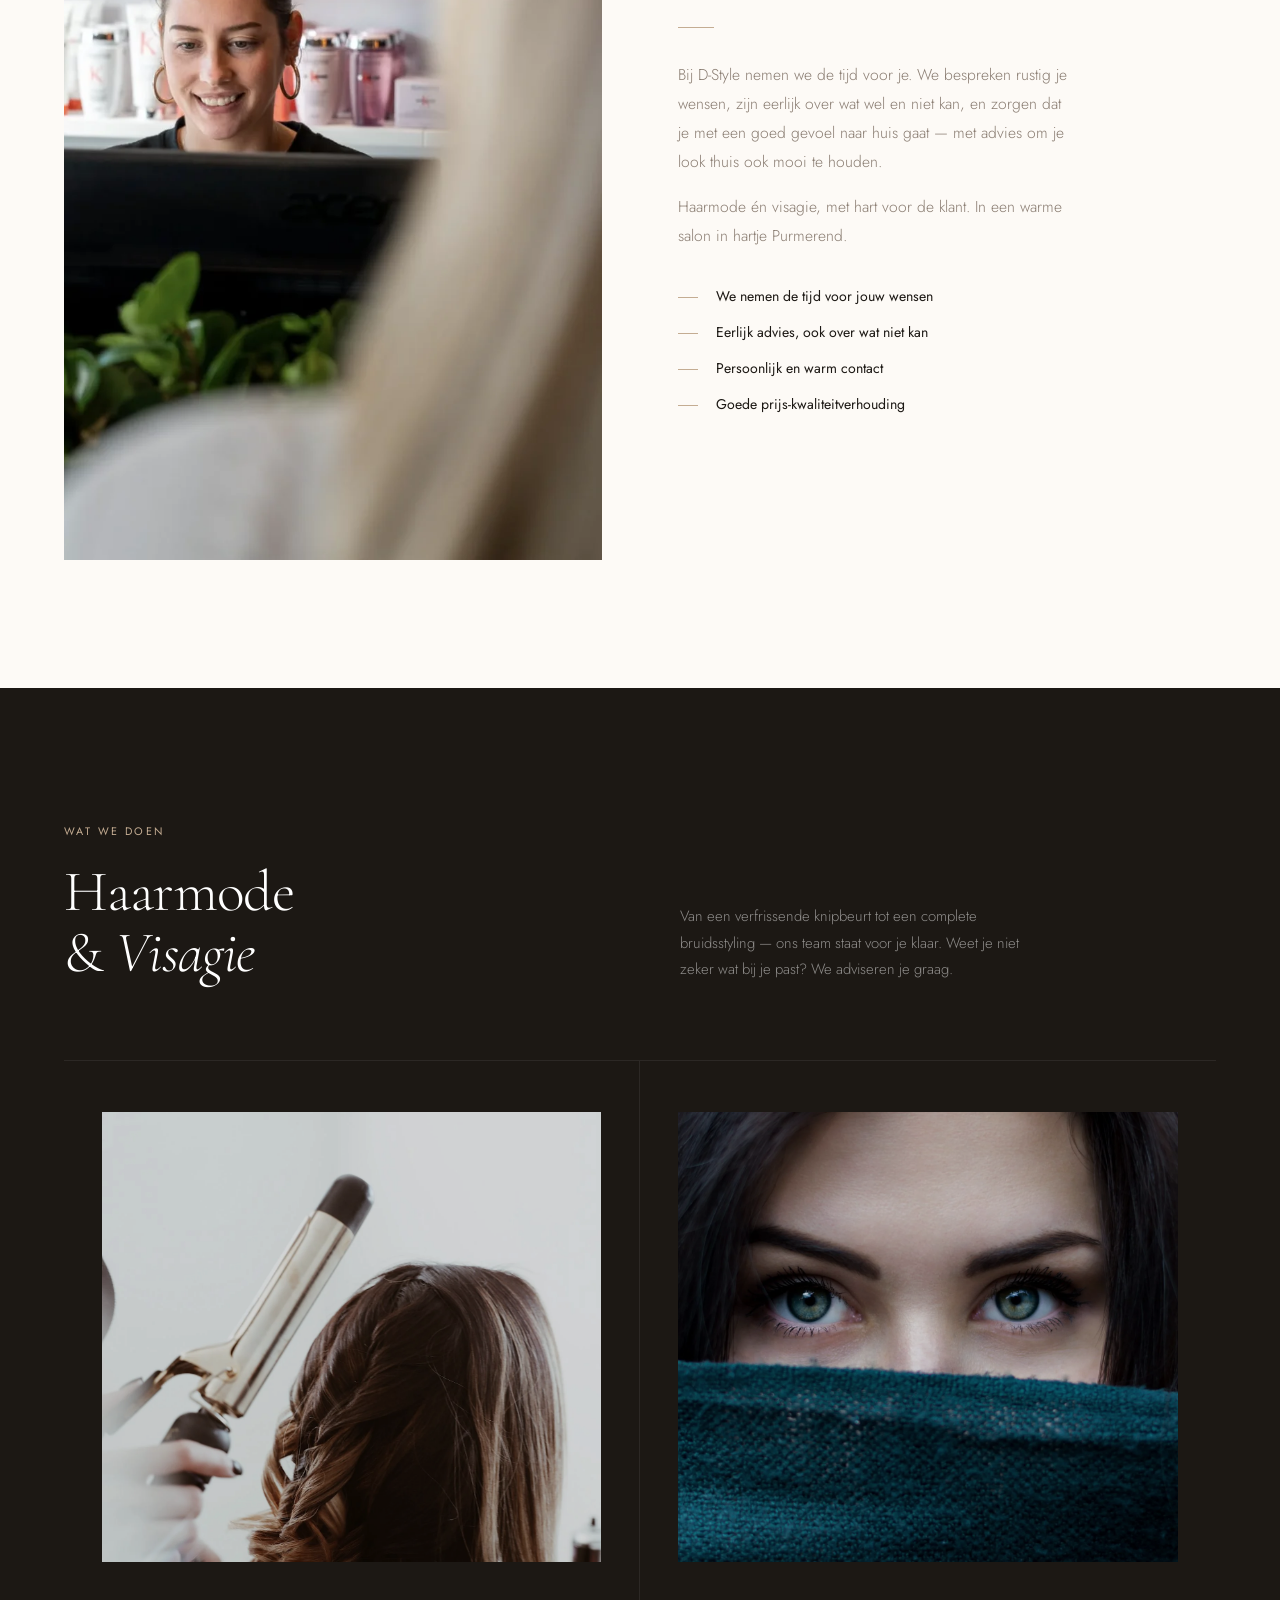
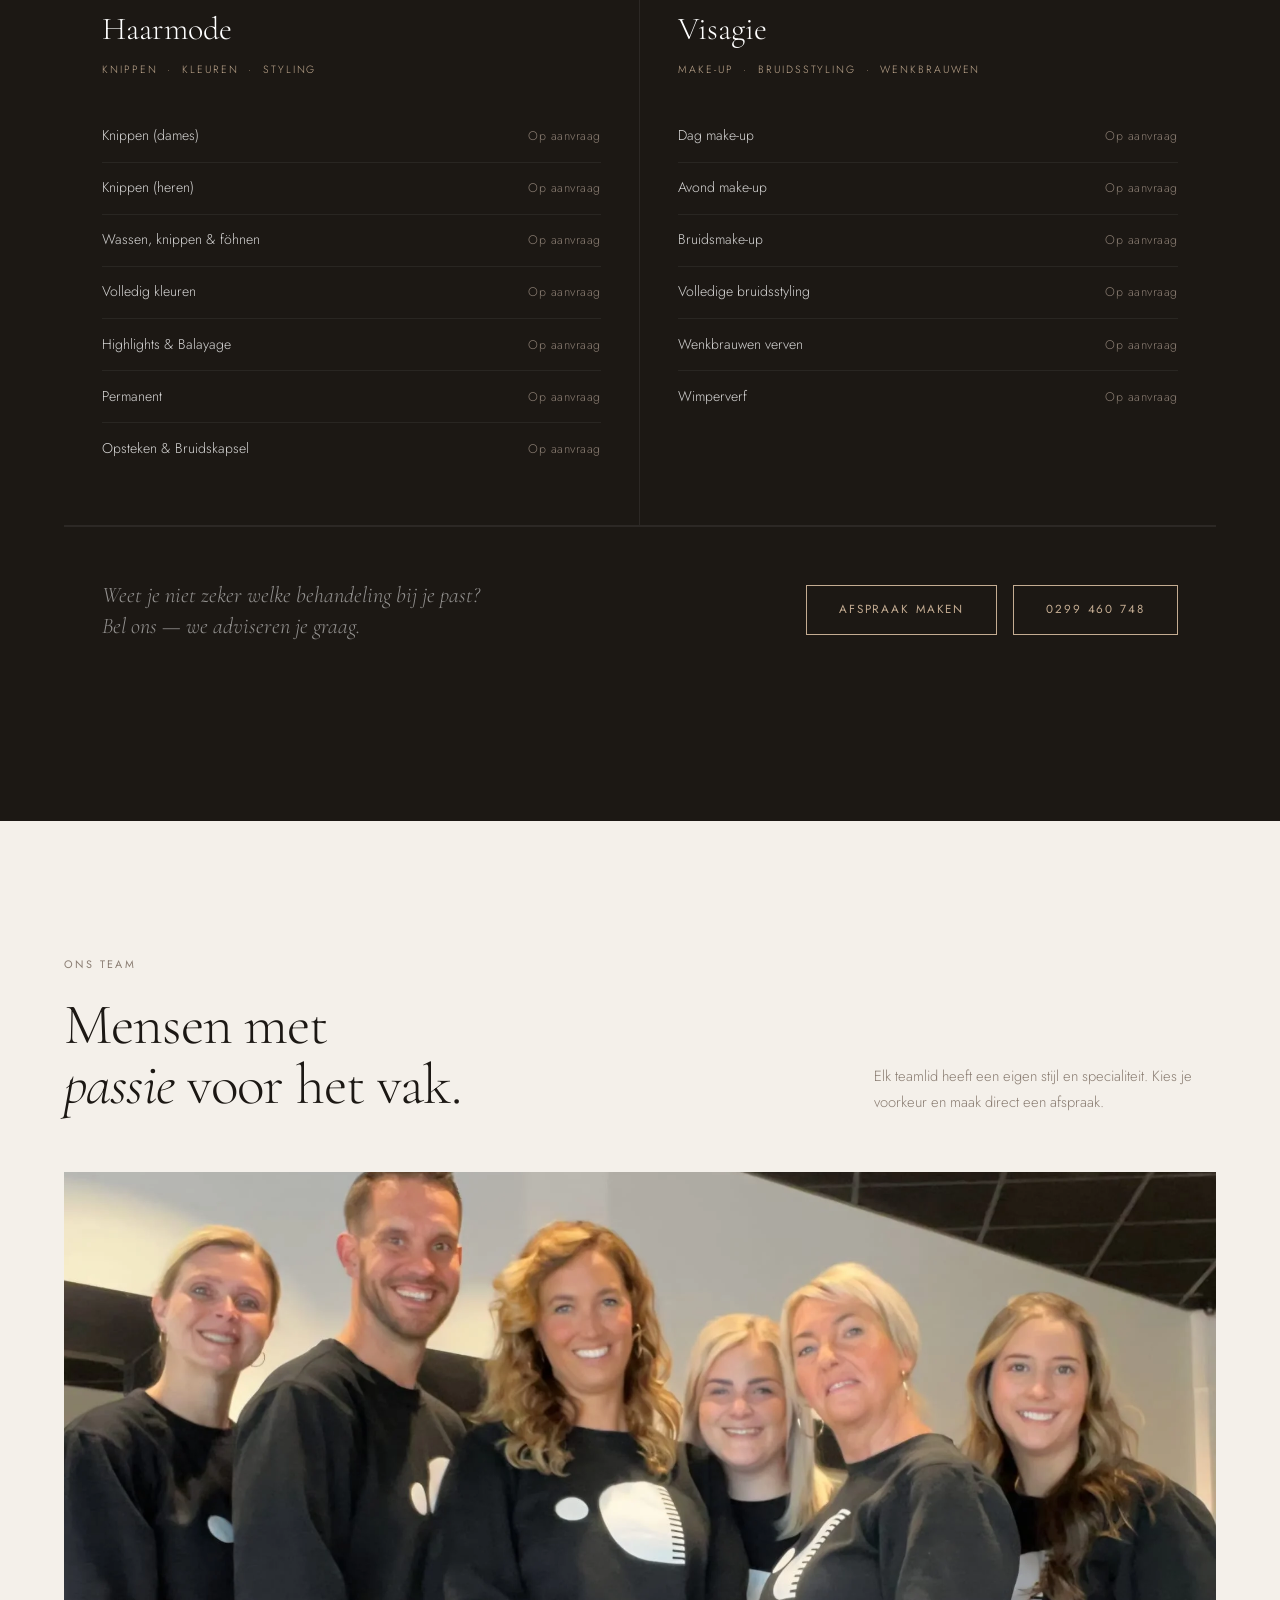
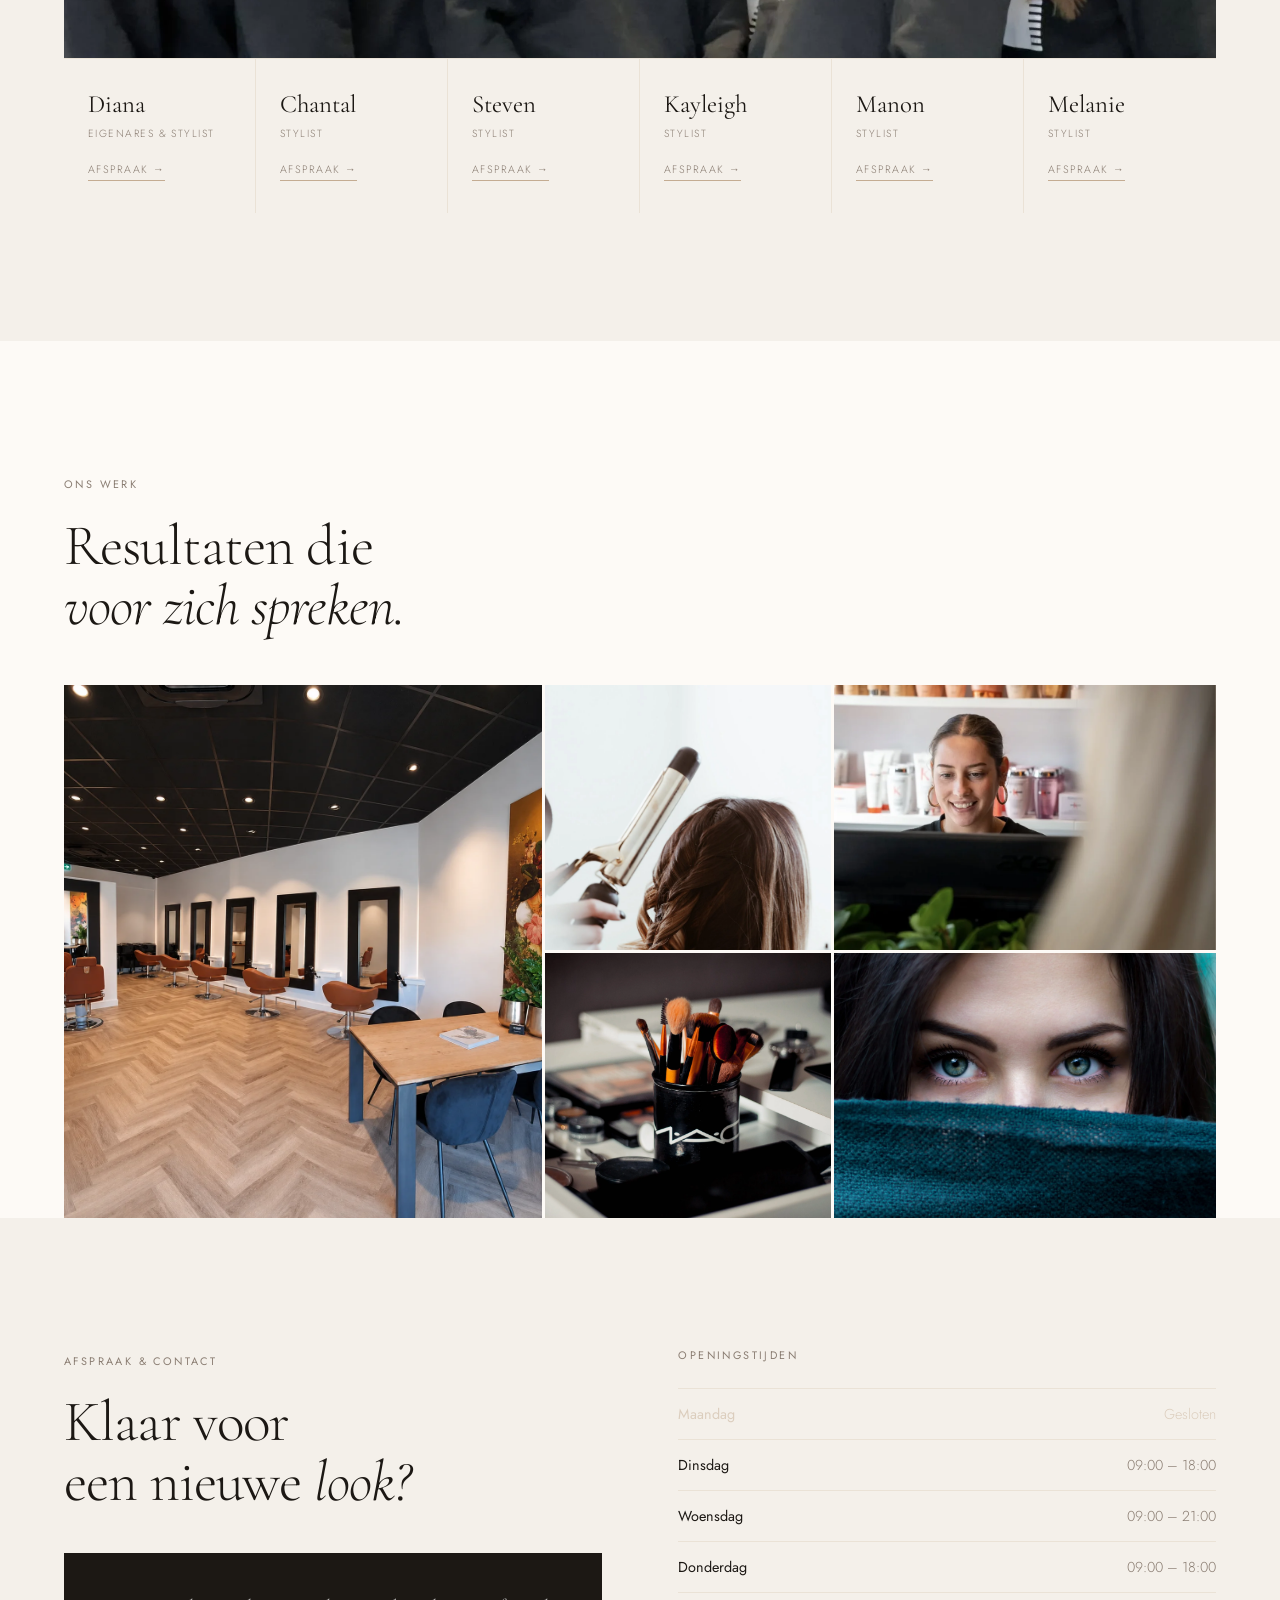
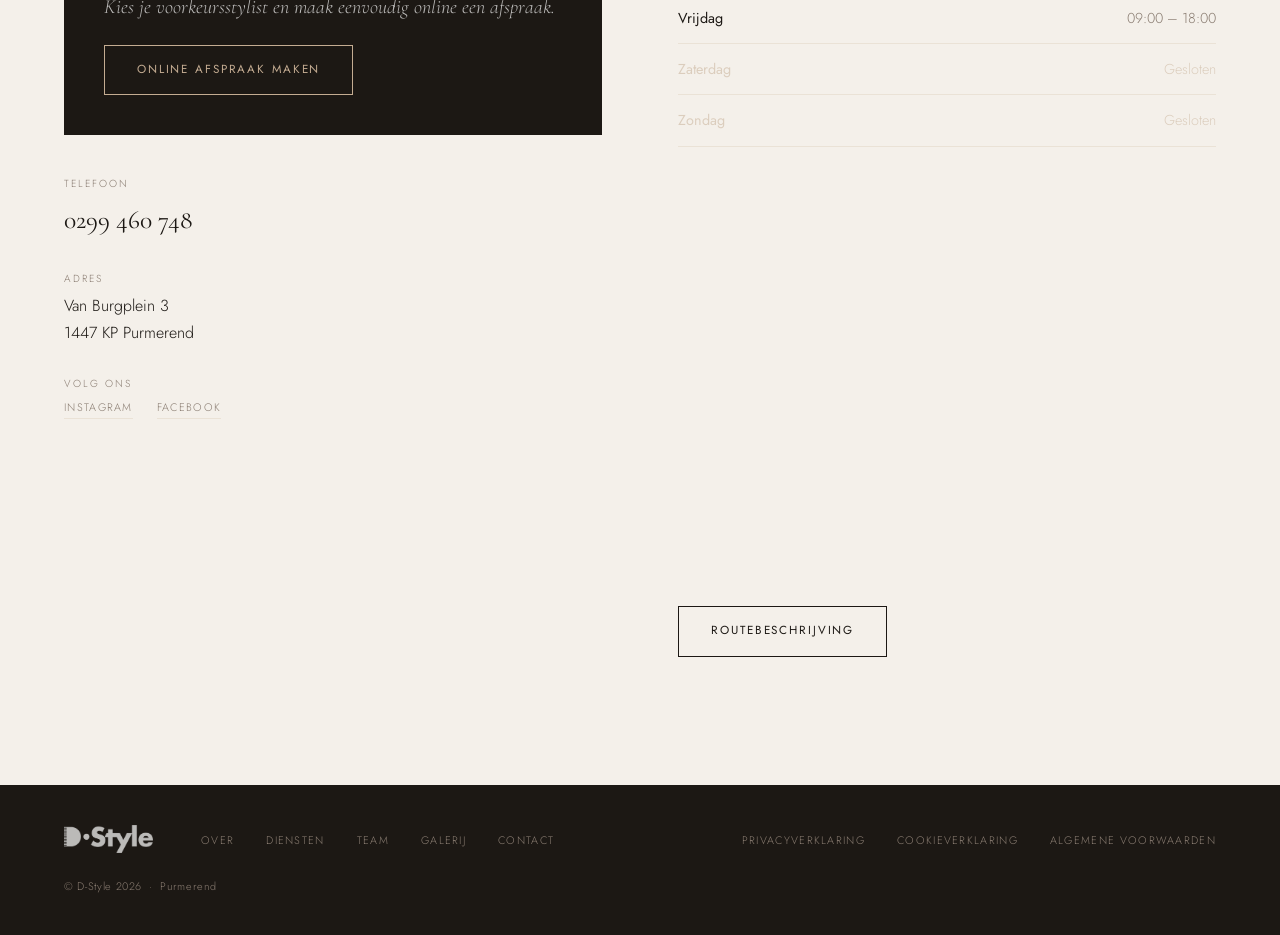
==== commit 7f26554a: "Voeg juridische pagina's en cookie-popup toe - privacy.html, cookies.html, voorwaarden.html (AVG-con" ====
--- a/index.html
+++ b/index.html
@@ -538,9 +538,29 @@
         <li><a href="#contact">Contact</a></li>
       </ul>
 
-      <p class="footer__copy">© D-Style 2025 &nbsp;·&nbsp; Purmerend</p>
+      <ul class="footer__nav footer__legal" role="list">
+        <li><a href="privacy.html">Privacyverklaring</a></li>
+        <li><a href="cookies.html">Cookieverklaring</a></li>
+        <li><a href="voorwaarden.html">Algemene voorwaarden</a></li>
+      </ul>
+
+      <p class="footer__copy">© D-Style 2026 &nbsp;·&nbsp; Purmerend</p>
     </div>
   </footer>
+
+  <!-- ══ COOKIE BAR ══════════════════════════════════ -->
+  <div class="cookie-bar" id="cookieBar" role="dialog" aria-label="Cookiemelding" aria-live="polite" hidden>
+    <div class="cookie-bar__inner">
+      <p class="cookie-bar__txt">
+        Wij gebruiken functionele cookies voor de boekingswidget en onthouden uw keuze.
+        Lees meer in onze <a href="cookies.html">cookieverklaring</a>.
+      </p>
+      <div class="cookie-bar__btns">
+        <button class="btn btn-dark" id="cookieAccept">Accepteren</button>
+        <button class="cookie-bar__decline" id="cookieDecline">Alleen noodzakelijk</button>
+      </div>
+    </div>
+  </div>
 
   <script src="main.js"></script>
 </body>
--- a/styles.css
+++ b/styles.css
@@ -503,9 +503,112 @@
   color:var(--taupe); transition:color .3s;
 }
 .footer__nav a:hover { color:var(--cream); }
+.footer__legal { margin-left:auto; }
 .footer__copy {
-  margin-left:auto; font-size:.68rem;
+  font-size:.68rem;
   letter-spacing:.06em; color:var(--taupe);
+}
+
+/* ─── COOKIE BAR ────────────────────────────── */
+.cookie-bar {
+  position:fixed; inset:auto 0 0;
+  background:var(--cream-alt);
+  border-top:1px solid var(--sand-light);
+  padding:1.25rem var(--px);
+  z-index:200;
+  transform:translateY(100%);
+  transition:transform .45s var(--ease);
+}
+.cookie-bar.visible { transform:none; }
+.cookie-bar__inner {
+  max-width:var(--max); margin:0 auto;
+  display:flex; align-items:center;
+  flex-wrap:wrap; gap:1rem 2rem;
+}
+.cookie-bar__txt {
+  flex:1; min-width:220px;
+  font-size:.8rem; color:var(--taupe); line-height:1.55;
+}
+.cookie-bar__txt a {
+  color:var(--espresso); border-bottom:1px solid var(--sand);
+  padding-bottom:1px; transition:border-color .2s;
+}
+.cookie-bar__txt a:hover { border-color:var(--espresso); }
+.cookie-bar__btns {
+  display:flex; align-items:center; gap:1rem; flex-shrink:0;
+}
+.cookie-bar__decline {
+  font-size:.7rem; letter-spacing:.12em; text-transform:uppercase;
+  color:var(--taupe); background:none; border:none;
+  padding:.5rem 0; cursor:pointer;
+  border-bottom:1px solid transparent;
+  transition:color .2s, border-color .2s;
+}
+.cookie-bar__decline:hover { color:var(--espresso); border-color:var(--taupe); }
+
+/* ─── LEGAL PAGES ───────────────────────────── */
+.legal-back {
+  margin-left:auto;
+  font-size:.7rem; letter-spacing:.12em; text-transform:uppercase;
+  color:var(--taupe); transition:color .2s;
+}
+.legal-back:hover { color:var(--espresso); }
+
+.legal {
+  padding-top:calc(var(--nav-h) + 3rem);
+  padding-bottom:5rem;
+  min-height:80vh;
+}
+.legal__inner {
+  max-width:720px; margin:0 auto; padding:0 var(--px);
+}
+.legal__h1 {
+  font-size:clamp(2.4rem,6vw,4rem);
+  color:var(--espresso); margin-top:.75rem; margin-bottom:.5rem;
+}
+.legal__intro {
+  font-size:.78rem; color:var(--taupe); letter-spacing:.05em;
+  margin-bottom:3rem; padding-bottom:2rem;
+  border-bottom:1px solid var(--sand-light);
+}
+
+.legal__body { display:flex; flex-direction:column; gap:0; }
+.legal__body h2 {
+  font-family:var(--font-d); font-size:1.35rem; font-weight:400;
+  color:var(--espresso); margin-top:2.5rem; margin-bottom:.6rem;
+}
+.legal__body h3 {
+  font-family:var(--font-b); font-size:.78rem; font-weight:500;
+  letter-spacing:.1em; text-transform:uppercase; color:var(--taupe);
+  margin-top:1.8rem; margin-bottom:.5rem;
+}
+.legal__body p {
+  font-size:.9rem; color:#3a3330; line-height:1.75;
+  margin-bottom:.9rem;
+}
+.legal__body ul {
+  margin:.2rem 0 .9rem 1.2rem;
+}
+.legal__body li {
+  font-size:.9rem; color:#3a3330; line-height:1.75; margin-bottom:.3rem;
+}
+.legal__body a {
+  color:var(--espresso); border-bottom:1px solid var(--sand);
+  padding-bottom:1px; transition:border-color .2s;
+}
+.legal__body a:hover { border-color:var(--espresso); }
+.legal__body table {
+  width:100%; border-collapse:collapse;
+  margin:1rem 0 1.5rem; font-size:.82rem;
+}
+.legal__body th {
+  text-align:left; padding:.6rem .8rem;
+  background:var(--sand-light); color:var(--espresso);
+  font-weight:400; letter-spacing:.04em;
+}
+.legal__body td {
+  padding:.55rem .8rem; color:#3a3330;
+  border-bottom:1px solid var(--sand-light);
 }
 
 /* ─── REVEAL ─────────────────────────────────── */
@@ -559,7 +662,11 @@
   }
   .gi { grid-column:auto !important; grid-row:auto !important; }
   .gi:nth-child(1) { grid-column:1/3 !important; }
-  .footer__copy { margin-left:0; }
+  .footer__legal { margin-left:0; }
+  .footer__copy  { margin-left:0; }
+}
+@media (max-width:500px) {
+  .cookie-bar__inner { flex-direction:column; align-items:flex-start; }
 }
 @media (max-width:500px) {
   .hero__ctas { flex-direction:column; align-items:flex-start; }
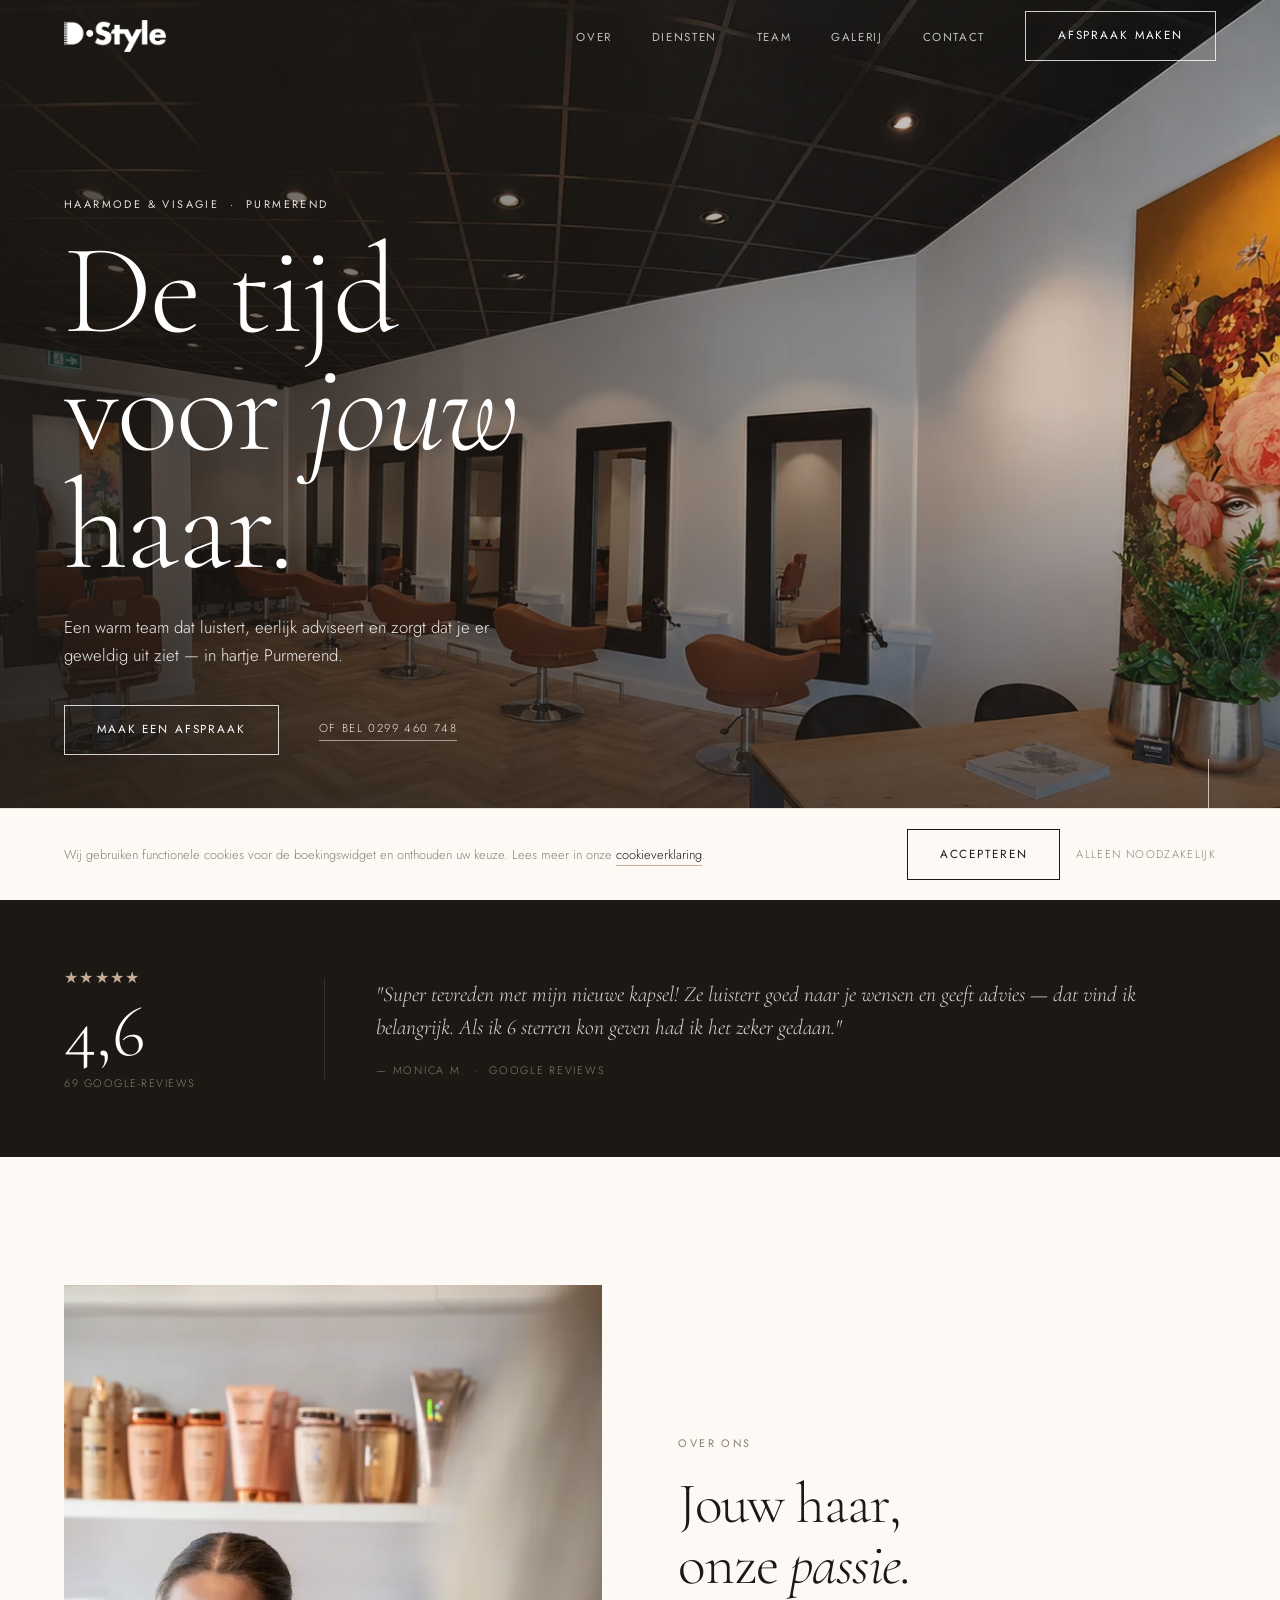
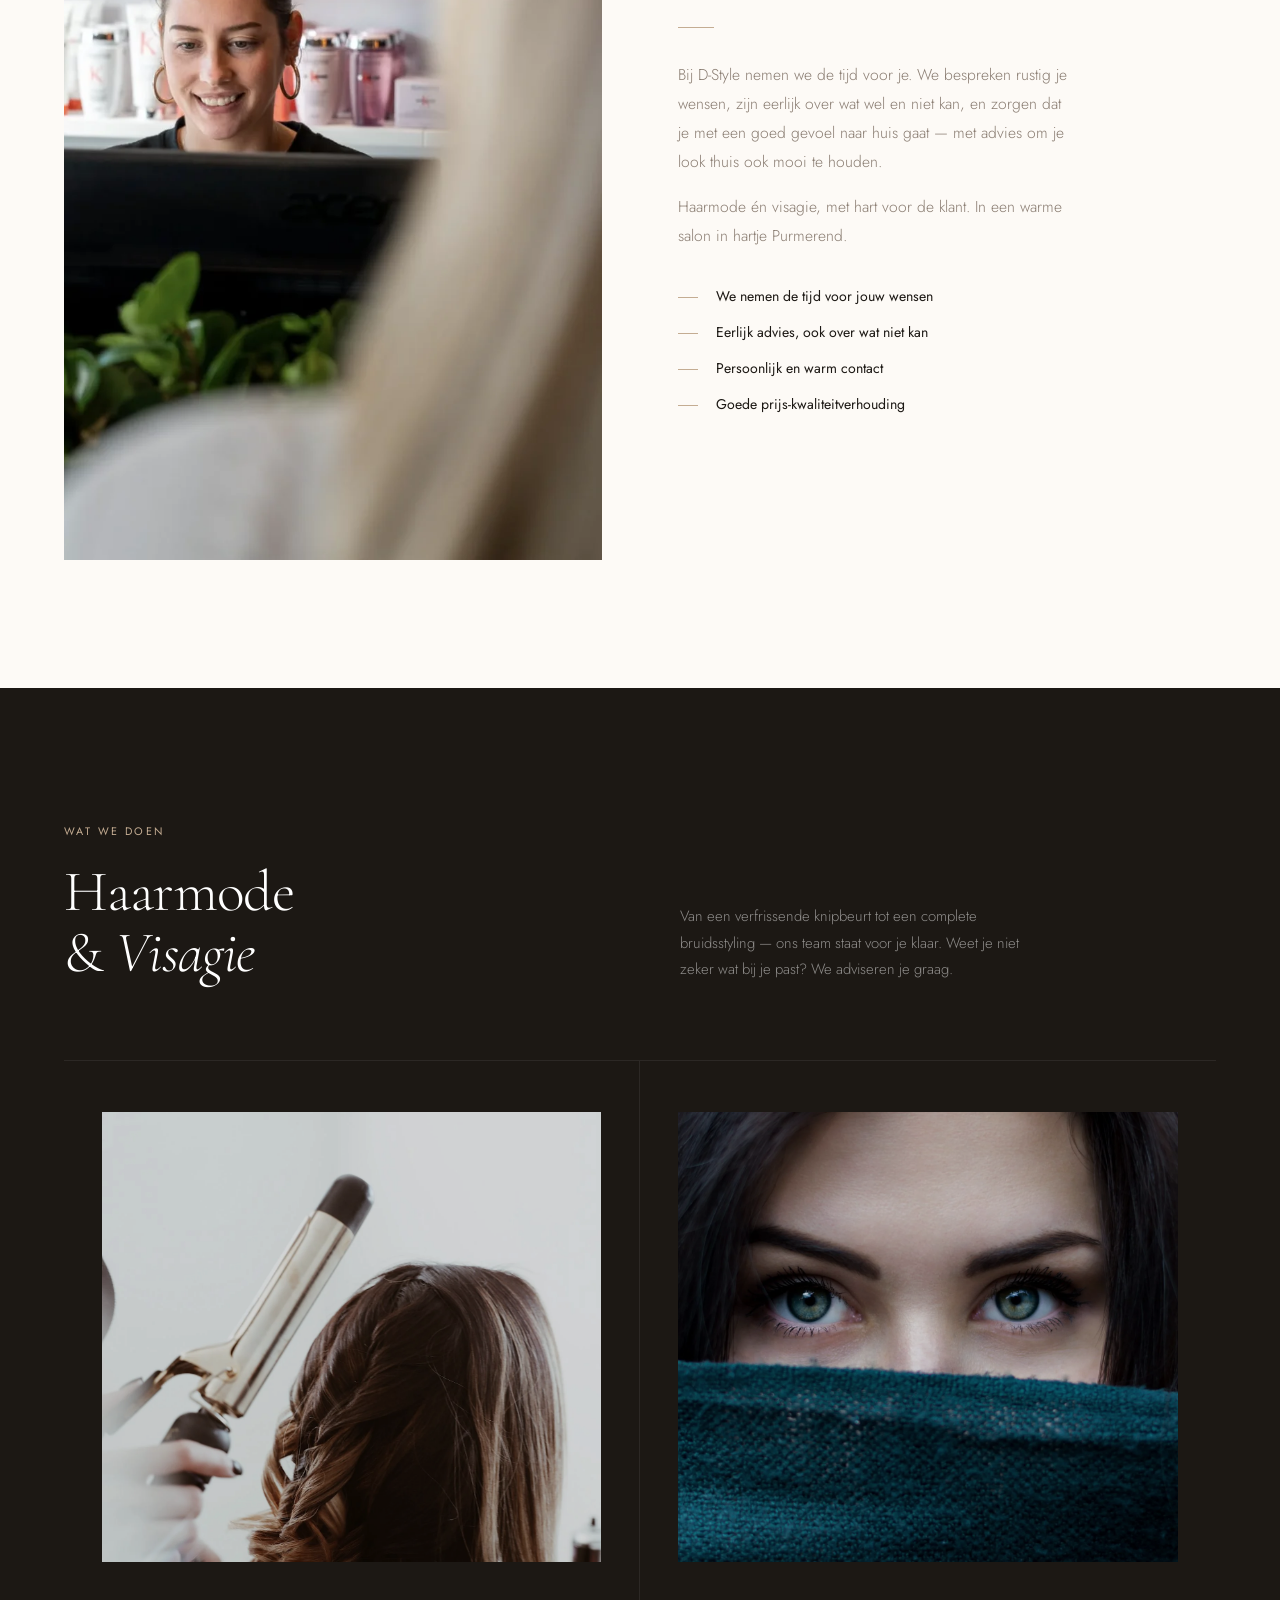
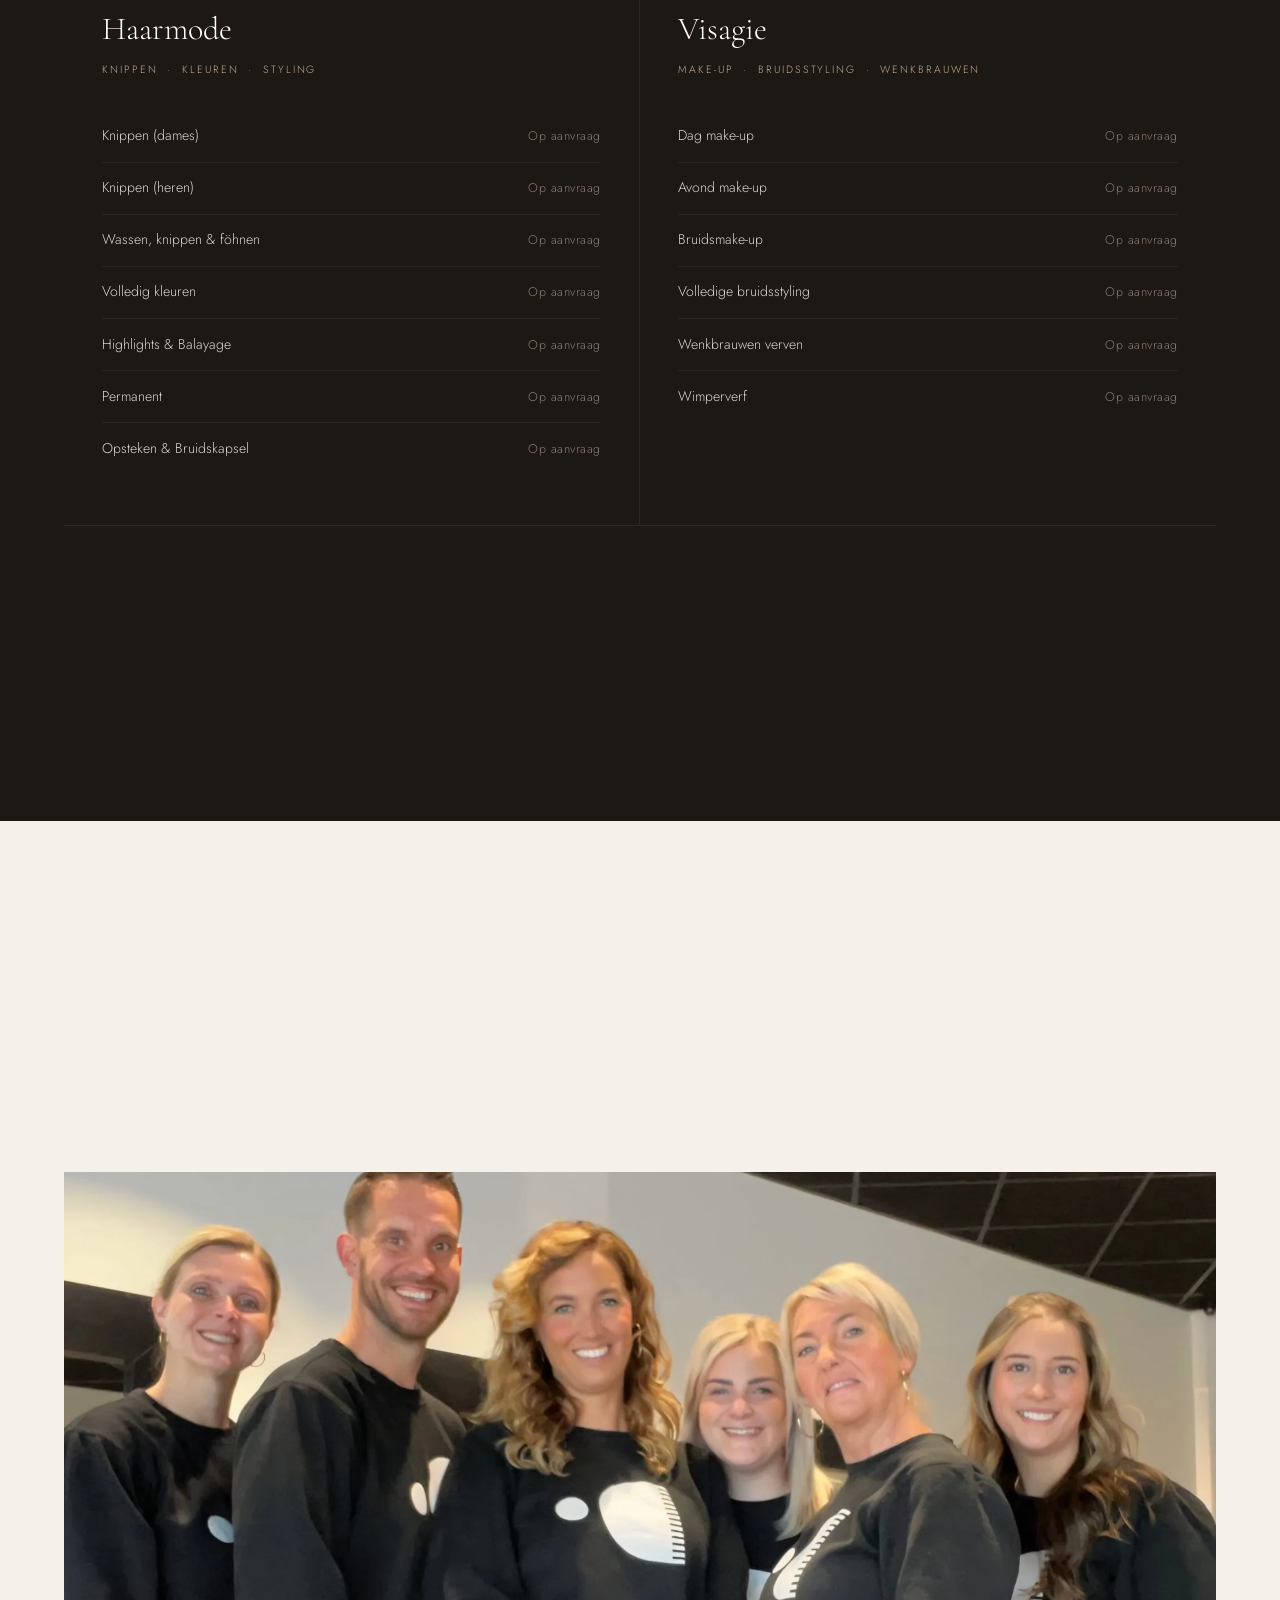
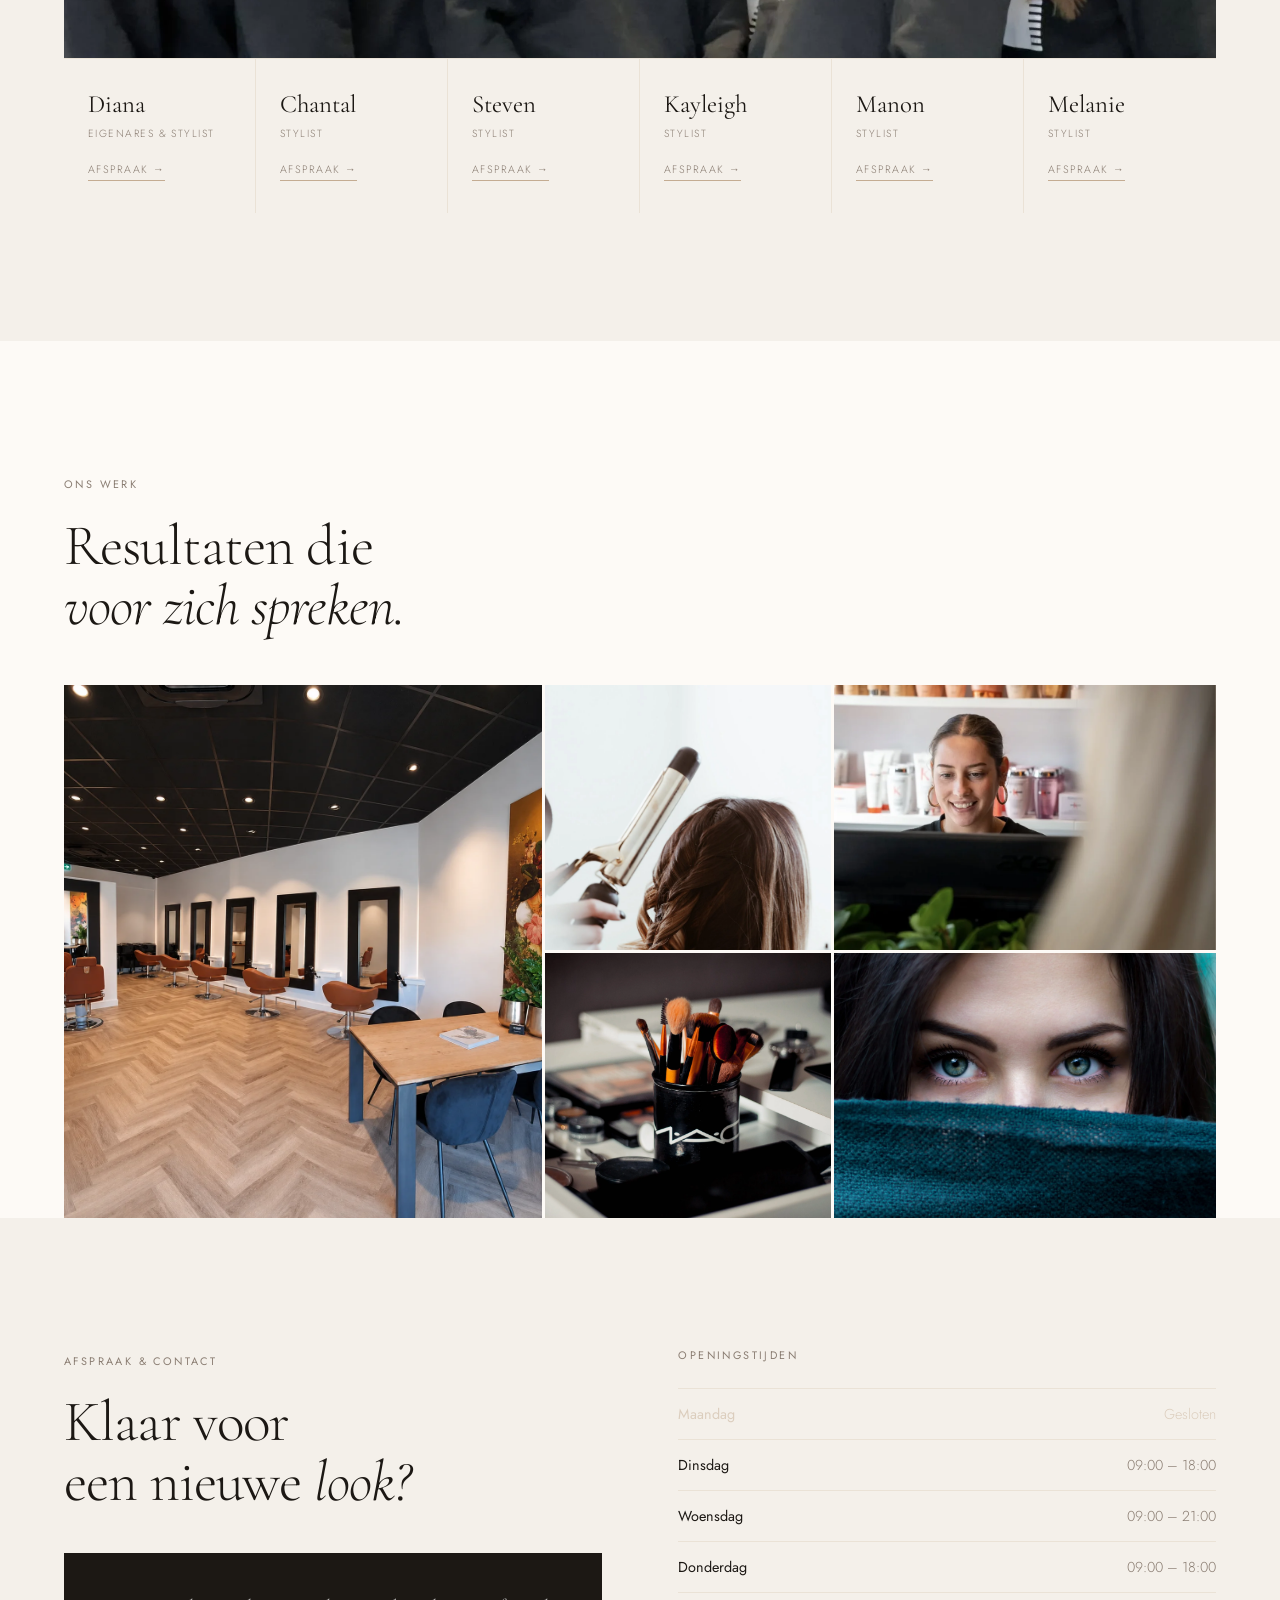
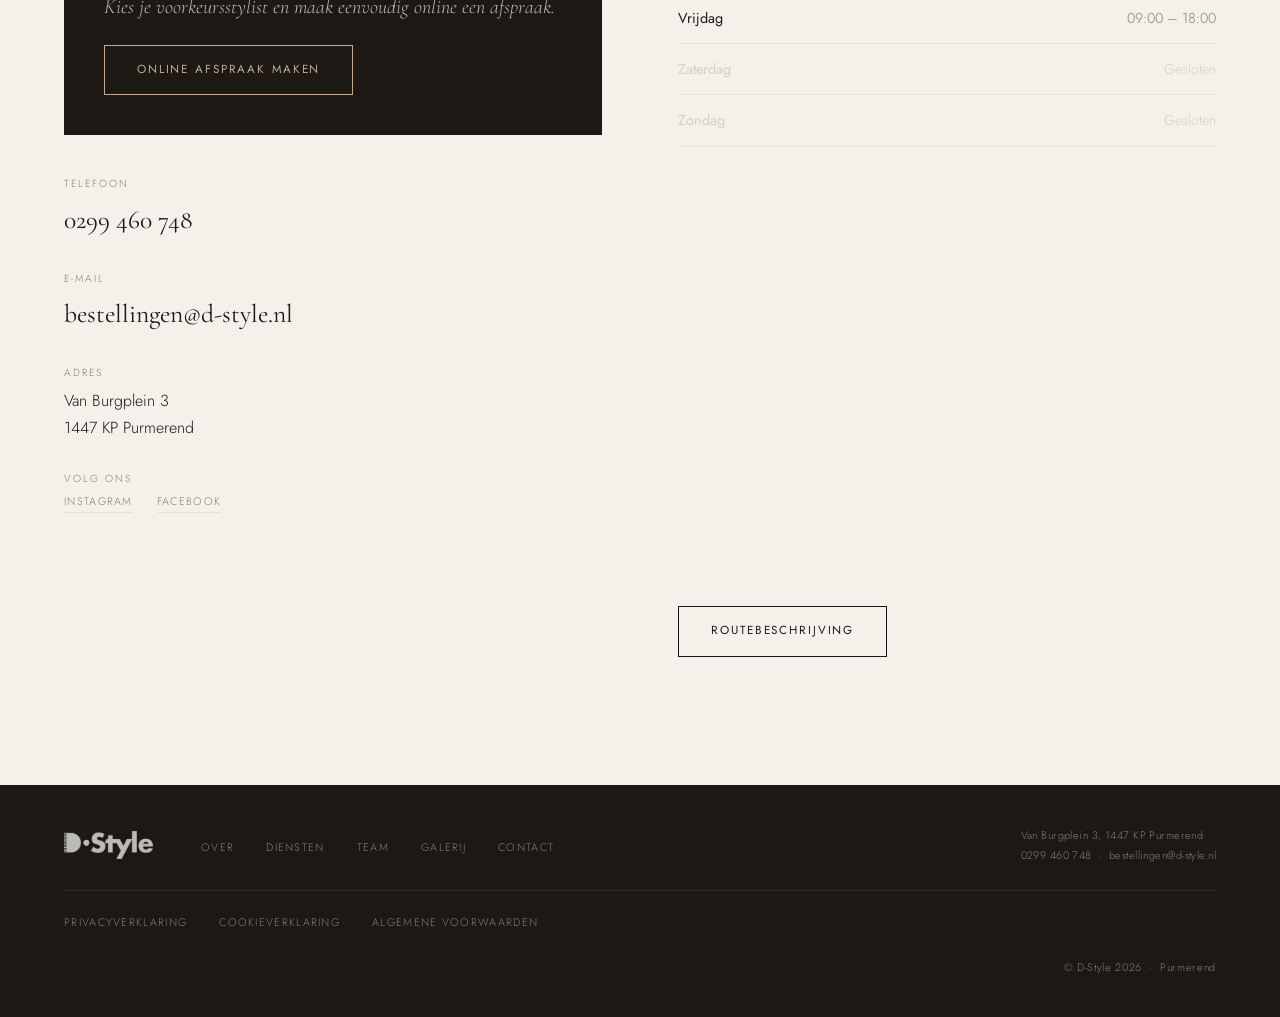
==== commit e5a769f2: "Voeg plaatsinformatie toe: e-mail in contact, adres + tel in footer Co-Authored-By: Claude Sonnet 4." ====
--- a/index.html
+++ b/index.html
@@ -446,6 +446,10 @@
                 </dd>
               </div>
               <div>
+                <dt>E-mail</dt>
+                <dd><a href="mailto:bestellingen@d-style.nl" class="contact__tel">bestellingen@d-style.nl</a></dd>
+              </div>
+              <div>
                 <dt>Adres</dt>
                 <dd>Van Burgplein 3<br>1447 KP Purmerend</dd>
               </div>
@@ -538,6 +542,13 @@
         <li><a href="#contact">Contact</a></li>
       </ul>
 
+      <address class="footer__addr">
+        Van Burgplein 3, 1447 KP Purmerend<br>
+        <a href="tel:+31299460748">0299&nbsp;460&nbsp;748</a>
+        &nbsp;·&nbsp;
+        <a href="mailto:bestellingen@d-style.nl">bestellingen@d-style.nl</a>
+      </address>
+
       <ul class="footer__nav footer__legal" role="list">
         <li><a href="privacy.html">Privacyverklaring</a></li>
         <li><a href="cookies.html">Cookieverklaring</a></li>
--- a/styles.css
+++ b/styles.css
@@ -118,6 +118,10 @@
 .nav.solid .nav__links a:hover { color:var(--espresso); }
 
 .nav__cta { margin-left:2.5rem; }
+.nav.solid .nav__cta {
+  color:var(--espresso); border-color:var(--espresso);
+}
+.nav.solid .nav__cta:hover { background:var(--espresso); color:var(--cream); }
 
 .nav__burger {
   display:none; flex-direction:column; gap:5px;
@@ -503,9 +507,16 @@
   color:var(--taupe); transition:color .3s;
 }
 .footer__nav a:hover { color:var(--cream); }
-.footer__legal { margin-left:auto; }
+.footer__addr {
+  font-style:normal; font-size:.68rem;
+  color:var(--taupe); letter-spacing:.04em; line-height:1.9;
+  margin-left:auto;
+}
+.footer__addr a { color:var(--taupe); transition:color .3s; }
+.footer__addr a:hover { color:var(--cream); }
+.footer__legal { width:100%; padding-top:1rem; border-top:1px solid rgba(255,255,255,.07); }
 .footer__copy {
-  font-size:.68rem;
+  font-size:.68rem; margin-left:auto;
   letter-spacing:.06em; color:var(--taupe);
 }
 
@@ -649,26 +660,41 @@
   .proof__in  { grid-template-columns:1fr; }
   .proof__q   { border-left:none; border-top:1px solid rgba(255,255,255,.1); padding-left:0; padding-top:2rem; }
 }
-@media (max-width:768px) {
-  :root { --nav-h:60px; }
-  .nav__links,.nav__cta { display:none; }
-  .nav__burger { display:flex; }
+
+/* Tablet / iPad: desktop nav zichtbaar maar compact; CTA vervalt (staat in hero) */
+@media (min-width:768px) and (max-width:960px) {
+  .nav__links { gap:1.4rem; }
+  .nav__cta   { display:none; }
+  .hero__h1   { font-size: clamp(5rem, 12vw, 7rem); }
+  .hero__sub  { font-size: 1.05rem; max-width:50ch; }
+  .hero__eye  { font-size: .74rem; }
+}
+
+/* Layout-aanpassingen voor smal scherm (iPad portrait + telefoon) */
+@media (max-width:767px) {
   .team__roster { grid-template-columns:repeat(2,1fr); }
   .team__member:nth-child(2n) { border-right:none; }
   .team__member:nth-child(3)  { border-right:1px solid var(--sand-light); }
   .gal {
     grid-template-columns:1fr 1fr;
-    grid-auto-rows:200px;
+    grid-auto-rows:240px;
   }
   .gi { grid-column:auto !important; grid-row:auto !important; }
   .gi:nth-child(1) { grid-column:1/3 !important; }
+  .footer__addr  { margin-left:0; }
   .footer__legal { margin-left:0; }
   .footer__copy  { margin-left:0; }
 }
+
+/* Mobiele nav: alleen onder 768px (telefoons) */
+@media (max-width:767px) {
+  :root { --nav-h:60px; }
+  .nav__links,.nav__cta { display:none; }
+  .nav__burger { display:flex; }
+}
+
 @media (max-width:500px) {
   .cookie-bar__inner { flex-direction:column; align-items:flex-start; }
-}
-@media (max-width:500px) {
   .hero__ctas { flex-direction:column; align-items:flex-start; }
   .diensten__foot { flex-direction:column; align-items:flex-start; }
 }
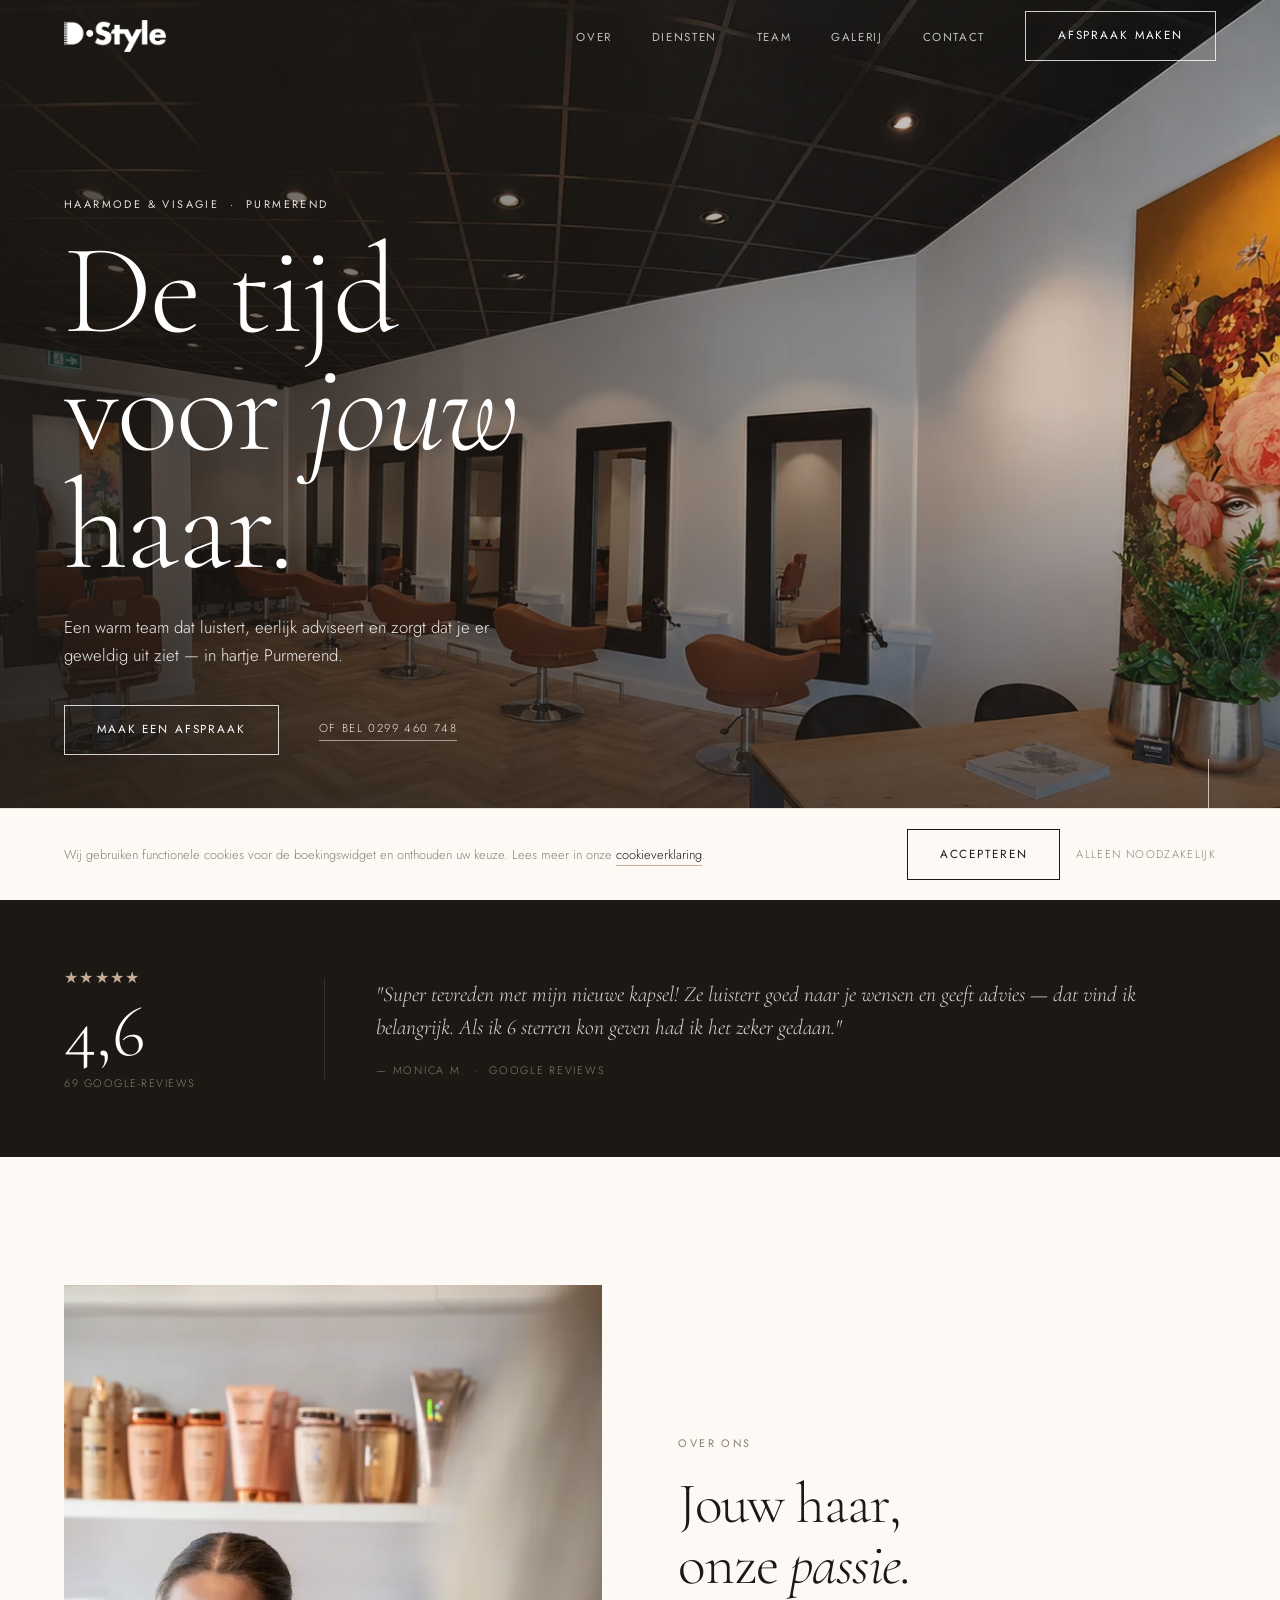
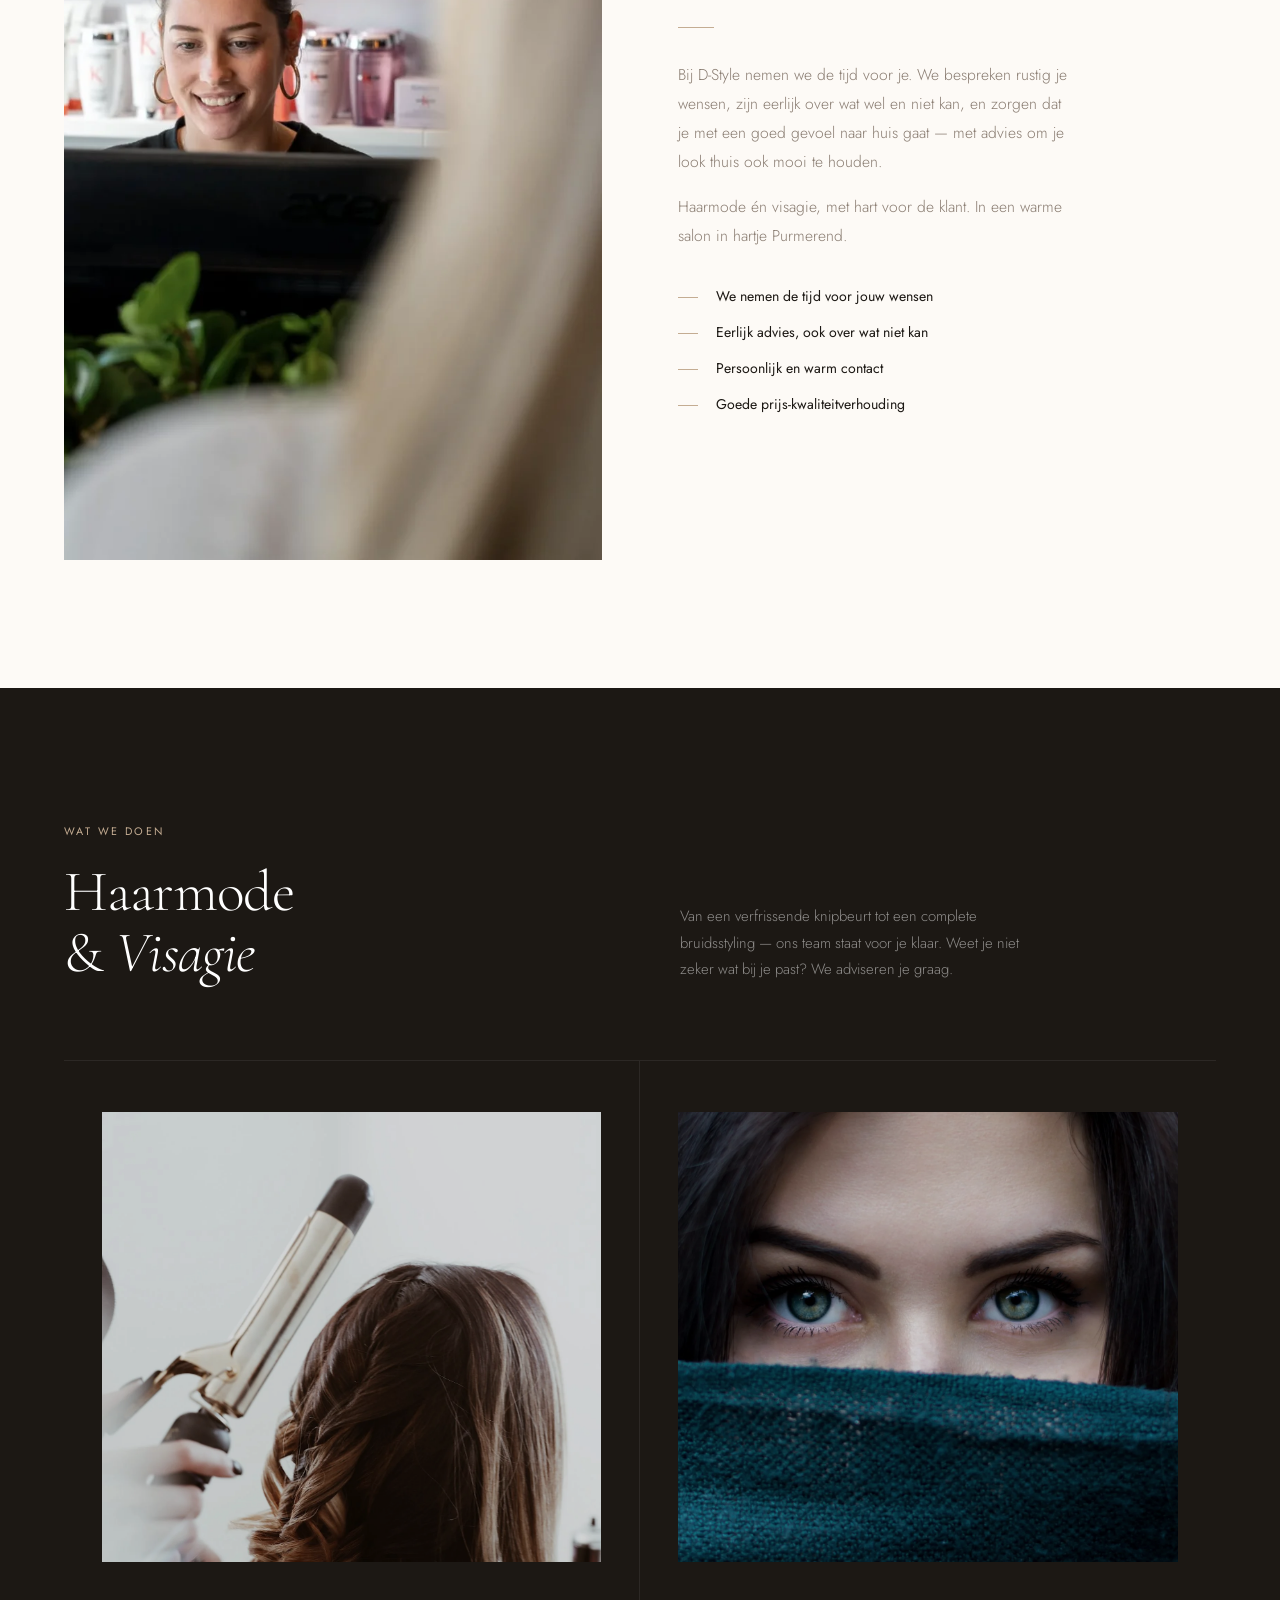
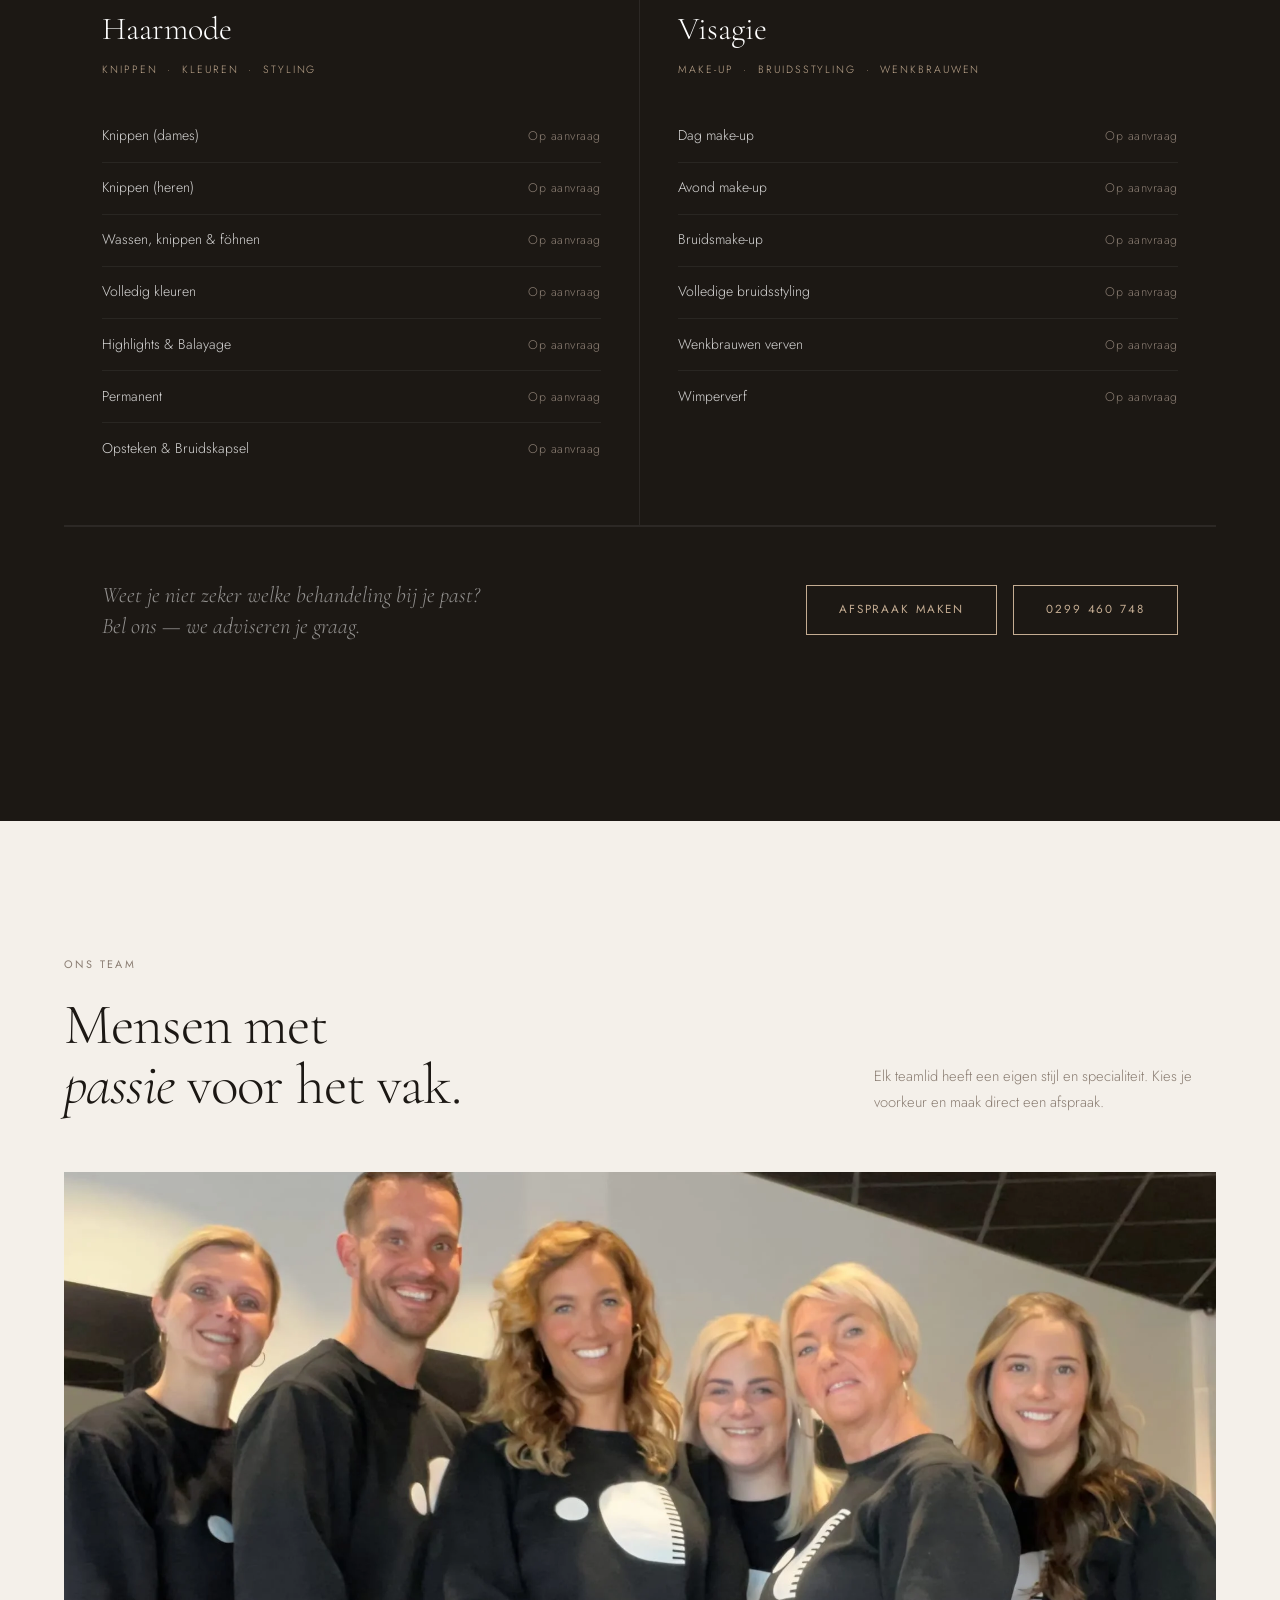
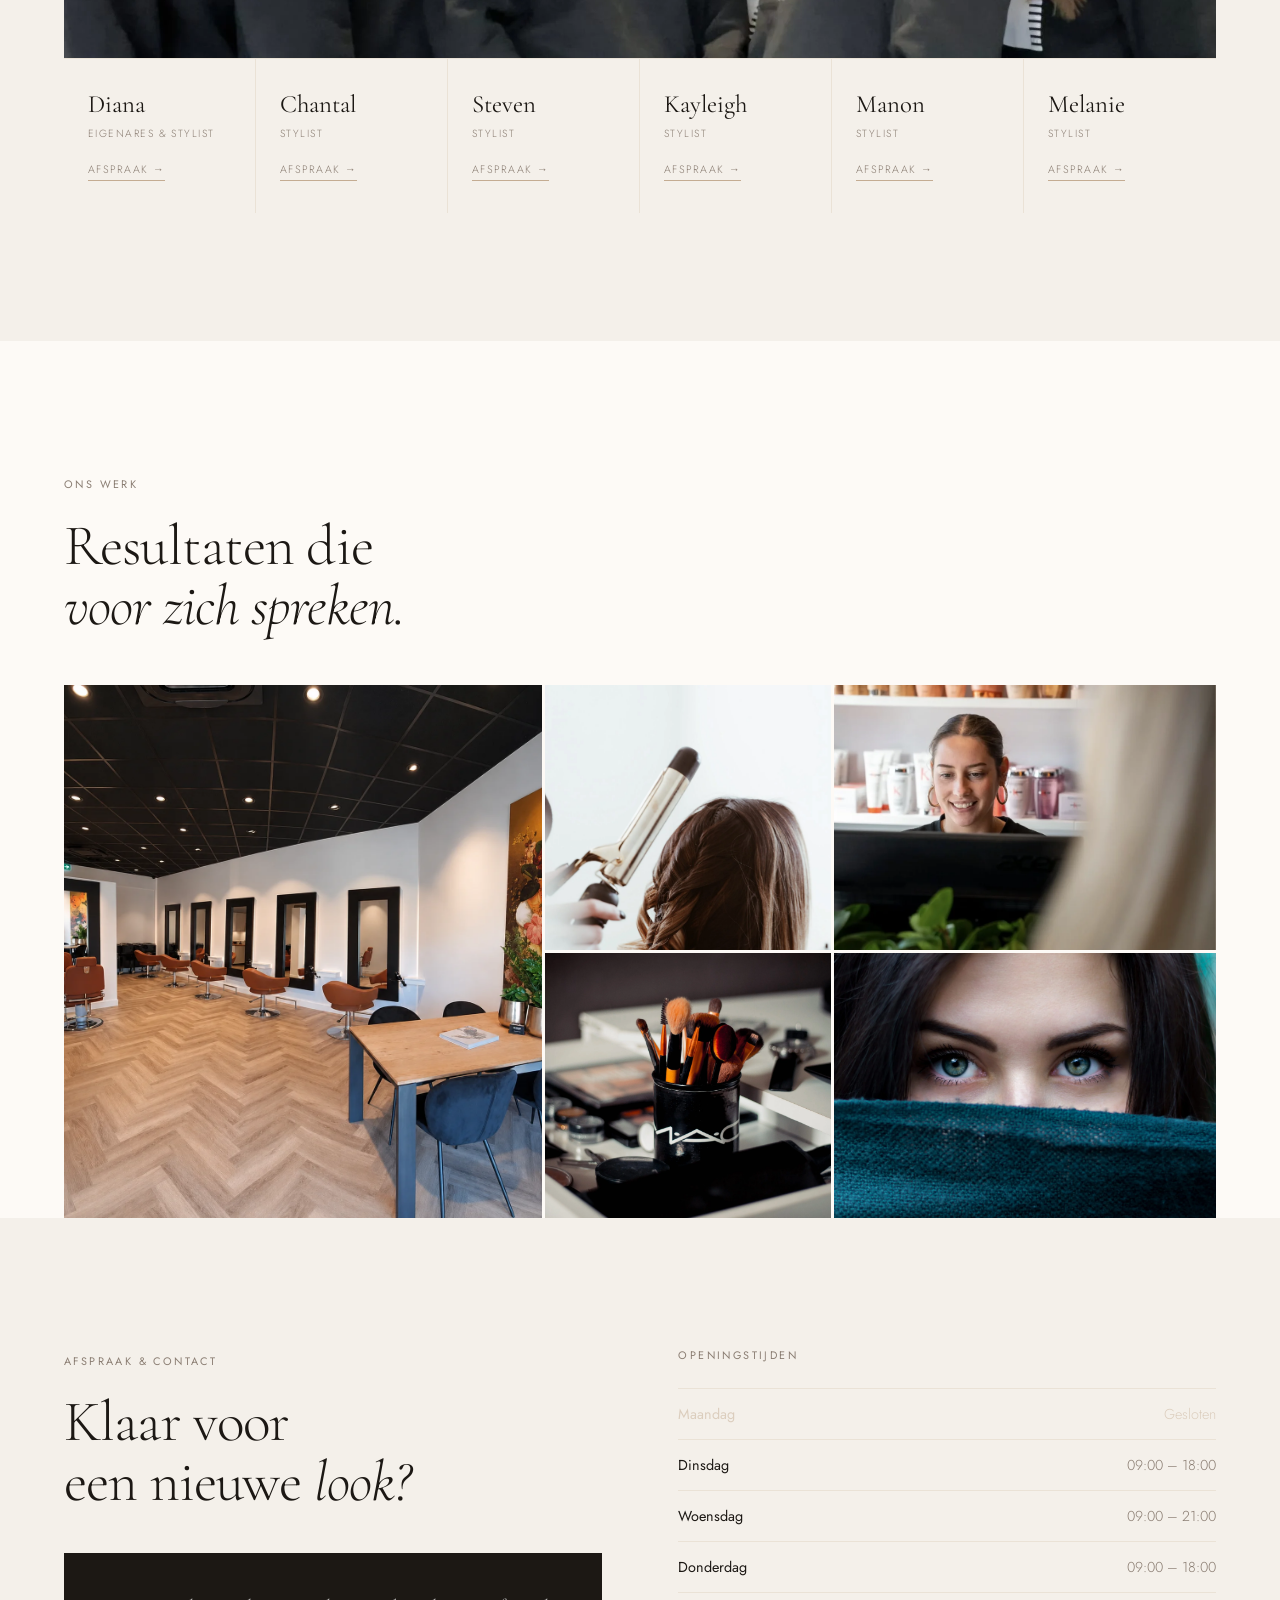
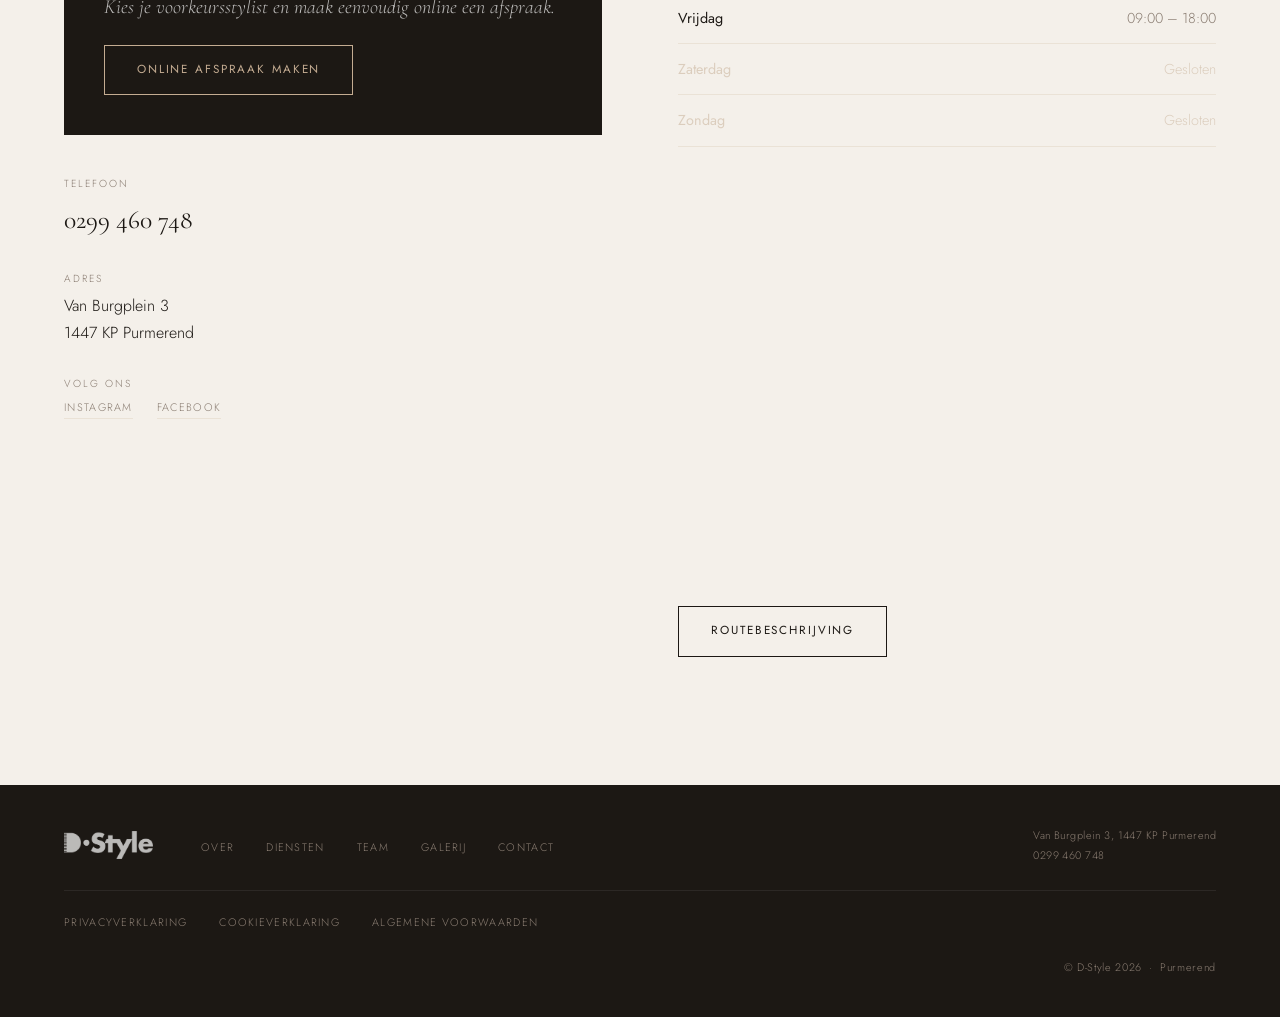
==== commit 41c57faa: "Verwijder verzonnen e-mailadres overal uit site en juridische pagina's Co-Authored-By: Claude Sonnet" ====
--- a/index.html
+++ b/index.html
@@ -29,7 +29,6 @@
     "name": "D-Style Haarmode & Visagie",
     "url": "https://d-style.nl",
     "telephone": "+31299460748",
-    "email": "bestellingen@d-style.nl",
     "address": {
       "@type": "PostalAddress",
       "streetAddress": "Van Burgplein 3",
@@ -446,10 +445,6 @@
                 </dd>
               </div>
               <div>
-                <dt>E-mail</dt>
-                <dd><a href="mailto:bestellingen@d-style.nl" class="contact__tel">bestellingen@d-style.nl</a></dd>
-              </div>
-              <div>
                 <dt>Adres</dt>
                 <dd>Van Burgplein 3<br>1447 KP Purmerend</dd>
               </div>
@@ -545,8 +540,6 @@
       <address class="footer__addr">
         Van Burgplein 3, 1447 KP Purmerend<br>
         <a href="tel:+31299460748">0299&nbsp;460&nbsp;748</a>
-        &nbsp;·&nbsp;
-        <a href="mailto:bestellingen@d-style.nl">bestellingen@d-style.nl</a>
       </address>
 
       <ul class="footer__nav footer__legal" role="list">
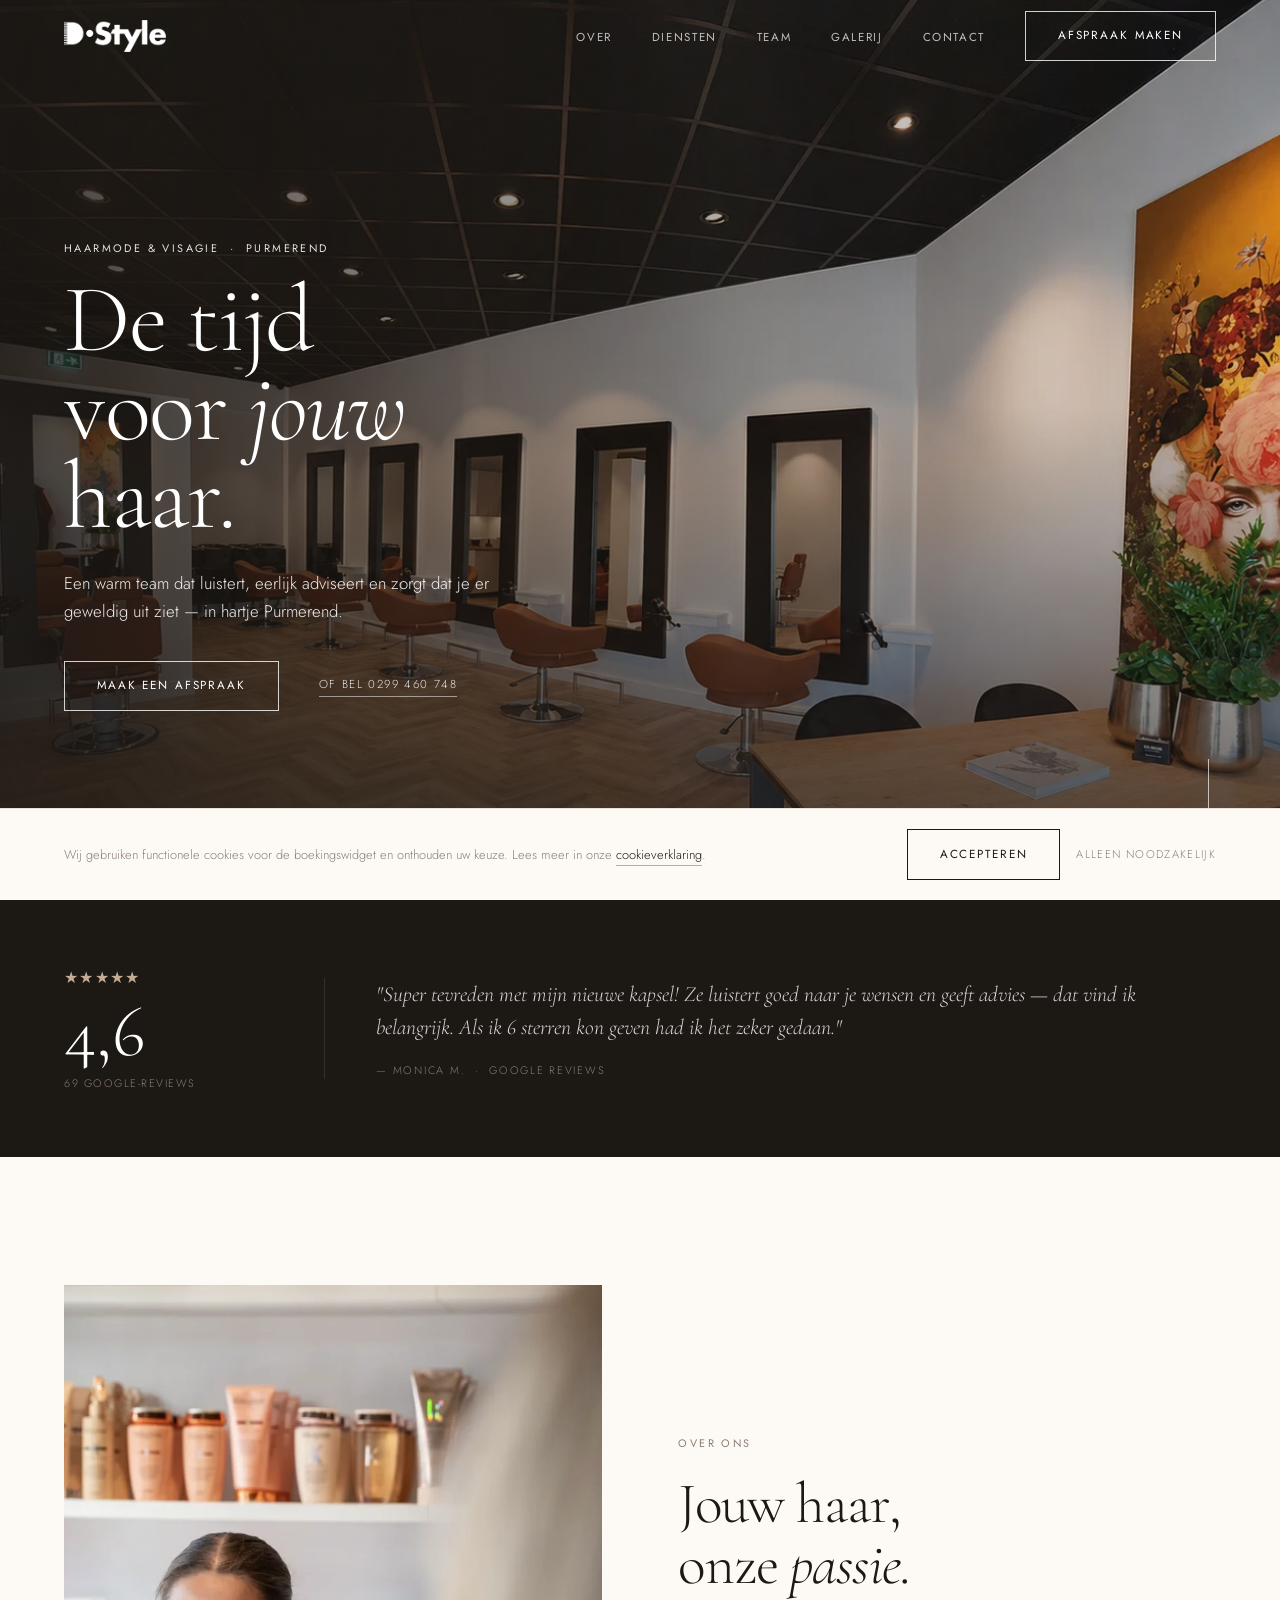
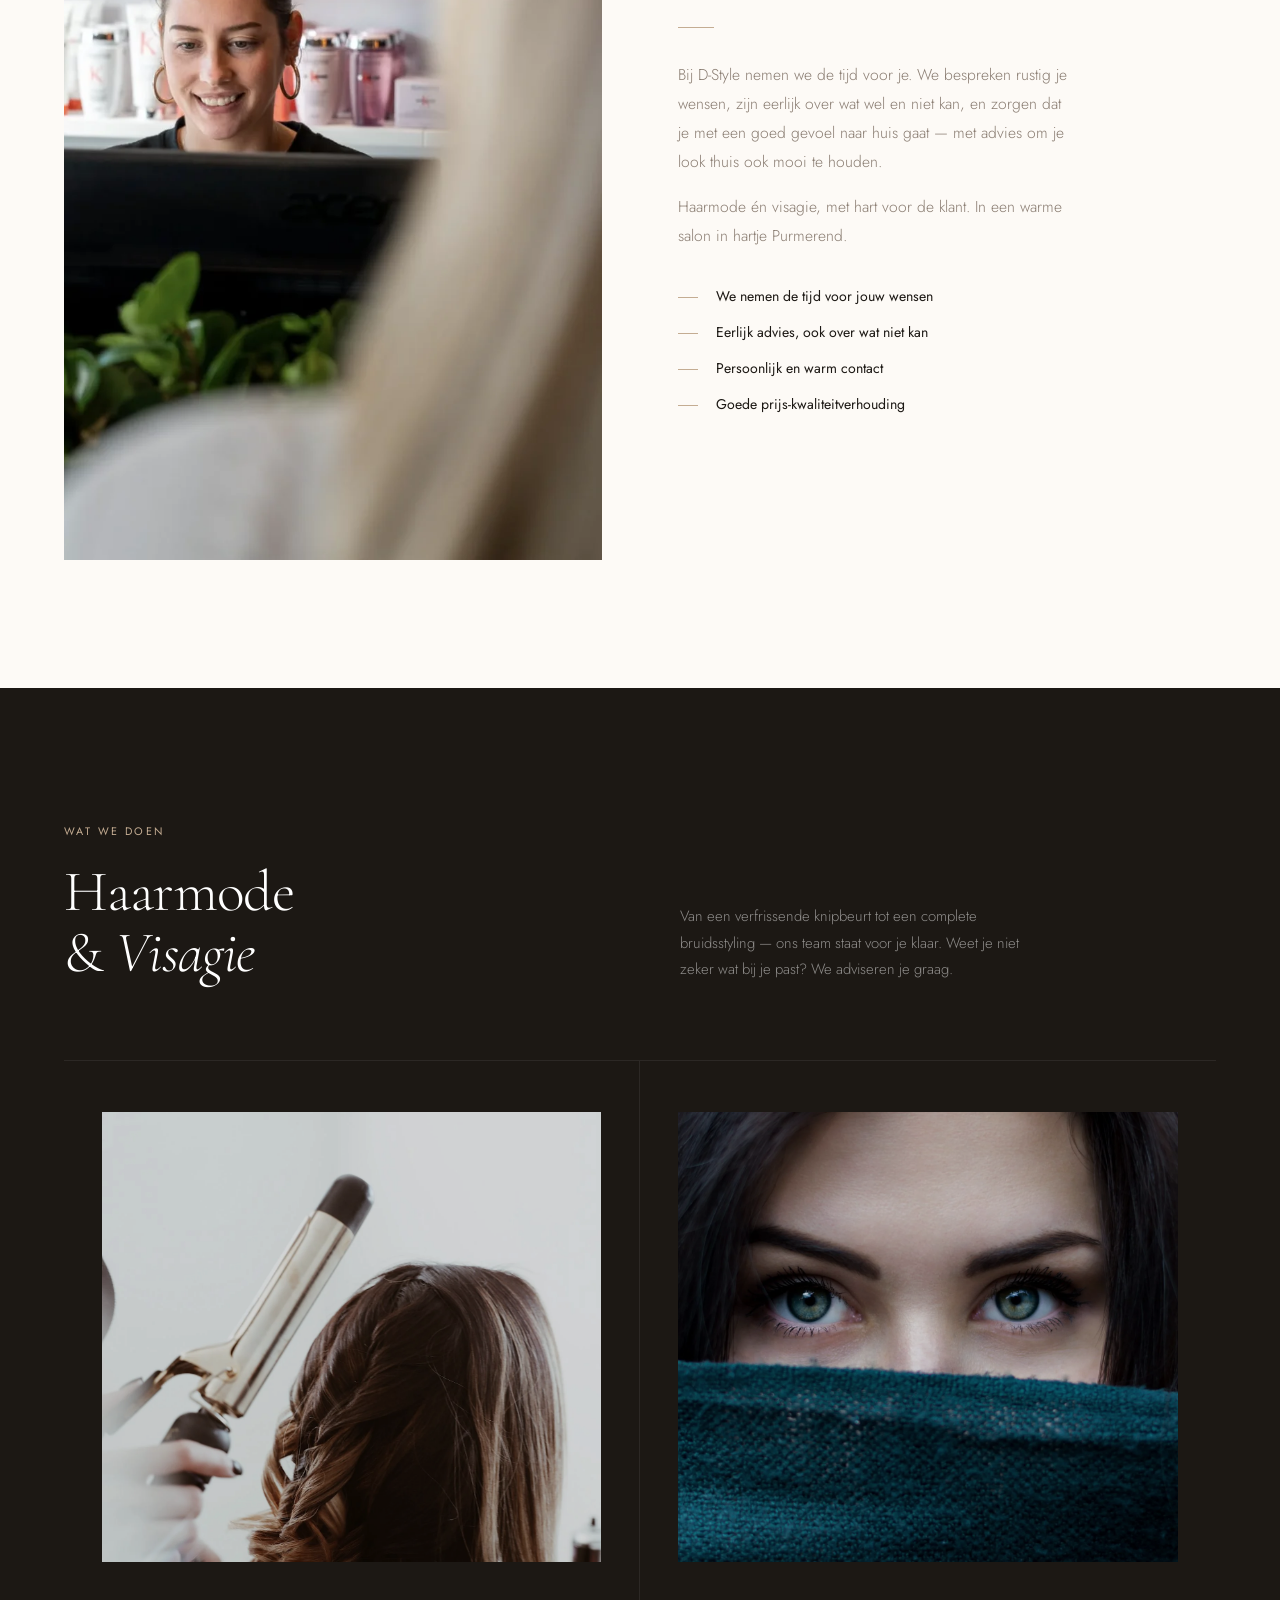
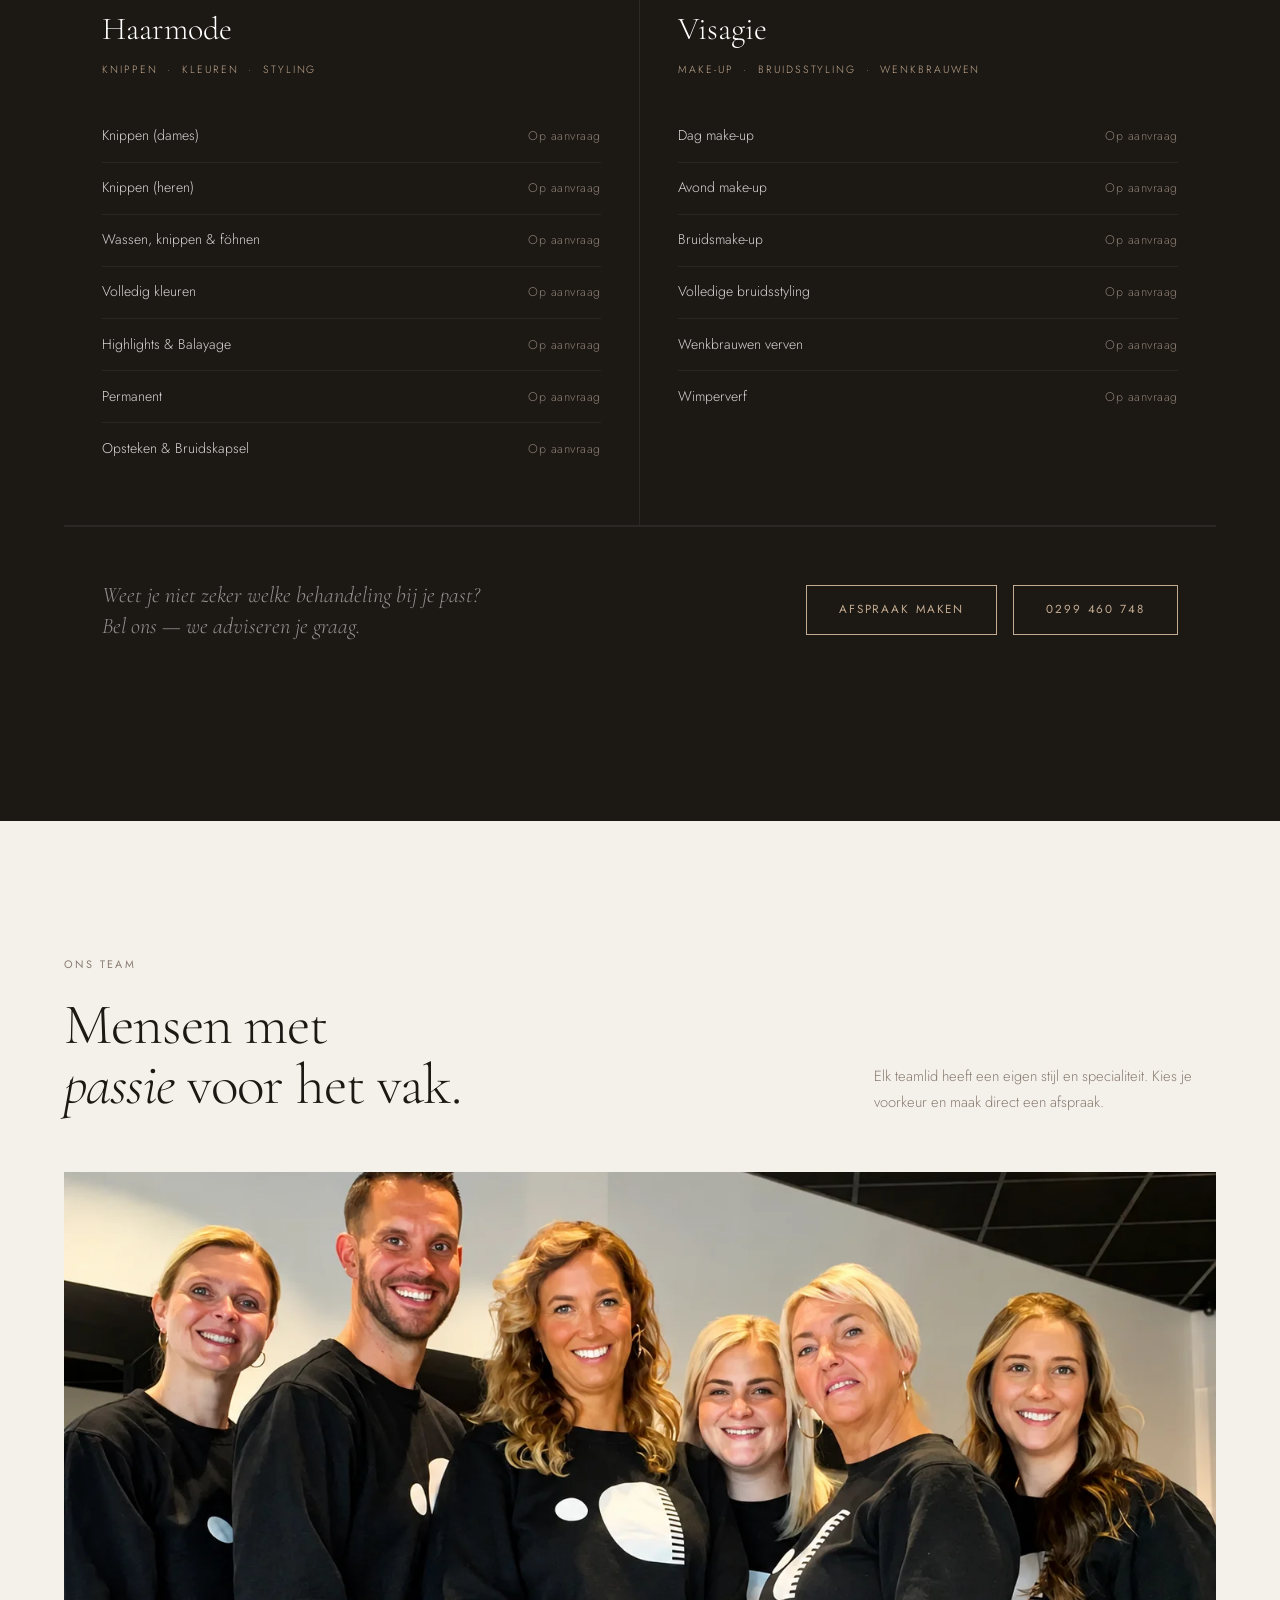
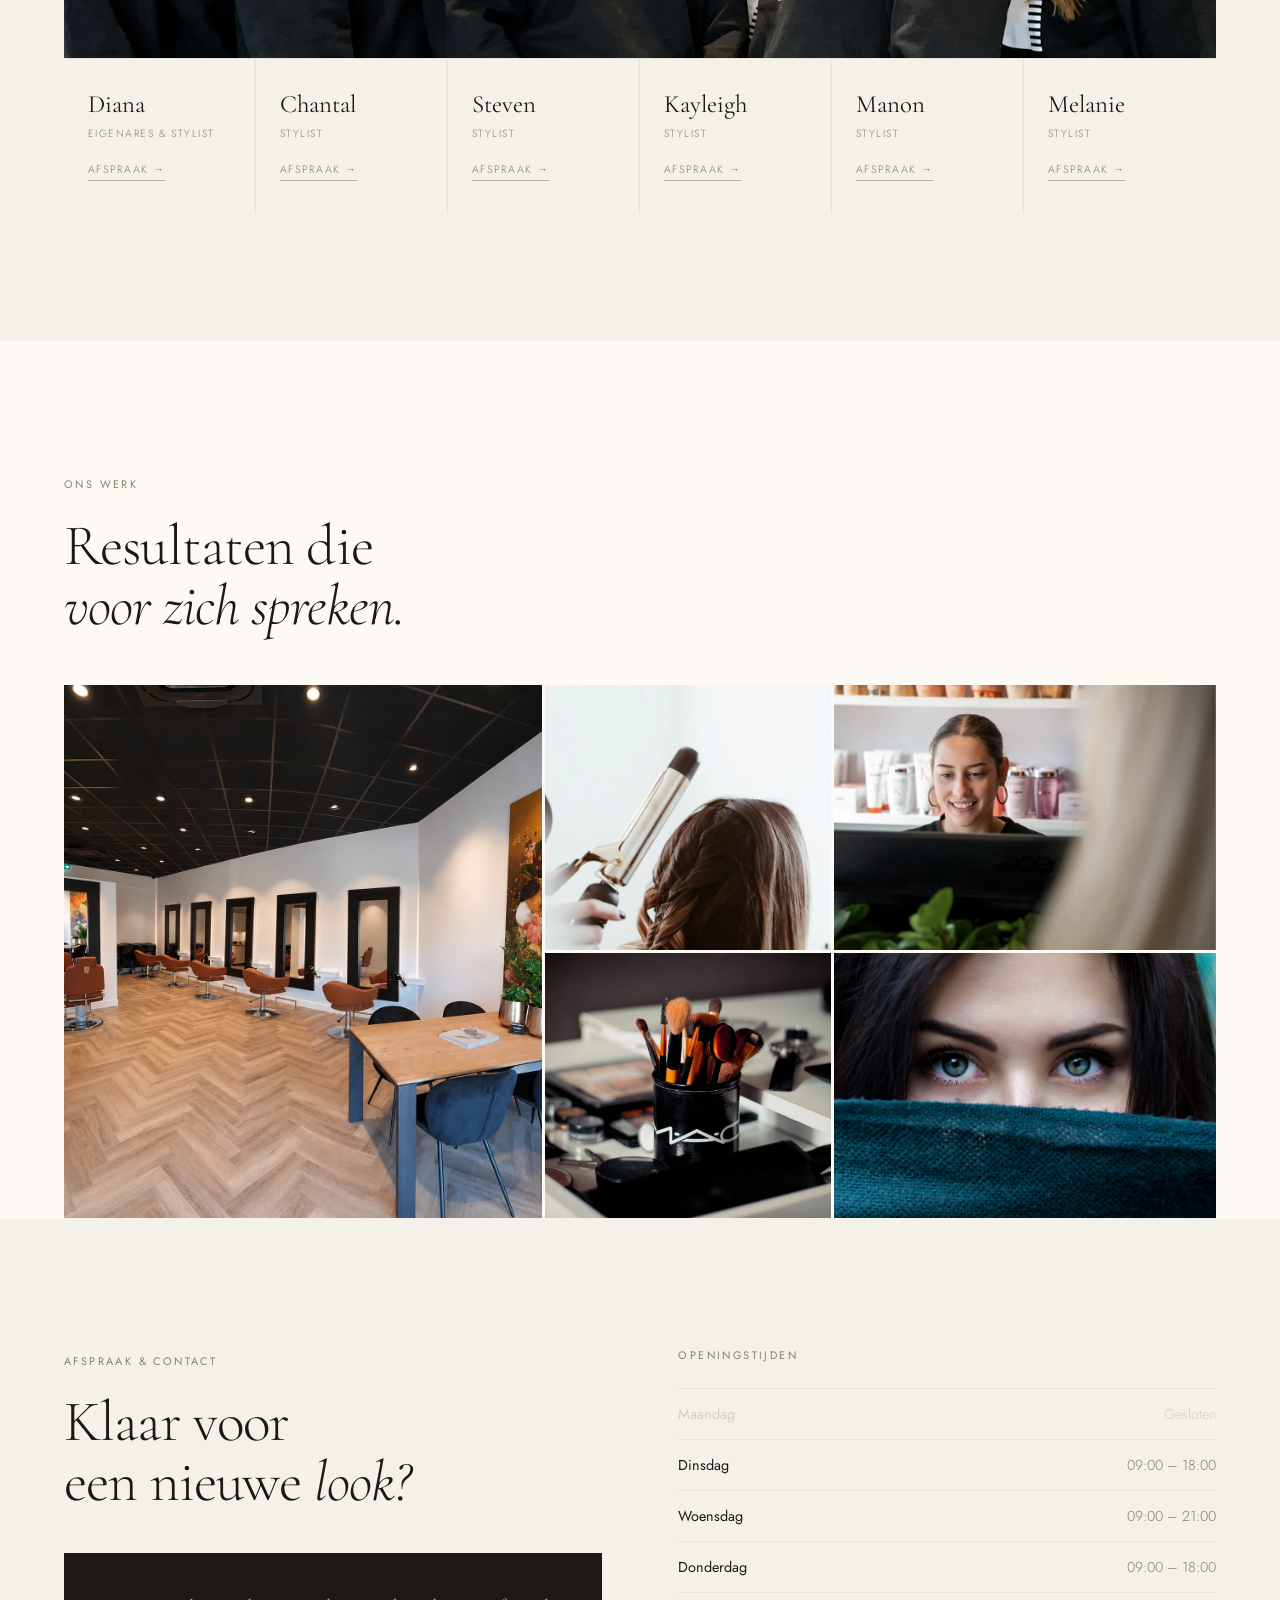
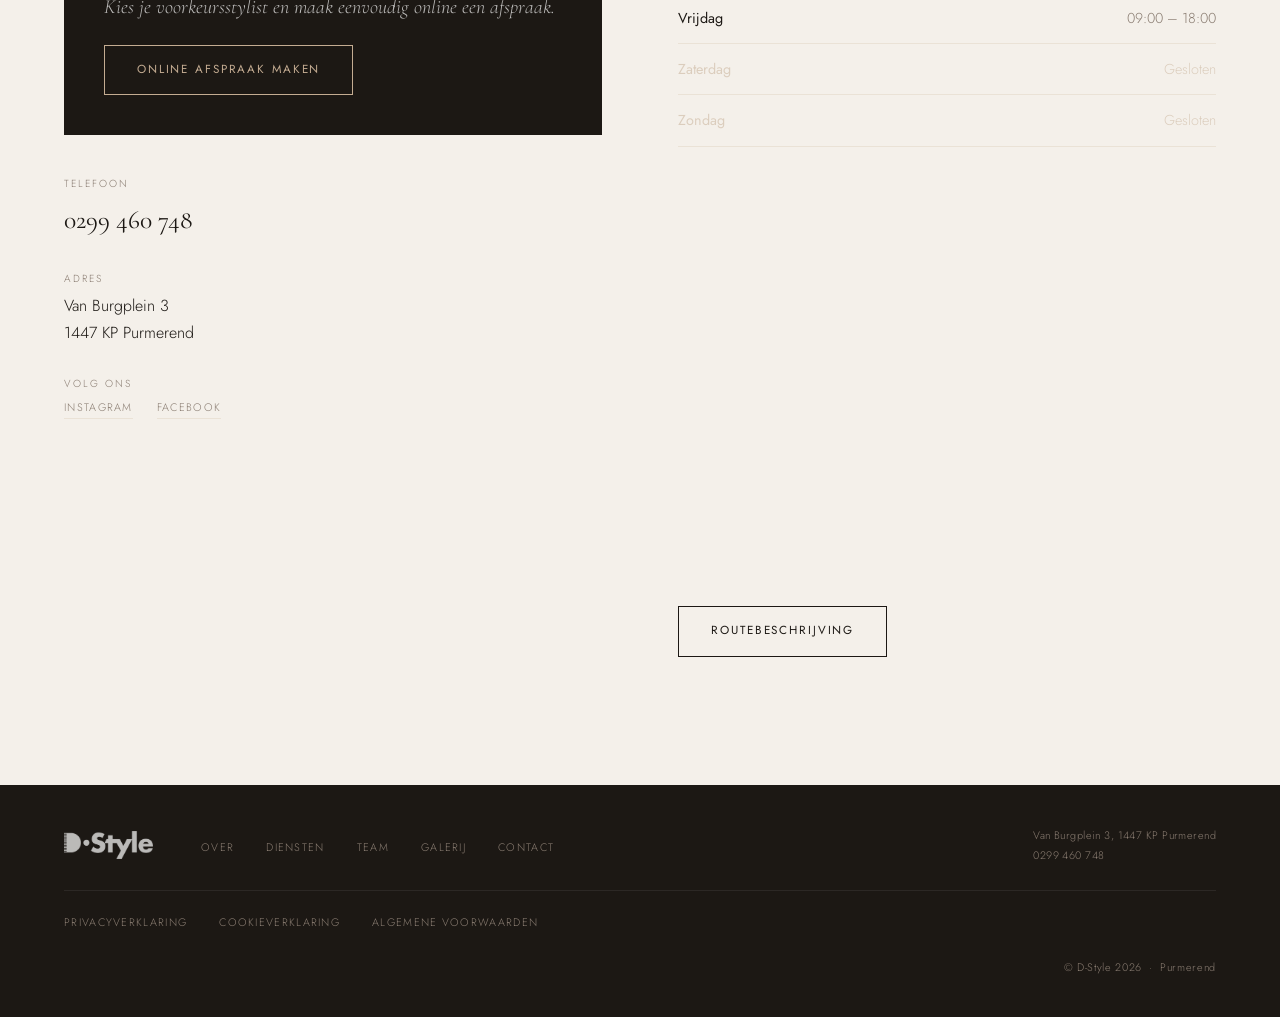
==== commit 212465c9: "Blokkeer zoekmachine-indexering via robots meta tag en robots.txt Co-Authored-By: Claude Sonnet 4.6 " ====
--- a/index.html
+++ b/index.html
@@ -6,6 +6,7 @@
 
   <title>D-Style — Haarmode &amp; Visagie Purmerend</title>
   <meta name="description" content="D-Style is een warme kapsalon in hartje Purmerend. Knippen, kleuren, styling en visagie door een vakkundig team. Online afspraken via BarberBooking.">
+  <meta name="robots" content="noindex, nofollow">
   <link rel="canonical" href="https://d-style.nl">
 
   <meta property="og:title"       content="D-Style — Haarmode &amp; Visagie Purmerend">
--- a/styles.css
+++ b/styles.css
@@ -184,7 +184,7 @@
   color:rgba(255,255,255,.88); margin-bottom:1.2rem;
 }
 .hero__h1 {
-  font-size:clamp(3.8rem,10vw,8.5rem); color:#fff; max-width:11ch;
+  font-size:clamp(3.8rem,10vw,6rem); color:#fff; max-width:11ch;
   line-height:.92;
 }
 .hero__sub {
@@ -665,7 +665,7 @@
 @media (min-width:768px) and (max-width:960px) {
   .nav__links { gap:1.4rem; }
   .nav__cta   { display:none; }
-  .hero__h1   { font-size: clamp(5rem, 12vw, 7rem); }
+  .hero__h1   { font-size: clamp(5rem, 12vw, 6rem); }
   .hero__sub  { font-size: 1.05rem; max-width:50ch; }
   .hero__eye  { font-size: .74rem; }
 }
